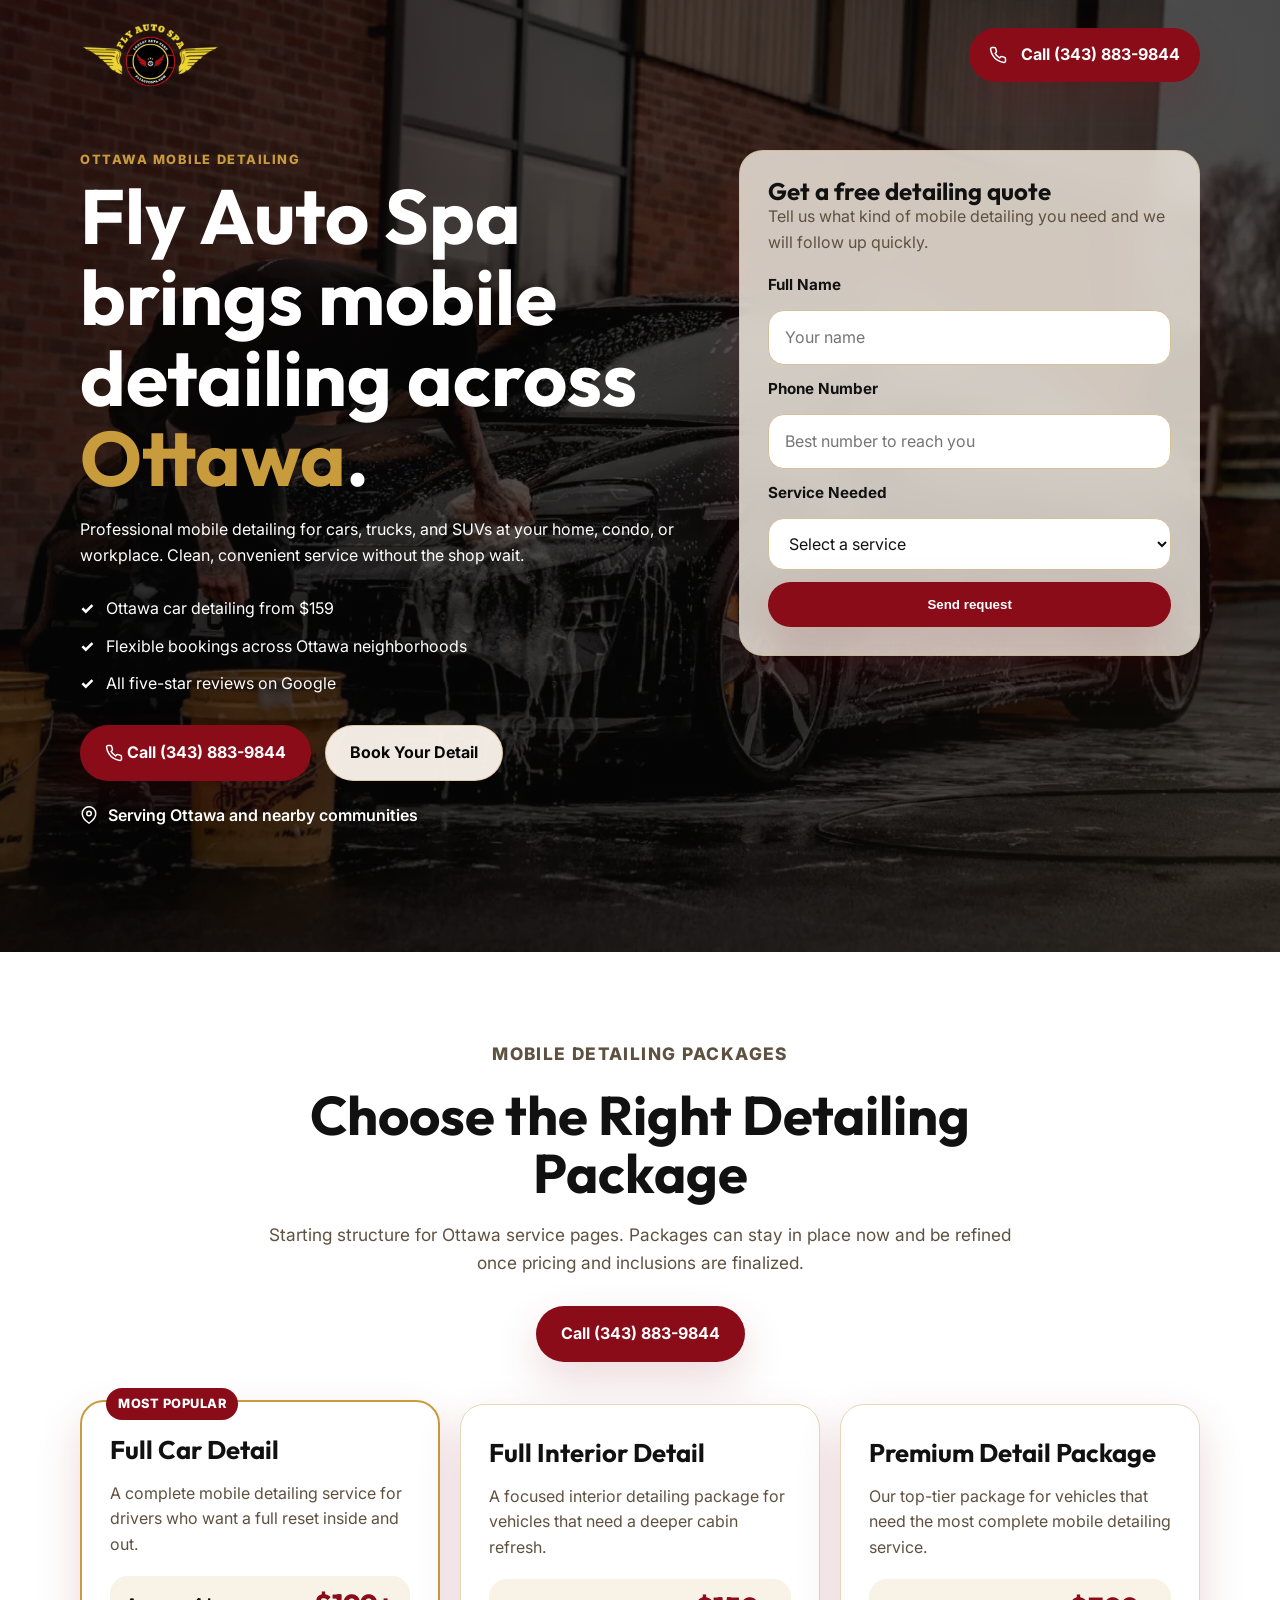
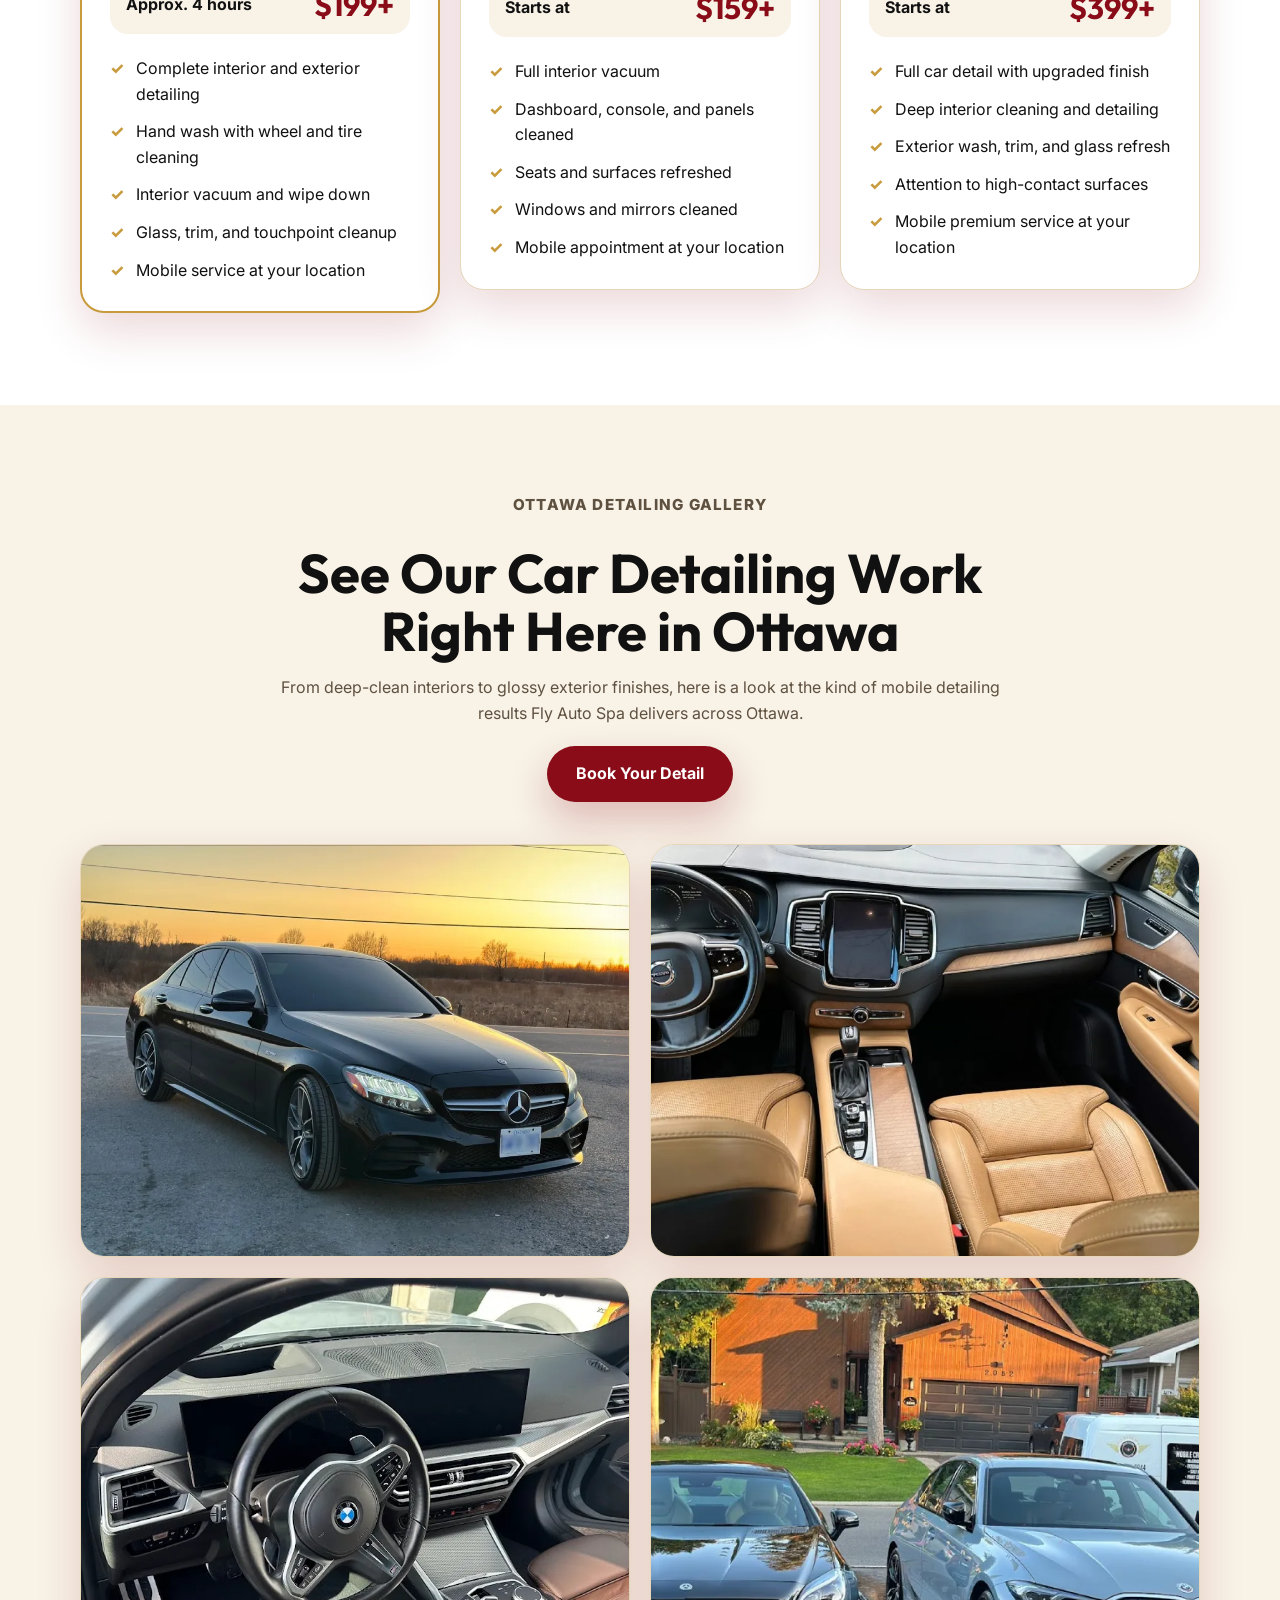
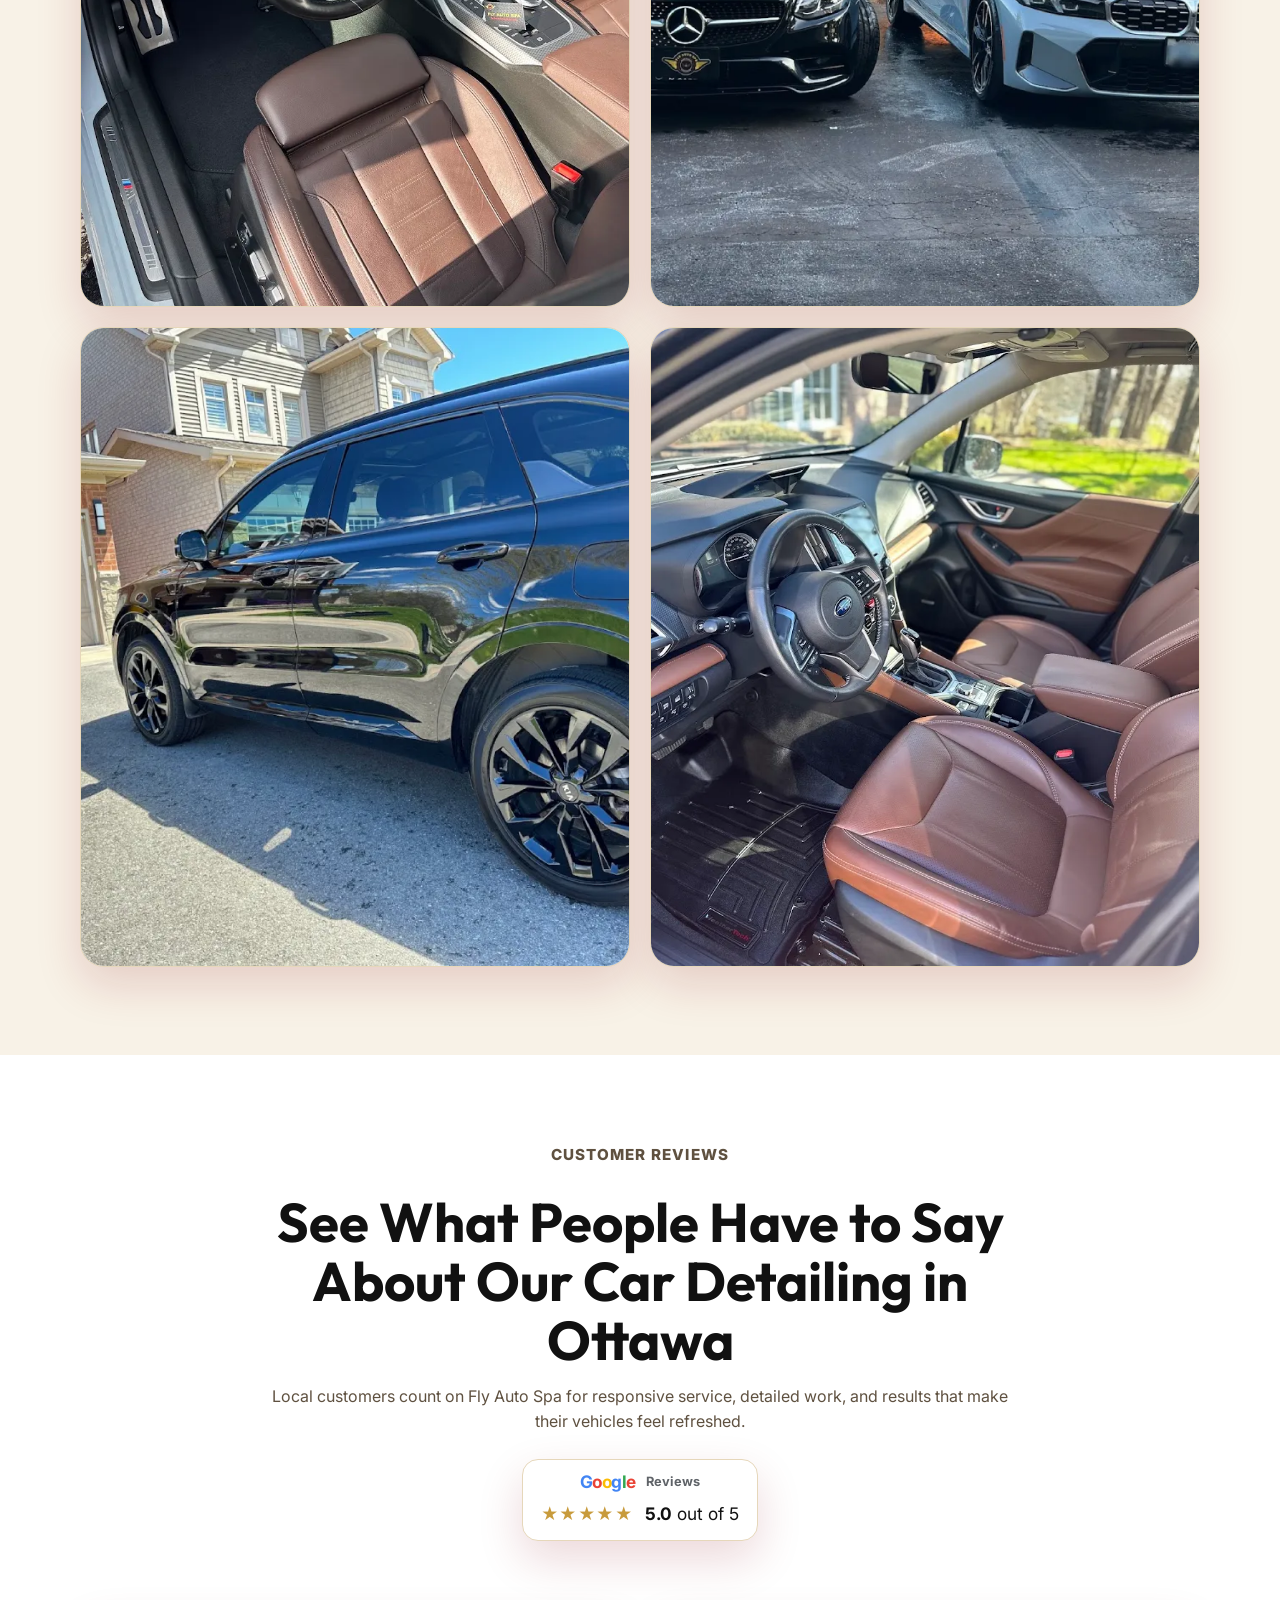
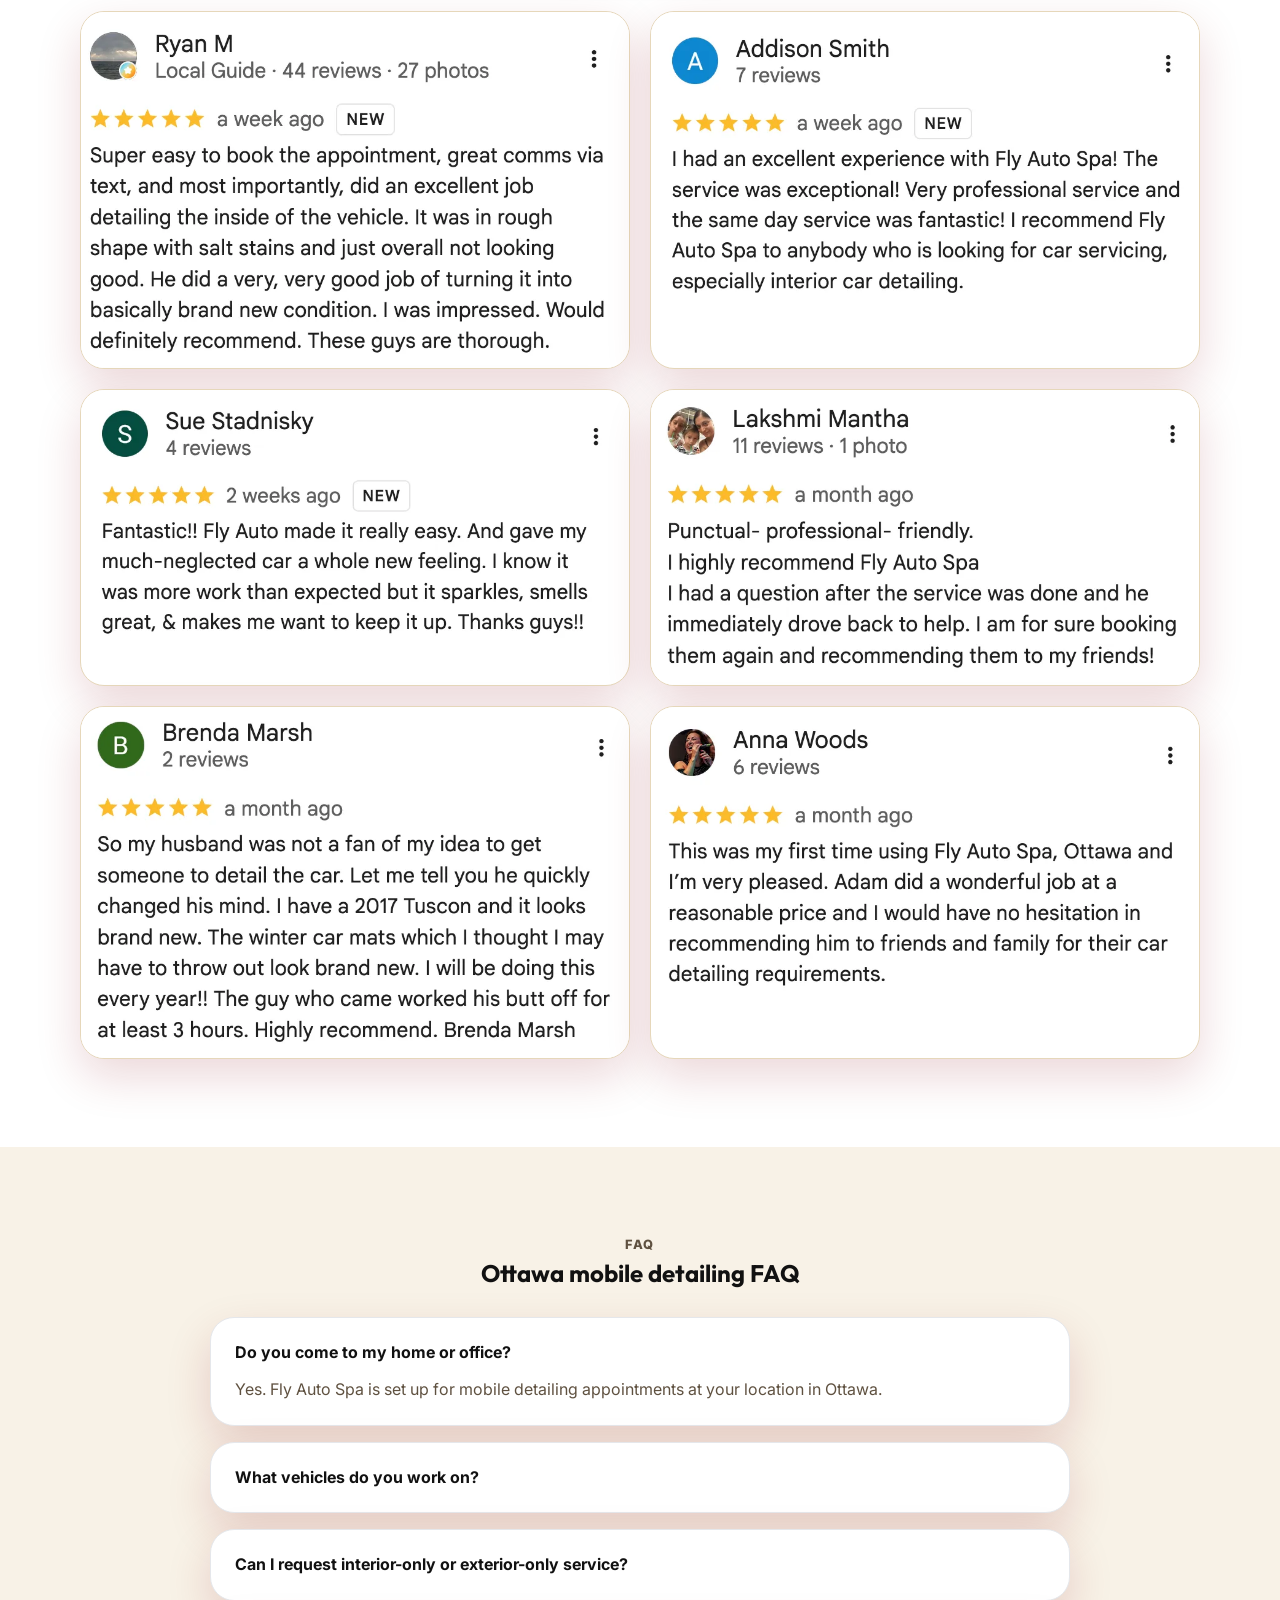
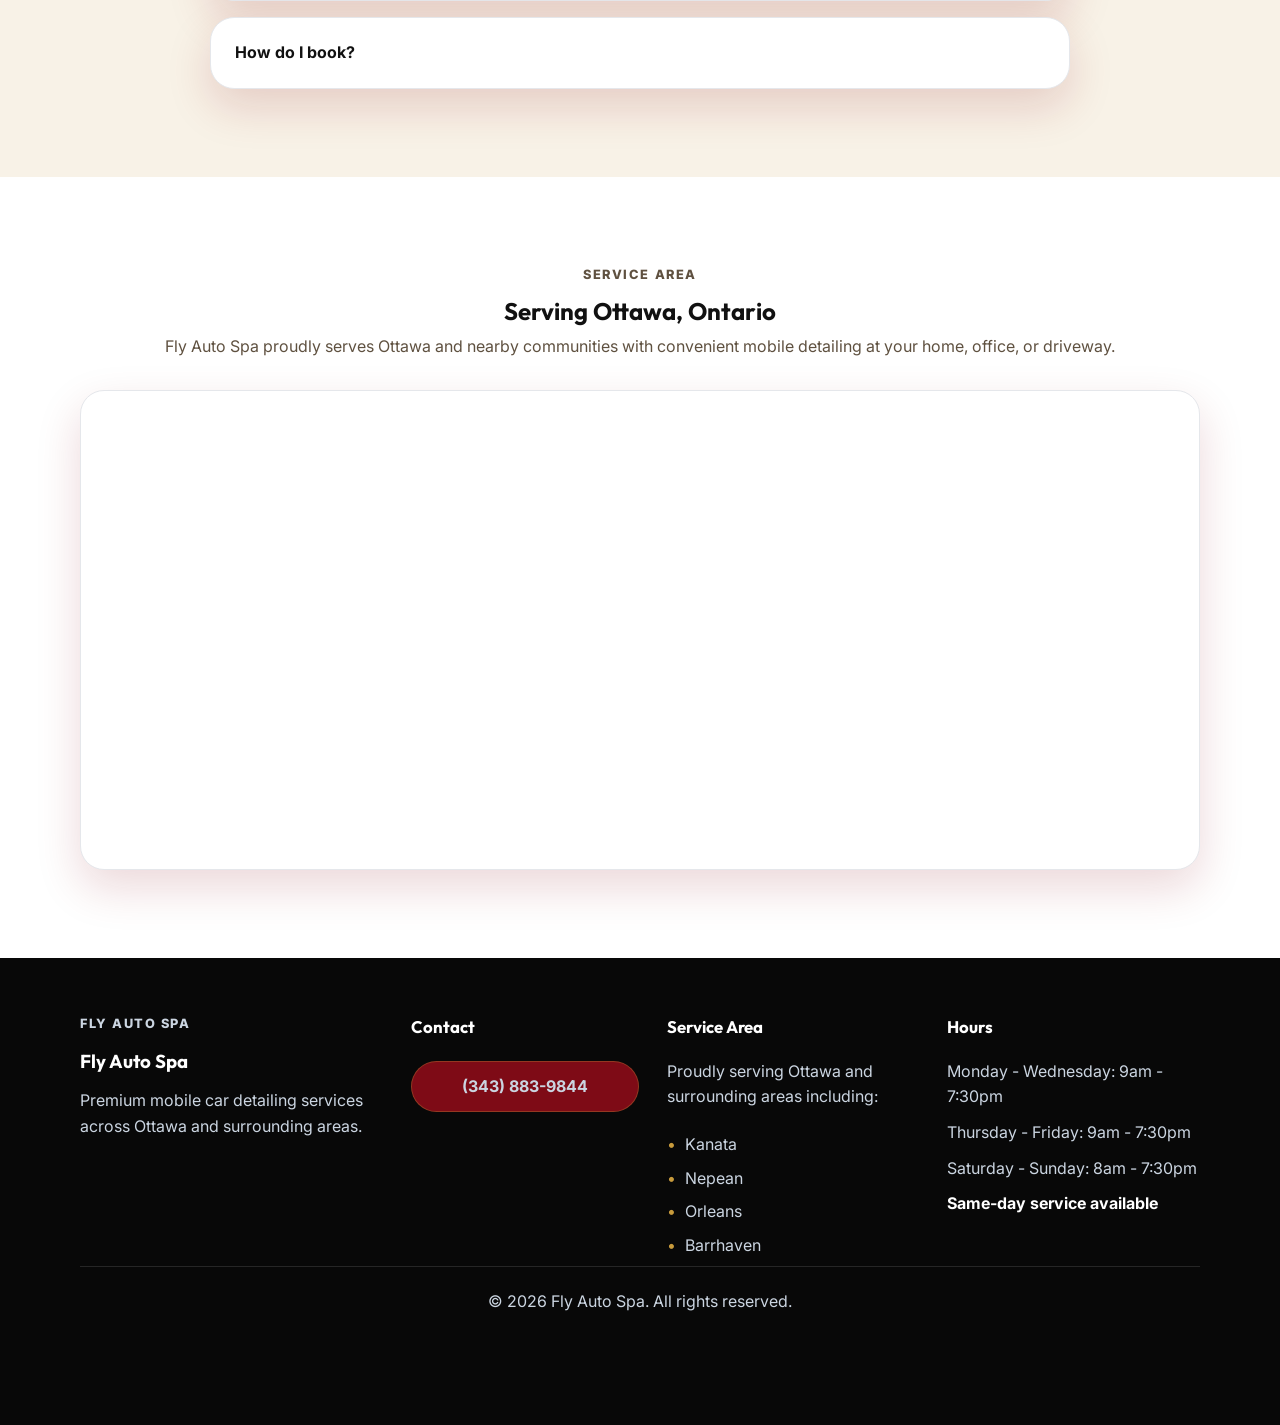
==== index.html @ 7cc1e5db "copy: update hero trust bullets" ====
<!DOCTYPE html>
<html lang="en">
<head>
    <!-- Google Tag Manager -->
    <script>(function(w,d,s,l,i){w[l]=w[l]||[];w[l].push({'gtm.start':
    new Date().getTime(),event:'gtm.js'});var f=d.getElementsByTagName(s)[0],
    j=d.createElement(s),dl=l!='dataLayer'?'&l='+l:'';j.async=true;j.src=
    'https://www.googletagmanager.com/gtm.js?id='+i+dl;f.parentNode.insertBefore(j,f);
    })(window,document,'script','dataLayer','GTM-N6GBV5KK');</script>
    <!-- End Google Tag Manager -->
    <script>
      gtag('config', 'AW-371984992/pCtkCOigv78cEOCUsLEB', {
        'phone_conversion_number': '(343) 883-9844'
      });
    </script>
    <meta charset="UTF-8">
    <meta name="viewport" content="width=device-width, initial-scale=1.0">
    <title>Mobile Detailing Ottawa | Fly Auto Spa</title>
    <meta name="description" content="Fly Auto Spa delivers mobile detailing in Ottawa. Book interior detailing, exterior cleaning, and convenient at-home service anywhere in the city.">
    <link rel="stylesheet" href="style.css">
    <link rel="preconnect" href="https://fonts.googleapis.com">
    <link rel="preconnect" href="https://fonts.gstatic.com" crossorigin>
    <link href="https://fonts.googleapis.com/css2?family=Inter:wght@400;500;600;700;800&family=Outfit:wght@600;700;800&display=swap" rel="stylesheet">
    <script type="application/ld+json">
    {
      "@context": "https://schema.org",
      "@type": "AutoDetailing",
      "name": "Fly Auto Spa",
      "areaServed": "Ottawa, Ontario",
      "telephone": "+1-343-883-9844",
      "priceRange": "$$",
      "address": {
        "@type": "PostalAddress",
        "addressLocality": "Ottawa",
        "addressRegion": "ON",
        "addressCountry": "CA"
      }
    }
    </script>
</head>
<body>
    <header class="site-header">
        <div class="container header-row">
            <a href="#" class="brand brand-lockup" aria-label="Fly Auto Spa home">
                <img src="flyautologo.png" alt="Fly Auto Spa logo" class="brand-logo">
            </a>
            <a href="tel:3438839844" class="phone-pill gtm-phone-link" data-gtm-event="phone_click" data-gtm-location="header" data-phone-number="3438839844" onclick="gtag('event','conversion',{'send_to':'AW-371984992/pCtkCOigv78cEOCUsLEB'});">
                <svg viewBox="0 0 24 24" aria-hidden="true" class="phone-pill-icon">
                    <path d="M22 16.92v3a2 2 0 0 1-2.18 2 19.79 19.79 0 0 1-8.63-3.07 19.5 19.5 0 0 1-6-6 19.79 19.79 0 0 1-3.07-8.67A2 2 0 0 1 4.11 2h3a2 2 0 0 1 2 1.72 12.84 12.84 0 0 0 .7 2.81 2 2 0 0 1-.45 2.11L8.09 9.91a16 16 0 0 0 6 6l1.27-1.27a2 2 0 0 1 2.11-.45 12.84 12.84 0 0 0 2.81.7A2 2 0 0 1 22 16.92z"></path>
                </svg>
                <span><span class="call-prefix">Call </span>(343) 883-9844</span>
            </a>
        </div>
    </header>

    <main>
        <section class="hero">
            <div class="container hero-grid">
                <div class="hero-copy">
                    <p class="eyebrow">Ottawa mobile detailing</p>
                    <h1>Fly Auto Spa brings mobile detailing across <span>Ottawa</span>.</h1>
                    <p class="hero-text">Professional mobile detailing for cars, trucks, and SUVs at your home, condo, or workplace. Clean, convenient service without the shop wait.</p>
                    <ul class="check-list">
                        <li>Ottawa car detailing from $159</li>
                        <li>Flexible bookings across Ottawa neighborhoods</li>
                        <li>All five-star reviews on Google</li>
                    </ul>
                    <div class="cta-row">
                        <a href="tel:3438839844" class="btn btn-primary gtm-phone-link" data-gtm-event="phone_click" data-gtm-location="hero" data-phone-number="3438839844" onclick="gtag('event','conversion',{'send_to':'AW-371984992/pCtkCOigv78cEOCUsLEB'});">
                            <svg viewBox="0 0 24 24" aria-hidden="true" class="phone-pill-icon">
                                <path d="M22 16.92v3a2 2 0 0 1-2.18 2 19.79 19.79 0 0 1-8.63-3.07 19.5 19.79 0 0 1-6-6 19.79 19.79 0 0 1-3.07-8.67A2 2 0 0 1 4.11 2h3a2 2 0 0 1 2 1.72 12.84 12.84 0 0 0 .7 2.81 2 2 0 0 1-.45 2.11L8.09 9.91a16 16 0 0 0 6 6l1.27-1.27a2 2 0 0 1 2.11-.45 12.84 12.84 0 0 0 2.81.7A2 2 0 0 1 22 16.92z"></path>
                            </svg>
                            <span>Call (343) 883-9844</span>
                        </a>
                        <a href="https://www.flyautospa.com/bookonline" class="btn btn-secondary">Book Your Detail</a>
                    </div>
                    <div class="hero-location">
                        <svg viewBox="0 0 24 24" aria-hidden="true" class="hero-location-icon">
                            <path d="M21 10c0 7-9 13-9 13S3 17 3 10a9 9 0 1 1 18 0z"></path>
                            <circle cx="12" cy="10" r="3"></circle>
                        </svg>
                        <span>Serving Ottawa and nearby communities</span>
                    </div>
                </div>
                <aside class="quote-card" id="hero-form-top">
                    <h2>Get a free detailing quote</h2>
                    <p>Tell us what kind of mobile detailing you need and we will follow up quickly.</p>
                    <form data-netlify="true" name="hero-detailing-quote" class="quote-form" onsubmit="return window.handleLeadFormSubmit(event, this);">
                        <input type="hidden" name="form-name" value="hero-detailing-quote">
                        <label for="hero-name">Full Name</label>
                        <input type="text" id="hero-name" name="name" placeholder="Your name" required>

                        <label for="hero-phone">Phone Number</label>
                        <input type="tel" id="hero-phone" name="phone" placeholder="Best number to reach you" required>

                        <label for="hero-needs">Service Needed</label>
                        <select id="hero-needs" name="needs" required>
                            <option value="" selected disabled>Select a service</option>
                            <option value="Premium detail">Premium detail</option>
                            <option value="Exterior detail">Exterior detail</option>
                            <option value="Interior detail">Interior detail</option>
                            <option value="Get a detailing quote">Get a detailing quote</option>
                        </select>

                        <button type="submit" class="btn btn-primary btn-full">Send request</button>
                    </form>
                </aside>
            </div>
        </section>

        <section class="section" id="pricing">
            <div class="container">
                <div class="section-heading center packages-heading">
                    <p class="section-kicker">Mobile Detailing Packages</p>
                    <h2>Choose the Right Detailing Package</h2>
                    <p>Starting structure for Ottawa service pages. Packages can stay in place now and be refined once pricing and inclusions are finalized.</p>
                    <a href="tel:3438839844" class="btn btn-primary section-quote-btn" onclick="gtag('event','conversion',{'send_to':'AW-371984992/pCtkCOigv78cEOCUsLEB'});">Call (343) 883-9844</a>
                </div>
                <div class="packages-grid">
                    <article class="package-card featured-package">
                        <div class="package-badge">Most Popular</div>
                        <h3>Full Car Detail</h3>
                        <p class="package-subtitle">A complete mobile detailing service for drivers who want a full reset inside and out.</p>
                        <div class="package-meta">
                            <span>Approx. 4 hours</span>
                            <span class="package-price">$199+</span>
                        </div>
                        <ul class="package-list">
                            <li>Complete interior and exterior detailing</li>
                            <li>Hand wash with wheel and tire cleaning</li>
                            <li>Interior vacuum and wipe down</li>
                            <li>Glass, trim, and touchpoint cleanup</li>
                            <li>Mobile service at your location</li>
                        </ul>
                        <a href="#hero-form-top" class="btn btn-primary package-mobile-cta">Get a Quote</a>
                    </article>

                    <article class="package-card">
                        <h3>Full Interior Detail</h3>
                        <p class="package-subtitle">A focused interior detailing package for vehicles that need a deeper cabin refresh.</p>
                        <div class="package-meta">
                            <span>Starts at</span>
                            <span class="package-price">$159+</span>
                        </div>
                        <ul class="package-list">
                            <li>Full interior vacuum</li>
                            <li>Dashboard, console, and panels cleaned</li>
                            <li>Seats and surfaces refreshed</li>
                            <li>Windows and mirrors cleaned</li>
                            <li>Mobile appointment at your location</li>
                        </ul>
                        <a href="#hero-form-top" class="btn btn-primary package-mobile-cta">Get a Quote</a>
                    </article>

                    <article class="package-card">
                        <h3>Premium Detail Package</h3>
                        <p class="package-subtitle">Our top-tier package for vehicles that need the most complete mobile detailing service.</p>
                        <div class="package-meta">
                            <span>Starts at</span>
                            <span class="package-price">$399+</span>
                        </div>
                        <ul class="package-list">
                            <li>Full car detail with upgraded finish</li>
                            <li>Deep interior cleaning and detailing</li>
                            <li>Exterior wash, trim, and glass refresh</li>
                            <li>Attention to high-contact surfaces</li>
                            <li>Mobile premium service at your location</li>
                        </ul>
                        <a href="#hero-form-top" class="btn btn-primary package-mobile-cta">Get a Quote</a>
                    </article>
                </div>
            </div>
        </section>

        <section class="section light-section">
            <div class="container">
                <div class="section-heading center showcase-heading">
                    <p class="section-kicker">Ottawa detailing gallery</p>
                    <h2>See Our Car Detailing Work Right Here in Ottawa</h2>
                    <p>From deep-clean interiors to glossy exterior finishes, here is a look at the kind of mobile detailing results Fly Auto Spa delivers across Ottawa.</p>
                    <a href="https://www.flyautospa.com/bookonline" class="btn btn-primary section-quote-btn showcase-book-btn">Book Your Detail</a>
                </div>
                <div class="gallery-grid">
                    <div class="gallery-card"><img src="ottawa2.webp" alt="Black Mercedes detailed by Fly Auto Spa in Ottawa" class="gallery-image"></div>
                    <div class="gallery-card"><img src="ottawa3.webp" alt="Fresh tan interior detail by Fly Auto Spa" class="gallery-image"></div>
                    <div class="gallery-card"><img src="ottawa.webp" alt="BMW interior detailed by Fly Auto Spa in Ottawa" class="gallery-image"></div>
                    <div class="gallery-card"><img src="ottawa4.webp" alt="Two detailed vehicles parked after mobile detailing service in Ottawa" class="gallery-image"></div>
                    <div class="gallery-card"><img src="ottawa5.webp" alt="Black SUV exterior finish after detailing service" class="gallery-image"></div>
                    <div class="gallery-card"><img src="ottawa6.webp" alt="Clean brown interior detailed by Fly Auto Spa" class="gallery-image"></div>
                </div>
            </div>
        </section>

        <section class="section">
            <div class="container">
                <div class="section-heading center showcase-heading">
                    <p class="section-kicker">Customer reviews</p>
                    <h2>See What People Have to Say About Our Car Detailing in Ottawa</h2>
                    <p>Local customers count on Fly Auto Spa for responsive service, detailed work, and results that make their vehicles feel refreshed.</p>
                    <div class="reviews-rating-widget" aria-label="Google reviews rating 5.0 out of 5">
                        <div class="reviews-rating-top">
                            <span class="google-wordmark" aria-hidden="true">
                                <span class="google-blue">G</span><span class="google-red">o</span><span class="google-yellow">o</span><span class="google-blue">g</span><span class="google-green">l</span><span class="google-red">e</span>
                            </span>
                            <span class="reviews-rating-label">Reviews</span>
                        </div>
                        <div class="reviews-rating-bottom">
                            <div class="reviews-rating-stars" aria-hidden="true">★★★★★</div>
                            <p><strong>5.0</strong> out of 5</p>
                        </div>
                    </div>
                </div>
                <div class="reviews-grid">
                    <div class="review-card"><img src="review-ottawa-1.webp" alt="Google review from Ryan M" class="review-image"></div>
                    <div class="review-card"><img src="review-ottawa-2.webp" alt="Google review from Addison Smith" class="review-image"></div>
                    <div class="review-card"><img src="review-ottawa-3.webp" alt="Google review from Sue Stadnisky" class="review-image"></div>
                    <div class="review-card"><img src="review-ottawa-4.webp" alt="Google review from Lakshmi Mantha" class="review-image"></div>
                    <div class="review-card"><img src="review-ottawa-5.webp" alt="Google review from Brenda Marsh" class="review-image"></div>
                    <div class="review-card"><img src="review-ottawa-6.webp" alt="Google review from Anna Woods" class="review-image"></div>
                </div>
            </div>
        </section>


        <section class="section light-section">
            <div class="container narrow">
                <div class="section-heading center">
                    <p class="eyebrow">FAQ</p>
                    <h2>Ottawa mobile detailing FAQ</h2>
                </div>
                <div class="faq-list">
                    <details open>
                        <summary>Do you come to my home or office?</summary>
                        <p>Yes. Fly Auto Spa is set up for mobile detailing appointments at your location in Ottawa.</p>
                    </details>
                    <details>
                        <summary>What vehicles do you work on?</summary>
                        <p>Cars, trucks, SUVs, and daily drivers that need interior, exterior, or full-service detailing.</p>
                    </details>
                    <details>
                        <summary>Can I request interior-only or exterior-only service?</summary>
                        <p>Yes. You can request a focused service or ask for a full premium detail.</p>
                    </details>
                    <details>
                        <summary>How do I book?</summary>
                        <p>Call <a href="tel:3438839844" class="gtm-phone-link" data-gtm-event="phone_click" data-gtm-location="faq" data-phone-number="3438839844" onclick="gtag('event','conversion',{'send_to':'AW-371984992/pCtkCOigv78cEOCUsLEB'});">(343) 883-9844</a> or use the quote form and we will follow up with next steps.</p>
                    </details>
                </div>
            </div>
        </section>

        <section class="section">
            <div class="container">
                <div class="section-heading center service-area-heading">
                    <p class="eyebrow">Service area</p>
                    <h2>Serving Ottawa, Ontario</h2>
                    <p>Fly Auto Spa proudly serves Ottawa and nearby communities with convenient mobile detailing at your home, office, or driveway.</p>
                </div>
                <div class="map-frame">
                    <iframe src="https://www.google.com/maps/embed?pb=!1m18!1m12!1m3!1d359536.97786098334!2d-76.12988882544258!3d45.25016592914936!2m3!1f0!2f0!3f0!3m2!1i1024!2i768!4f13.1!3m3!1m2!1s0x6593d24ed202c497%3A0xb67b5d5110fa5a6f!2sFly%20Auto%20Spa!5e0!3m2!1sen!2sua!4v1781467595063!5m2!1sen!2sua" width="600" height="450" style="border:0;" allowfullscreen="" loading="lazy" referrerpolicy="no-referrer-when-downgrade"></iframe>
                </div>
            </div>
        </section>
    </main>

    <footer class="site-footer">
        <div class="container footer-grid">
            <div class="footer-brand-block">
                <p class="eyebrow">Fly Auto Spa</p>
                <h3>Fly Auto Spa</h3>
                <p>Premium mobile car detailing services across Ottawa and surrounding areas.</p>
            </div>
            <div class="footer-contact">
                <h4>Contact</h4>
                <a href="tel:3438839844" class="footer-phone-link gtm-phone-link" data-gtm-event="phone_click" data-gtm-location="footer" data-phone-number="3438839844" onclick="gtag('event','conversion',{'send_to':'AW-371984992/pCtkCOigv78cEOCUsLEB'});">(343) 883-9844</a>
            </div>
            <div class="footer-service-area">
                <h4>Service Area</h4>
                <p>Proudly serving Ottawa and surrounding areas including:</p>
                <ul class="footer-list">
                    <li>Kanata</li>
                    <li>Nepean</li>
                    <li>Orleans</li>
                    <li>Barrhaven</li>
                </ul>
            </div>
            <div class="footer-hours">
                <h4>Hours</h4>
                <p>Monday - Wednesday: 9am - 7:30pm</p>
                <p>Thursday - Friday: 9am - 7:30pm</p>
                <p>Saturday - Sunday: 8am - 7:30pm</p>
                <p class="footer-same-day">Same-day service available</p>
            </div>
        </div>
        <div class="container footer-bottom">
            <p>&copy; 2026 Fly Auto Spa. All rights reserved.</p>
        </div>
    </footer>

    <div id="success-modal" class="modal">
        <div class="modal-content">
            <button class="close-modal" aria-label="Close">&times;</button>
            <div class="modal-body">
                <div class="success-icon">✓</div>
                <h3>Thanks</h3>
                <p>Thanks for filling out the form. We are going to get back to you in the next few minutes.</p>
                <button class="btn btn-primary close-modal-btn btn-full">Close</button>
            </div>
        </div>
    </div>

    <div class="mobile-cta">
        <a href="tel:3438839844" class="btn btn-primary btn-full mobile-call-btn gtm-phone-link" data-gtm-event="phone_click" data-gtm-location="mobile_sticky" data-phone-number="3438839844" onclick="gtag('event','conversion',{'send_to':'AW-371984992/pCtkCOigv78cEOCUsLEB'});">
            <svg viewBox="0 0 24 24" aria-hidden="true" class="phone-pill-icon">
                <path d="M22 16.92v3a2 2 0 0 1-2.18 2 19.79 19.79 0 0 1-8.63-3.07 19.5 19.79 0 0 1-6-6 19.79 19.79 0 0 1-3.07-8.67A2 2 0 0 1 4.11 2h3a2 2 0 0 1 2 1.72 12.84 12.84 0 0 0 .7 2.81 2 2 0 0 1-.45 2.11L8.09 9.91a16 16 0 0 0 6 6l1.27-1.27a2 2 0 0 1 2.11-.45 12.84 12.84 0 0 0 2.81.7A2 2 0 0 1 22 16.92z"></path>
            </svg>
            <span class="mobile-call-label">(343) 883-9844</span>
        </a>
    </div>

    <script>
        window.handleLeadFormSubmit = function (event, form) {
            if (event) {
                event.preventDefault();
            }

            const modal = document.getElementById("success-modal");
            const formData = new FormData(form);

            fetch("/", {
                method: "POST",
                body: new URLSearchParams(formData).toString(),
                headers: { "Content-Type": "application/x-www-form-urlencoded" }
            })
            .then(() => {
                document.body.setAttribute("data-form-status", "form_submit");
                window.dataLayer = window.dataLayer || [];
                window.dataLayer.push({
                    event: "form_submit",
                    form_name: form.getAttribute("name") || "",
                    form_id: form.getAttribute("id") || ""
                });
                if (modal) {
                    modal.style.display = "flex";
                    document.body.style.overflow = "hidden";
                }
                form.reset();
            })
            .catch((error) => {
                console.error("Error submitting form:", error);
                if (modal) {
                    modal.style.display = "flex";
                    document.body.style.overflow = "hidden";
                }
            });

            return false;
        };

        document.addEventListener("DOMContentLoaded", function () {
            const modal = document.getElementById("success-modal");
            const closeButtons = document.querySelectorAll(".close-modal, .close-modal-btn");
            const siteHeader = document.querySelector(".site-header");
            const mobileCta = document.querySelector(".mobile-cta");
            const heroFormTop = document.getElementById("hero-form-top");

            const syncHeaderState = () => {
                if (!siteHeader) return;
                if (window.scrollY > 36) {
                    siteHeader.classList.add("is-scrolled");
                } else {
                    siteHeader.classList.remove("is-scrolled");
                }
            };

            const syncMobileCta = () => {
                if (!mobileCta || !heroFormTop) return;
                if (window.innerWidth > 768) {
                    mobileCta.classList.remove("is-visible");
                    return;
                }

                const formBottom = heroFormTop.getBoundingClientRect().bottom + window.scrollY;
                if (window.scrollY > formBottom) {
                    mobileCta.classList.add("is-visible");
                } else {
                    mobileCta.classList.remove("is-visible");
                }
            };

            syncHeaderState();
            window.addEventListener("scroll", syncHeaderState, { passive: true });
            syncMobileCta();
            window.addEventListener("scroll", syncMobileCta, { passive: true });
            window.addEventListener("resize", syncMobileCta);

            document.querySelectorAll("a[href='#quote-form']").forEach((link) => {
                link.addEventListener("click", (event) => {
                    event.preventDefault();
                    document.getElementById("quote-form")?.scrollIntoView({ behavior: "smooth", block: "start" });
                });
            });

            closeButtons.forEach((button) => {
                button.addEventListener("click", () => {
                    modal.style.display = "none";
                    document.body.style.overflow = "";
                });
            });

            window.addEventListener("click", (event) => {
                if (event.target === modal) {
                    modal.style.display = "none";
                    document.body.style.overflow = "";
                }
            });
        });
    </script>
</body>
</html>
---- style.css ----
:root {
    --blue: #c89b3c;
    --blue-dark: #9d741a;
    --white: #ffffff;
    --light-gray: #f8f2e7;
    --mid-gray: #d5c09a;
    --text: #111111;
    --text-soft: #5f5140;
    --shadow: 0 18px 45px rgba(137, 12, 24, 0.16);
    --radius: 24px;
    --transition: 0.25s ease;
    --red: #890c18;
    --black: #080808;
    --gold: #c89b3c;
}

* {
    box-sizing: border-box;
    margin: 0;
    padding: 0;
}

html {
    scroll-behavior: smooth;
}

body {
    font-family: "Inter", sans-serif;
    color: var(--text);
    background: var(--white);
    line-height: 1.6;
}

a {
    color: inherit;
    text-decoration: none;
}

iframe {
    width: 100%;
    border: 0;
    border-radius: 20px;
    display: block;
}

.container {
    width: min(1120px, calc(100% - 40px));
    margin: 0 auto;
}

.site-header {
    position: fixed;
    top: 0;
    left: 0;
    width: 100%;
    z-index: 20;
    background: transparent;
    backdrop-filter: blur(0px);
    border-bottom: 1px solid transparent;
    transition: background var(--transition), border-color var(--transition), backdrop-filter var(--transition);
}

.site-header.is-scrolled {
    background: rgba(8, 8, 8, 0.9);
    backdrop-filter: blur(14px);
    border-bottom: 1px solid rgba(200, 155, 60, 0.24);
}

.header-row,
.footer-row {
    display: flex;
    align-items: center;
    justify-content: space-between;
    gap: 24px;
    padding: 18px 0;
}

.brand {
    display: inline-block;
    font-family: "Outfit", sans-serif;
    font-size: 1.75rem;
    font-weight: 800;
}

.brand-lockup {
    display: inline-flex;
    align-items: center;
    gap: 12px;
}

.brand-logo {
    height: 74px;
    width: auto;
    display: block;
    filter: drop-shadow(0 10px 20px rgba(0, 0, 0, 0.28));
}

.eyebrow {
    color: var(--blue);
    font-size: 0.8rem;
    font-weight: 800;
    letter-spacing: 0.12em;
    text-transform: uppercase;
    margin-bottom: 6px;
}

.phone-pill,
.btn {
    display: inline-flex;
    align-items: center;
    justify-content: center;
    border-radius: 999px;
    font-weight: 700;
    transition: transform var(--transition), background var(--transition), color var(--transition), border-color var(--transition);
}

.phone-pill {
    padding: 14px 20px;
    background: var(--red);
    color: var(--white);
    box-shadow: var(--shadow);
    gap: 10px;
}

.phone-pill-icon {
    width: 18px;
    height: 18px;
    margin-right: 4px;
    fill: none;
    stroke: currentColor;
    stroke-width: 2;
    stroke-linecap: round;
    stroke-linejoin: round;
    animation: phone-wiggle 3.2s ease-in-out infinite;
    transform-origin: 50% 50%;
}

.btn {
    padding: 14px 24px;
    border: 1px solid transparent;
    cursor: pointer;
}

.btn:hover,
.phone-pill:hover {
    transform: translateY(-1px);
}

.btn-primary {
    background: var(--red);
    color: var(--white);
    box-shadow: var(--shadow);
}

.btn-primary:hover,
.phone-pill:hover {
    background: #690913;
}

.btn-secondary {
    background: rgba(255, 248, 241, 0.94);
    color: var(--black);
    border-color: rgba(200, 155, 60, 0.4);
}

.btn-secondary:hover {
    background: var(--light-gray);
}

.btn-full {
    width: 100%;
}

.hero,
.section {
    padding: 88px 0;
}

.hero {
    min-height: 900px;
    display: flex;
    align-items: center;
    position: relative;
    padding-top: 150px;
    padding-bottom: 120px;
    background:
        linear-gradient(rgba(8, 8, 8, 0.64), rgba(8, 8, 8, 0.64)),
        radial-gradient(circle at top left, rgba(137, 12, 24, 0.34), transparent 35%),
        radial-gradient(circle at bottom right, rgba(200, 155, 60, 0.24), transparent 32%),
        url("cardetailingpic.webp") center center / cover no-repeat;
}

.hero::before {
    content: "";
    position: absolute;
    inset: 0;
    background: linear-gradient(90deg, rgba(0, 0, 0, 0.3) 0%, rgba(0, 0, 0, 0.14) 50%, rgba(0, 0, 0, 0.24) 100%);
    pointer-events: none;
}

.hero-grid,
.two-column,
.form-shell {
    display: grid;
    grid-template-columns: 1.15fr 0.85fr;
    gap: 36px;
    align-items: start;
}

.hero-grid {
    position: relative;
    z-index: 1;
}

.hero-copy h1,
.section-heading h2,
.two-column h2,
.form-shell h2,
.site-footer h3,
.quote-card h2 {
    font-family: "Outfit", sans-serif;
    line-height: 1.05;
}

.hero-copy h1 {
    font-size: clamp(2.8rem, 6vw, 4.8rem);
    margin-bottom: 18px;
    max-width: 12ch;
    color: var(--white);
}

.hero-copy h1 span {
    color: var(--gold);
}

.hero-text,
.section-copy,
.section-heading p,
.stack-text p,
.quote-card p,
.site-footer p,
.footer-contact p,
.faq-list p {
    color: var(--text-soft);
}

.hero .hero-text,
.hero .check-list li,
.hero .status-card,
.hero .check-list li::before {
    color: var(--white);
}

.hero .status-card {
    background: rgba(255, 255, 255, 0.14);
    border: 1px solid rgba(255, 255, 255, 0.2);
    backdrop-filter: blur(10px);
}

.hero .dot {
    box-shadow: 0 0 0 6px rgba(200, 155, 60, 0.24);
}

.check-list {
    list-style: none;
    display: grid;
    gap: 12px;
    margin: 28px 0;
}

.check-list li {
    display: flex;
    gap: 12px;
    align-items: flex-start;
}

.check-list li::before {
    content: "✓";
    color: var(--gold);
    font-weight: 800;
}

.check-list.dark li::before {
    color: var(--red);
}

.cta-row {
    display: flex;
    flex-wrap: wrap;
    gap: 14px;
    margin-bottom: 22px;
}

.hero-location {
    display: inline-flex;
    align-items: center;
    gap: 10px;
    color: var(--white);
    font-weight: 600;
}

.hero-location-icon {
    width: 18px;
    height: 18px;
    fill: none;
    stroke: currentColor;
    stroke-width: 2;
    stroke-linecap: round;
    stroke-linejoin: round;
    flex-shrink: 0;
}

.status-card,
.quote-card,
.feature-card,
.placeholder-card,
.form-shell,
.map-frame,
.faq-list details {
    background: var(--white);
    border: 1px solid #e5e7eb;
    border-radius: var(--radius);
    box-shadow: var(--shadow);
}

.status-card {
    display: inline-flex;
    align-items: center;
    gap: 12px;
    padding: 14px 18px;
}

.dot {
    width: 10px;
    height: 10px;
    border-radius: 999px;
    background: var(--gold);
    box-shadow: 0 0 0 6px rgba(200, 155, 60, 0.18);
}

.quote-card,
.form-shell {
    padding: 28px;
}

.hero .quote-card {
    background: rgba(255, 248, 238, 0.78);
    border: 1px solid rgba(200, 155, 60, 0.24);
    backdrop-filter: blur(16px);
    scroll-margin-top: 100px;
}

.quote-form {
    display: grid;
    gap: 12px;
    margin-top: 18px;
}

.quote-form.large {
    background: var(--light-gray);
    border-radius: var(--radius);
    padding: 24px;
}

label {
    font-weight: 700;
    font-size: 0.95rem;
}

input,
select,
textarea {
    width: 100%;
    padding: 14px 16px;
    border-radius: 16px;
    border: 1px solid var(--mid-gray);
    background: var(--white);
    color: var(--text);
    font: inherit;
}

textarea {
    resize: vertical;
}

.light-section {
    background: var(--light-gray);
}

.accent-section {
    background: linear-gradient(180deg, #f6e4c0 0%, #fdf7ec 100%);
}

.section-heading {
    margin-bottom: 30px;
}

.section-kicker {
    color: var(--blue);
    font-size: 0.95rem;
    font-weight: 800;
    letter-spacing: 0.08em;
    text-transform: uppercase;
    margin-bottom: 12px;
}

.section-heading.center {
    text-align: center;
}

.packages-heading {
    max-width: 760px;
    margin-left: auto;
    margin-right: auto;
    margin-bottom: 42px;
}

.packages-heading .section-kicker {
    margin-bottom: 18px;
}

.showcase-heading {
    max-width: 760px;
    margin-left: auto;
    margin-right: auto;
    margin-bottom: 42px;
    display: grid;
    gap: 14px;
}

.showcase-heading h2 {
    font-size: clamp(2.2rem, 4.5vw, 3.4rem);
    line-height: 1.08;
    margin-bottom: 0;
}

.showcase-heading p:last-child {
    font-size: 1.08rem;
    margin-bottom: 0;
}

.reviews-rating-widget {
    width: fit-content;
    margin: 10px auto 28px;
    padding: 12px 18px;
    border-radius: 16px;
    background: var(--white);
    border: 1px solid #e6d7ba;
    box-shadow: var(--shadow);
    display: grid;
    gap: 8px;
    justify-items: center;
}

.reviews-rating-top,
.reviews-rating-bottom {
    display: flex;
    align-items: center;
    justify-content: center;
    gap: 10px;
    flex-wrap: wrap;
}

.reviews-rating-bottom {
    gap: 12px;
}

.google-wordmark {
    font-size: 1.08rem;
    font-weight: 700;
    letter-spacing: -0.03em;
    line-height: 1;
}

.google-blue {
    color: #4285f4;
}

.google-red {
    color: #ea4335;
}

.google-yellow {
    color: #fbbc05;
}

.google-green {
    color: #34a853;
}

.reviews-rating-label {
    font-size: 0.8rem;
    font-weight: 700;
    color: #5f6368;
    letter-spacing: 0.02em;
}

.reviews-rating-stars {
    color: var(--gold);
    font-size: 1.05rem;
    letter-spacing: 0.08em;
    line-height: 1;
}

.reviews-rating-widget p {
    margin-bottom: 0 !important;
    font-size: 0.95rem;
    color: var(--text);
}

.packages-heading h2 {
    font-size: clamp(2.2rem, 4.5vw, 3.4rem);
    line-height: 1.08;
    margin-bottom: 18px;
}

.packages-heading p {
    font-size: 1.08rem;
    margin-bottom: 24px;
}

.section-quote-btn {
    margin-top: 6px;
}

.showcase-book-btn {
    justify-self: center;
    width: auto;
    min-width: 0;
    padding: 14px 28px;
    box-shadow: 0 18px 38px rgba(137, 12, 24, 0.24);
}

.showcase-book-btn:hover {
    transform: translateY(-2px);
}

.placeholder-grid,
.gallery-grid,
.reviews-grid,
.feature-grid,
.packages-grid {
    display: grid;
    grid-template-columns: repeat(3, minmax(0, 1fr));
    gap: 20px;
}

.gallery-grid {
    grid-template-columns: repeat(2, minmax(0, 1fr));
}

.reviews-grid {
    grid-template-columns: repeat(2, minmax(0, 1fr));
}

.packages-grid {
    align-items: start;
}

.package-card {
    position: relative;
    background: var(--white);
    border: 1px solid #e6d7ba;
    border-radius: var(--radius);
    box-shadow: var(--shadow);
    padding: 28px;
    height: fit-content;
}

.featured-package {
    border: 2px solid var(--blue);
    transform: translateY(-4px);
}

.package-badge {
    position: absolute;
    top: -14px;
    left: 24px;
    background: var(--red);
    color: var(--white);
    border-radius: 999px;
    padding: 6px 12px;
    font-size: 0.8rem;
    font-weight: 800;
    letter-spacing: 0.04em;
    text-transform: uppercase;
}

.package-card h3 {
    font-family: "Outfit", sans-serif;
    font-size: 1.6rem;
    margin-bottom: 10px;
}

.package-subtitle {
    color: var(--text-soft);
    margin-bottom: 18px;
}

.package-meta {
    display: flex;
    align-items: center;
    justify-content: space-between;
    gap: 16px;
    margin-bottom: 22px;
    padding: 14px 16px;
    border-radius: 18px;
    background: var(--light-gray);
    font-weight: 700;
}

.package-price {
    color: var(--red);
    font-size: 1.9rem;
    font-family: "Outfit", sans-serif;
    line-height: 1;
}

.package-list {
    list-style: none;
    display: grid;
    gap: 12px;
}

.package-list li {
    display: flex;
    align-items: flex-start;
    gap: 12px;
    color: var(--text);
}

.package-list li::before {
    content: "✓";
    color: var(--gold);
    font-weight: 800;
    flex-shrink: 0;
}

.package-mobile-cta {
    display: none;
    margin-top: 22px;
}

.gallery-card {
    overflow: hidden;
    border-radius: var(--radius);
    box-shadow: var(--shadow);
    background: var(--white);
    border: 1px solid #e6d7ba;
}

.gallery-image {
    width: 100%;
    height: 100%;
    min-height: 320px;
    display: block;
    object-fit: cover;
}

.review-card {
    overflow: hidden;
    border-radius: var(--radius);
    box-shadow: var(--shadow);
    background: var(--white);
    border: 1px solid #e6d7ba;
}

.review-image {
    width: 100%;
    display: block;
    height: auto;
}

.placeholder-card {
    min-height: 180px;
    display: grid;
    place-items: center;
    padding: 24px;
    text-align: center;
    color: var(--text-soft);
    background:
        linear-gradient(135deg, rgba(200, 155, 60, 0.12), rgba(137, 12, 24, 0.05)),
        repeating-linear-gradient(45deg, #fffdfa, #fffdfa 12px, #f7efe1 12px, #f7efe1 24px);
}

.placeholder-card h3 {
    font-family: "Outfit", sans-serif;
    margin-bottom: 10px;
}

.map-placeholder {
    min-height: 260px;
}

.feature-card {
    padding: 28px;
}

.feature-card h3 {
    font-family: "Outfit", sans-serif;
    font-size: 1.45rem;
    margin-bottom: 10px;
}

.two-column {
    align-items: center;
}

.stack-text {
    display: grid;
    gap: 16px;
}

.narrow {
    max-width: 860px;
}

.faq-list {
    display: grid;
    gap: 16px;
}

.faq-list details {
    padding: 22px 24px;
}

.faq-list summary {
    cursor: pointer;
    font-weight: 700;
    list-style: none;
}

.faq-list summary::-webkit-details-marker {
    display: none;
}

.faq-list p {
    padding-top: 12px;
}

.service-area-heading .eyebrow {
    margin-bottom: 14px;
}

.service-area-heading h2 {
    margin-bottom: 10px;
}

.map-frame {
    padding: 14px;
}

.site-footer {
    background: var(--black);
    color: var(--white);
    padding: 56px 0 110px;
}

.site-footer .eyebrow,
.site-footer p,
.site-footer li,
.site-footer a,
.site-footer h4 {
    color: #cbd5e1;
}

.footer-grid {
    display: grid;
    grid-template-columns: 1.2fr 0.9fr 1fr 1fr;
    gap: 28px;
    align-items: start;
}

.footer-brand-block,
.footer-contact {
    display: grid;
    gap: 12px;
}

.footer-brand-block h3 {
    margin-bottom: 4px;
}

.footer-contact h4,
.footer-service-area h4,
.footer-hours h4 {
    color: var(--white);
    font-family: "Outfit", sans-serif;
    font-size: 1.05rem;
    margin-bottom: 8px;
}

.footer-email-link {
    color: var(--white);
    text-decoration: underline;
    text-decoration-color: rgba(255, 255, 255, 0.24);
    text-underline-offset: 4px;
}

.footer-list {
    list-style: none;
    display: grid;
    gap: 8px;
    margin-top: 12px;
}

.footer-list li {
    position: relative;
    padding-left: 18px;
}

.footer-list li::before {
    content: "•";
    position: absolute;
    left: 0;
    color: var(--gold);
}

.footer-hours,
.footer-service-area {
    display: grid;
    gap: 10px;
}

.footer-same-day {
    color: var(--white) !important;
    font-weight: 700;
}

.footer-phone-link {
    display: inline-flex;
    align-items: center;
    justify-content: center;
    padding: 12px 18px;
    border-radius: 999px;
    background: rgba(137, 12, 24, 0.92);
    color: var(--white);
    font-weight: 700;
    border: 1px solid rgba(200, 155, 60, 0.3);
}

.footer-bottom {
    border-top: 1px solid rgba(255, 255, 255, 0.12);
    padding-top: 22px;
    margin-top: 8px;
    text-align: center;
    color: #cbd5e1;
}

.modal {
    display: none;
    position: fixed;
    inset: 0;
    background: rgba(15, 23, 42, 0.6);
    z-index: 40;
    align-items: center;
    justify-content: center;
    padding: 20px;
}

.modal-content {
    position: relative;
    width: min(480px, 100%);
    background: var(--white);
    border-radius: var(--radius);
    padding: 24px;
    box-shadow: var(--shadow);
}

.close-modal {
    position: absolute;
    top: 12px;
    right: 16px;
    border: 0;
    background: transparent;
    font-size: 2rem;
    cursor: pointer;
    color: var(--text-soft);
}

.modal-body {
    text-align: center;
    display: grid;
    gap: 16px;
    padding-top: 10px;
}

.success-icon {
    width: 72px;
    height: 72px;
    margin: 0 auto;
    border-radius: 999px;
    display: grid;
    place-items: center;
    background: #f3dfb3;
    color: var(--red);
    font-size: 2rem;
    font-weight: 800;
}

.mobile-cta {
    display: none;
    opacity: 0;
    pointer-events: none;
    transition: opacity var(--transition), transform var(--transition);
}

.mobile-cta.is-visible {
    opacity: 1;
    pointer-events: auto;
}

.mobile-call-btn {
    gap: 0;
    animation: mobile-call-float 4s ease-in-out infinite;
}

.mobile-call-btn .phone-pill-icon {
    margin-right: 12px;
    flex-shrink: 0;
}

.mobile-call-label {
    display: inline-block;
}

@keyframes phone-wiggle {
    0%, 82%, 100% {
        transform: rotate(0deg);
    }
    86% {
        transform: rotate(14deg);
    }
    90% {
        transform: rotate(-12deg);
    }
    94% {
        transform: rotate(10deg);
    }
    98% {
        transform: rotate(-8deg);
    }
}

@keyframes mobile-call-float {
    0%, 100% {
        transform: translateY(0);
    }
    50% {
        transform: translateY(-2px);
    }
}

@media (max-width: 900px) {
    .hero-grid,
    .two-column,
    .form-shell,
    .packages-grid,
    .gallery-grid,
    .reviews-grid,
    .placeholder-grid,
    .feature-grid {
        grid-template-columns: 1fr;
    }

    .footer-grid {
        grid-template-columns: 1fr 1fr;
    }
}

@media (max-width: 768px) {
    .hero,
    .section {
        padding: 72px 0;
    }

    .hero {
        min-height: auto;
        padding-top: 122px;
        padding-bottom: 88px;
    }

    .container {
        width: min(100% - 28px, 1120px);
    }

    .brand {
        font-size: 1.5rem;
    }

    .brand-logo {
        height: 56px;
    }

    .hero-copy h1 {
        font-size: 2.6rem;
    }

    .header-row {
        gap: 12px;
        align-items: center;
        flex-wrap: nowrap;
    }

    .phone-pill {
        padding: 9px 10px;
        font-size: 0.76rem;
        white-space: nowrap;
        flex-shrink: 1;
        min-width: 0;
        gap: 6px;
    }

    .call-prefix {
        display: none;
    }

    .phone-pill span {
        overflow: hidden;
        text-overflow: ellipsis;
    }

    .cta-row {
        justify-content: center;
    }

    .hero-location {
        justify-content: center;
        text-align: center;
        width: 100%;
    }

    .package-mobile-cta {
        display: inline-flex;
        width: 100%;
        margin-top: 20px;
    }

    .mobile-cta {
        display: block;
        position: fixed;
        left: 50%;
        bottom: 14px;
        transform: translateX(-50%);
        padding: 0;
        background: transparent;
        border-top: 0;
        text-align: center;
        z-index: 30;
    }

    .mobile-cta .btn {
        width: auto;
        min-width: 0;
        box-shadow: 0 16px 35px rgba(37, 99, 235, 0.34);
        white-space: nowrap;
    }

    .footer-grid {
        grid-template-columns: 1fr;
    }

    .site-footer {
        padding-bottom: 140px;
    }
}
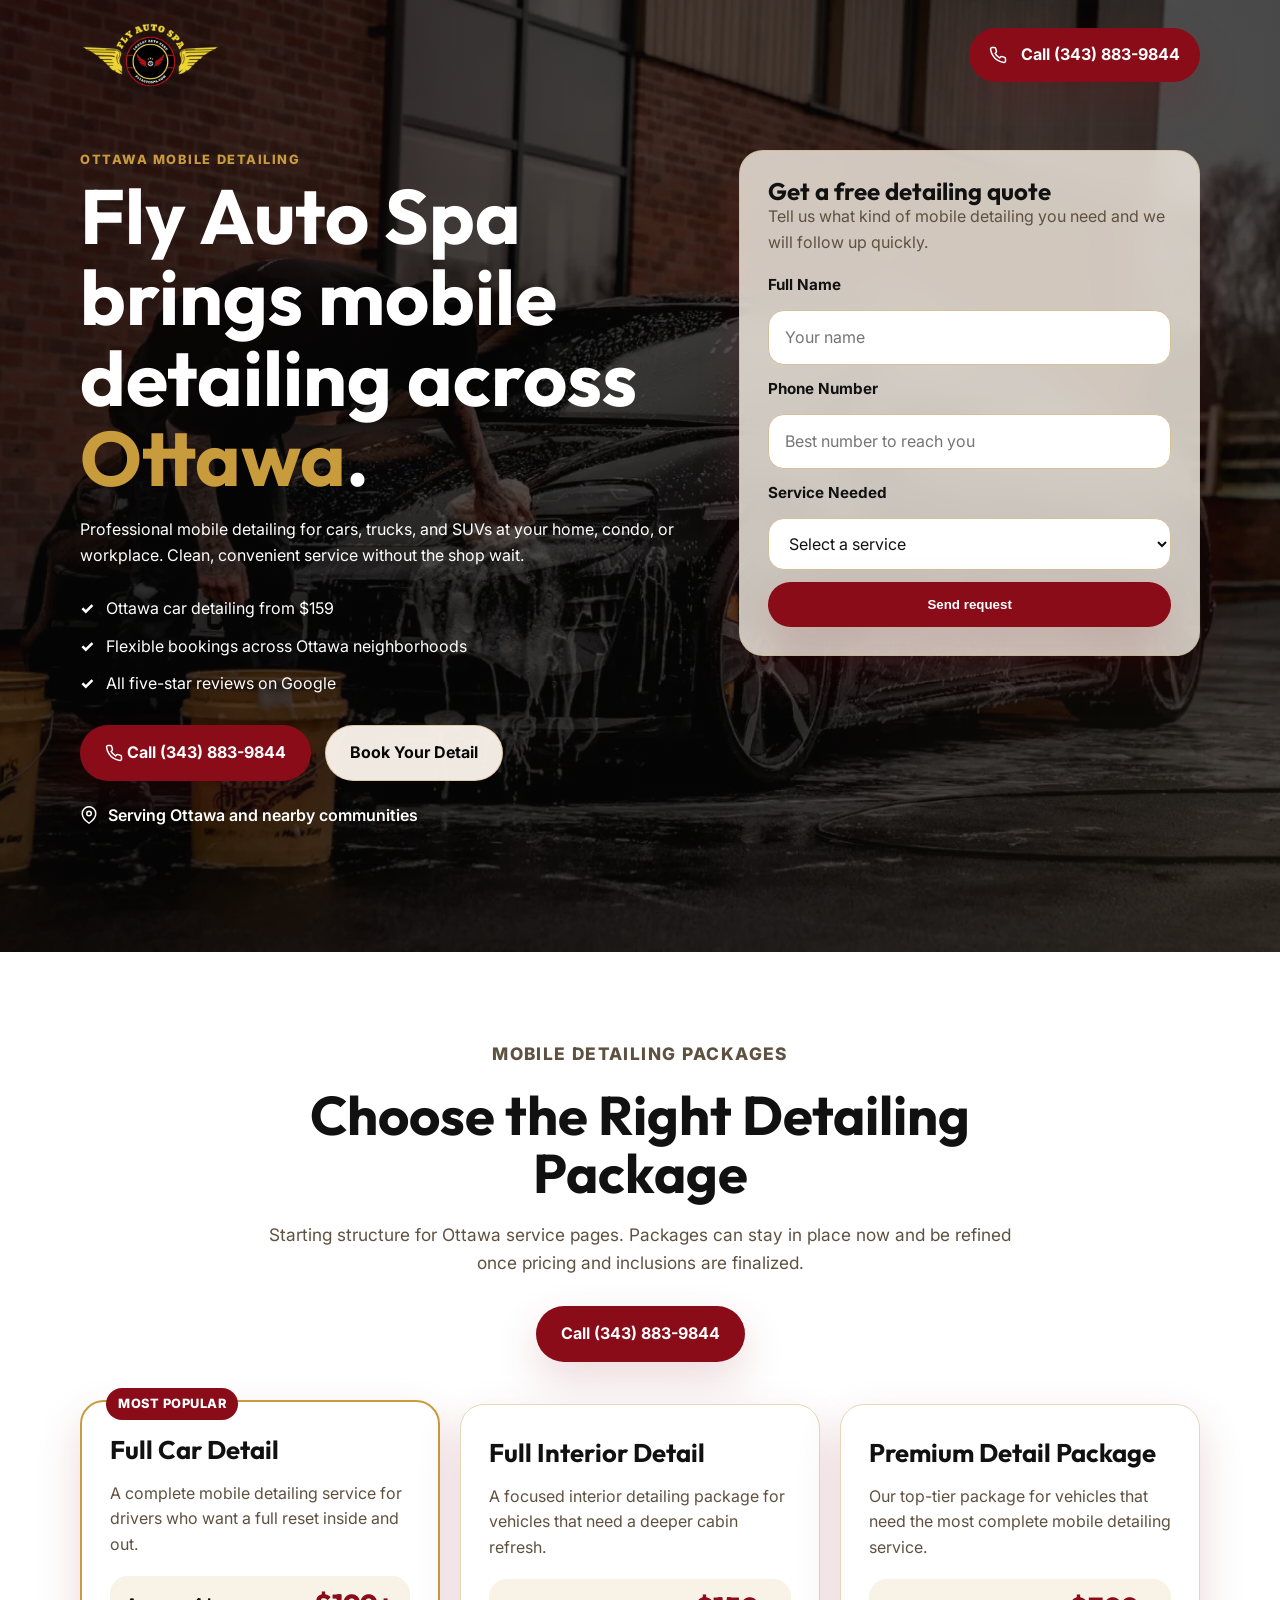
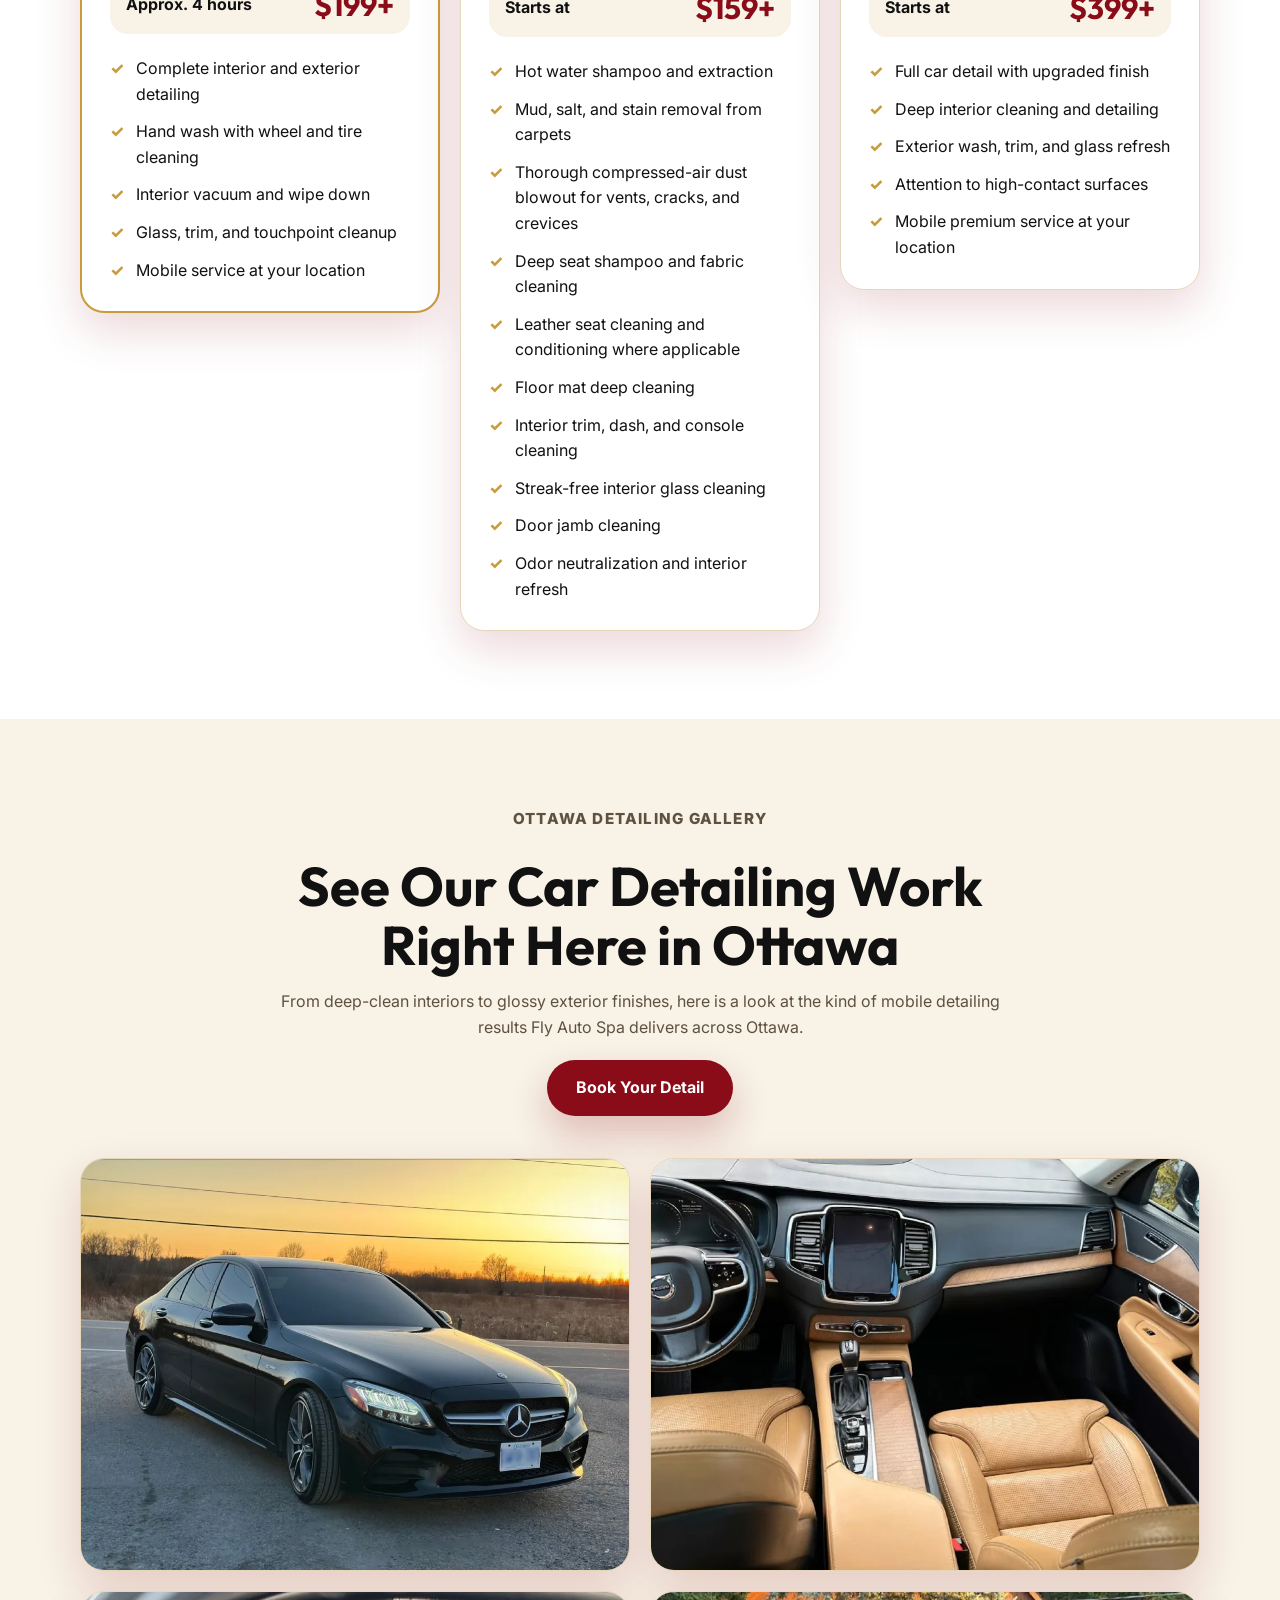
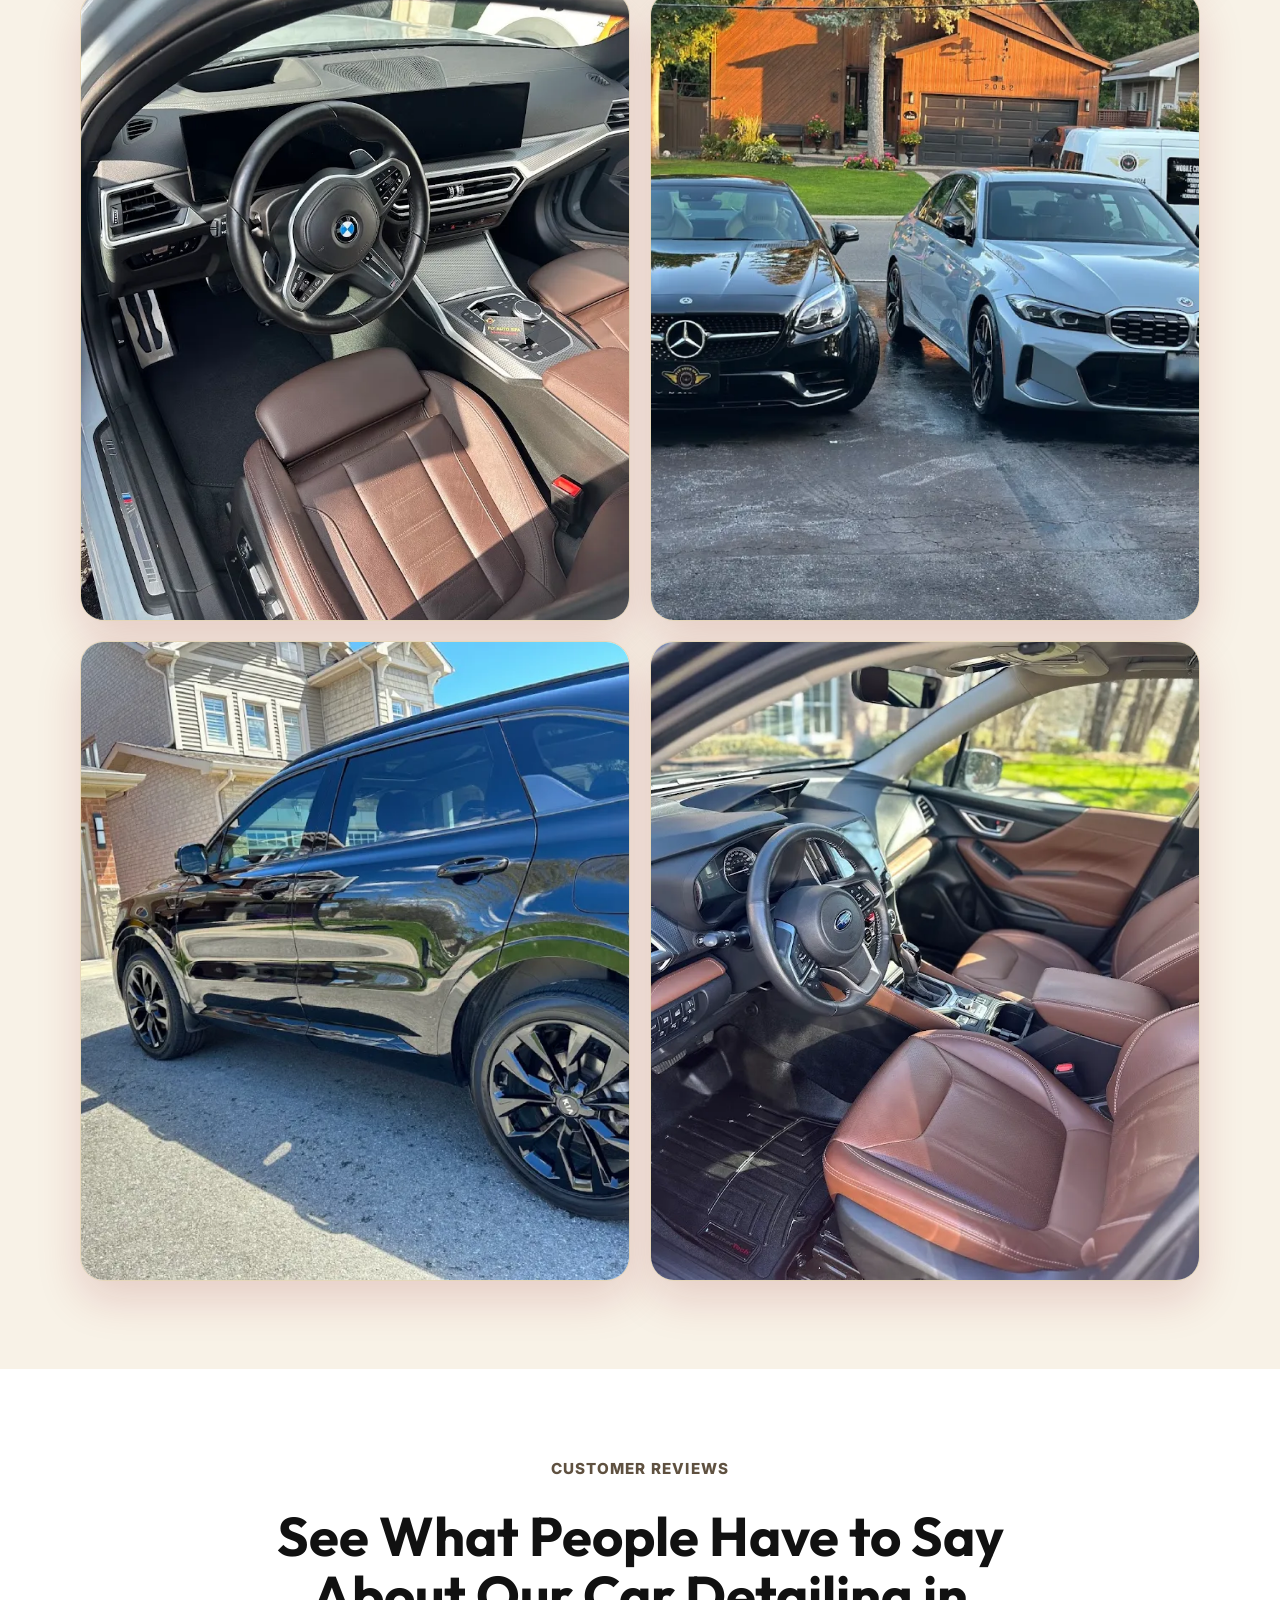
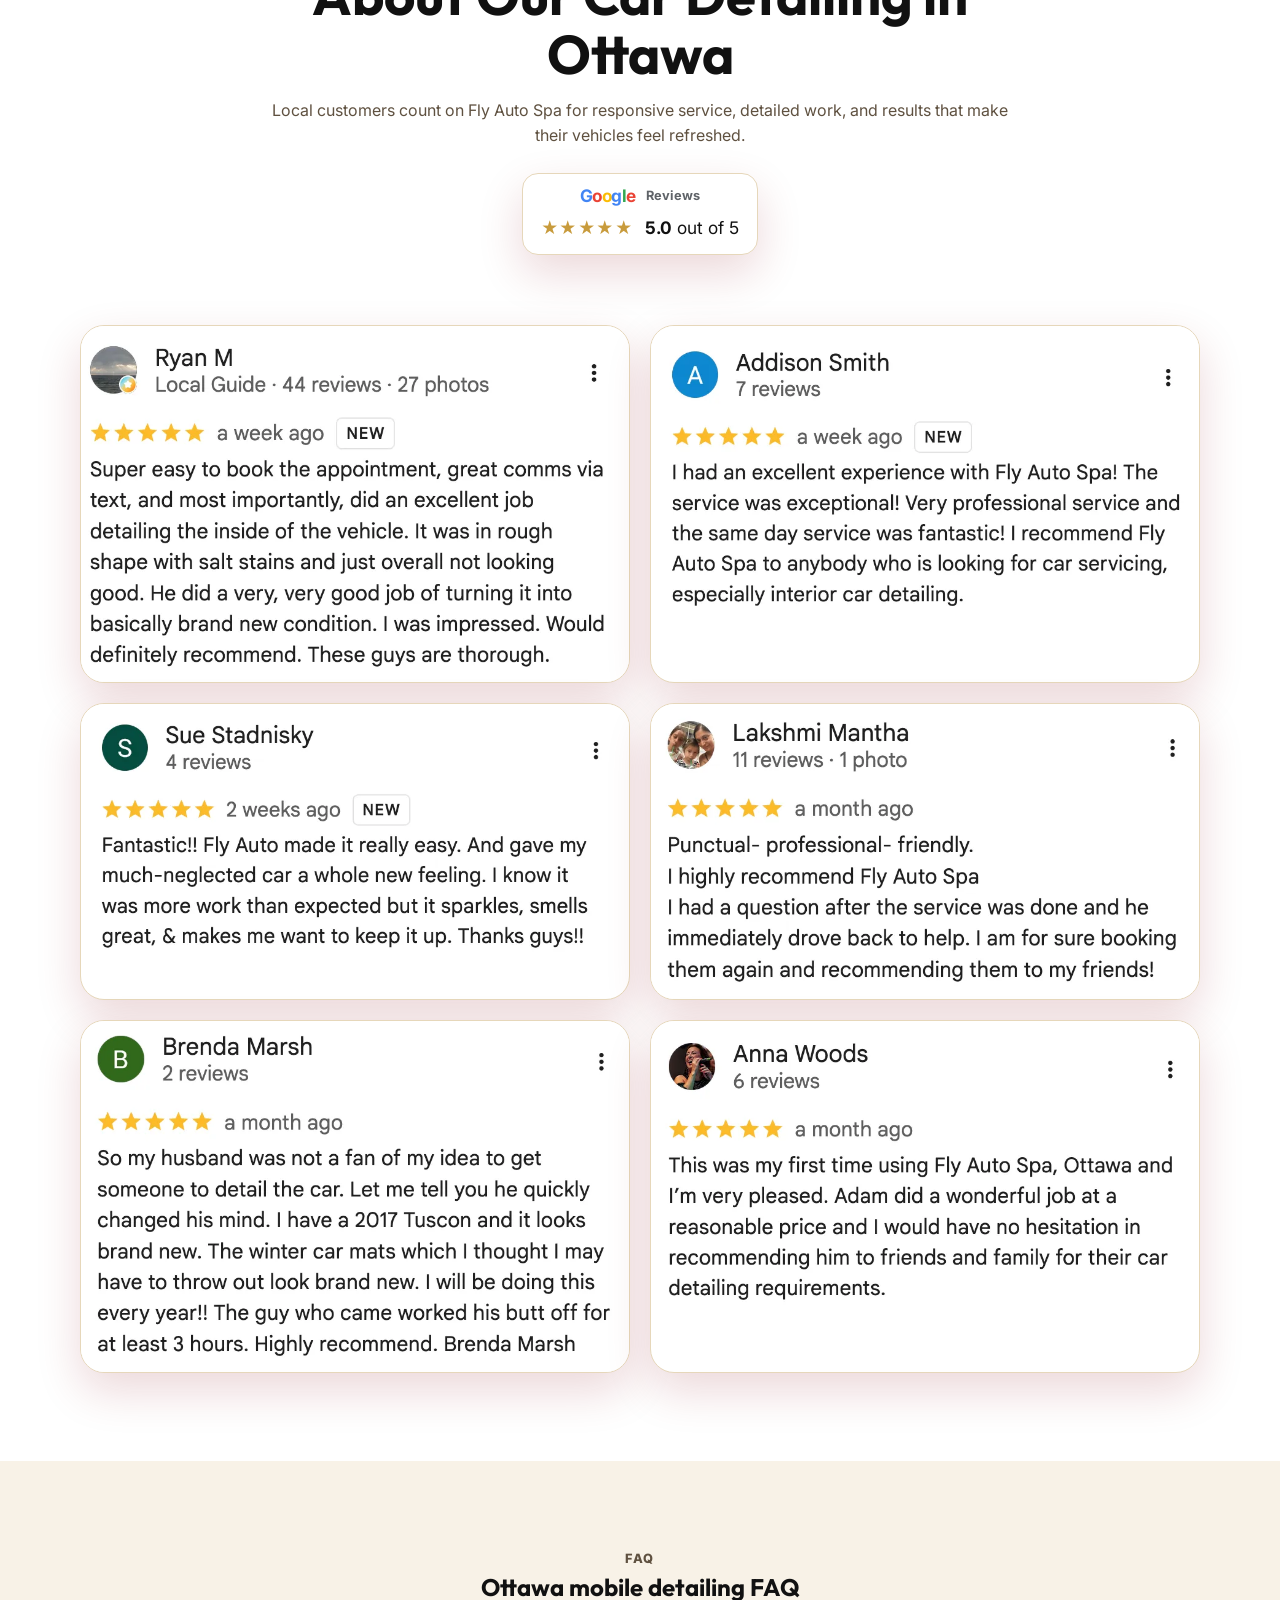
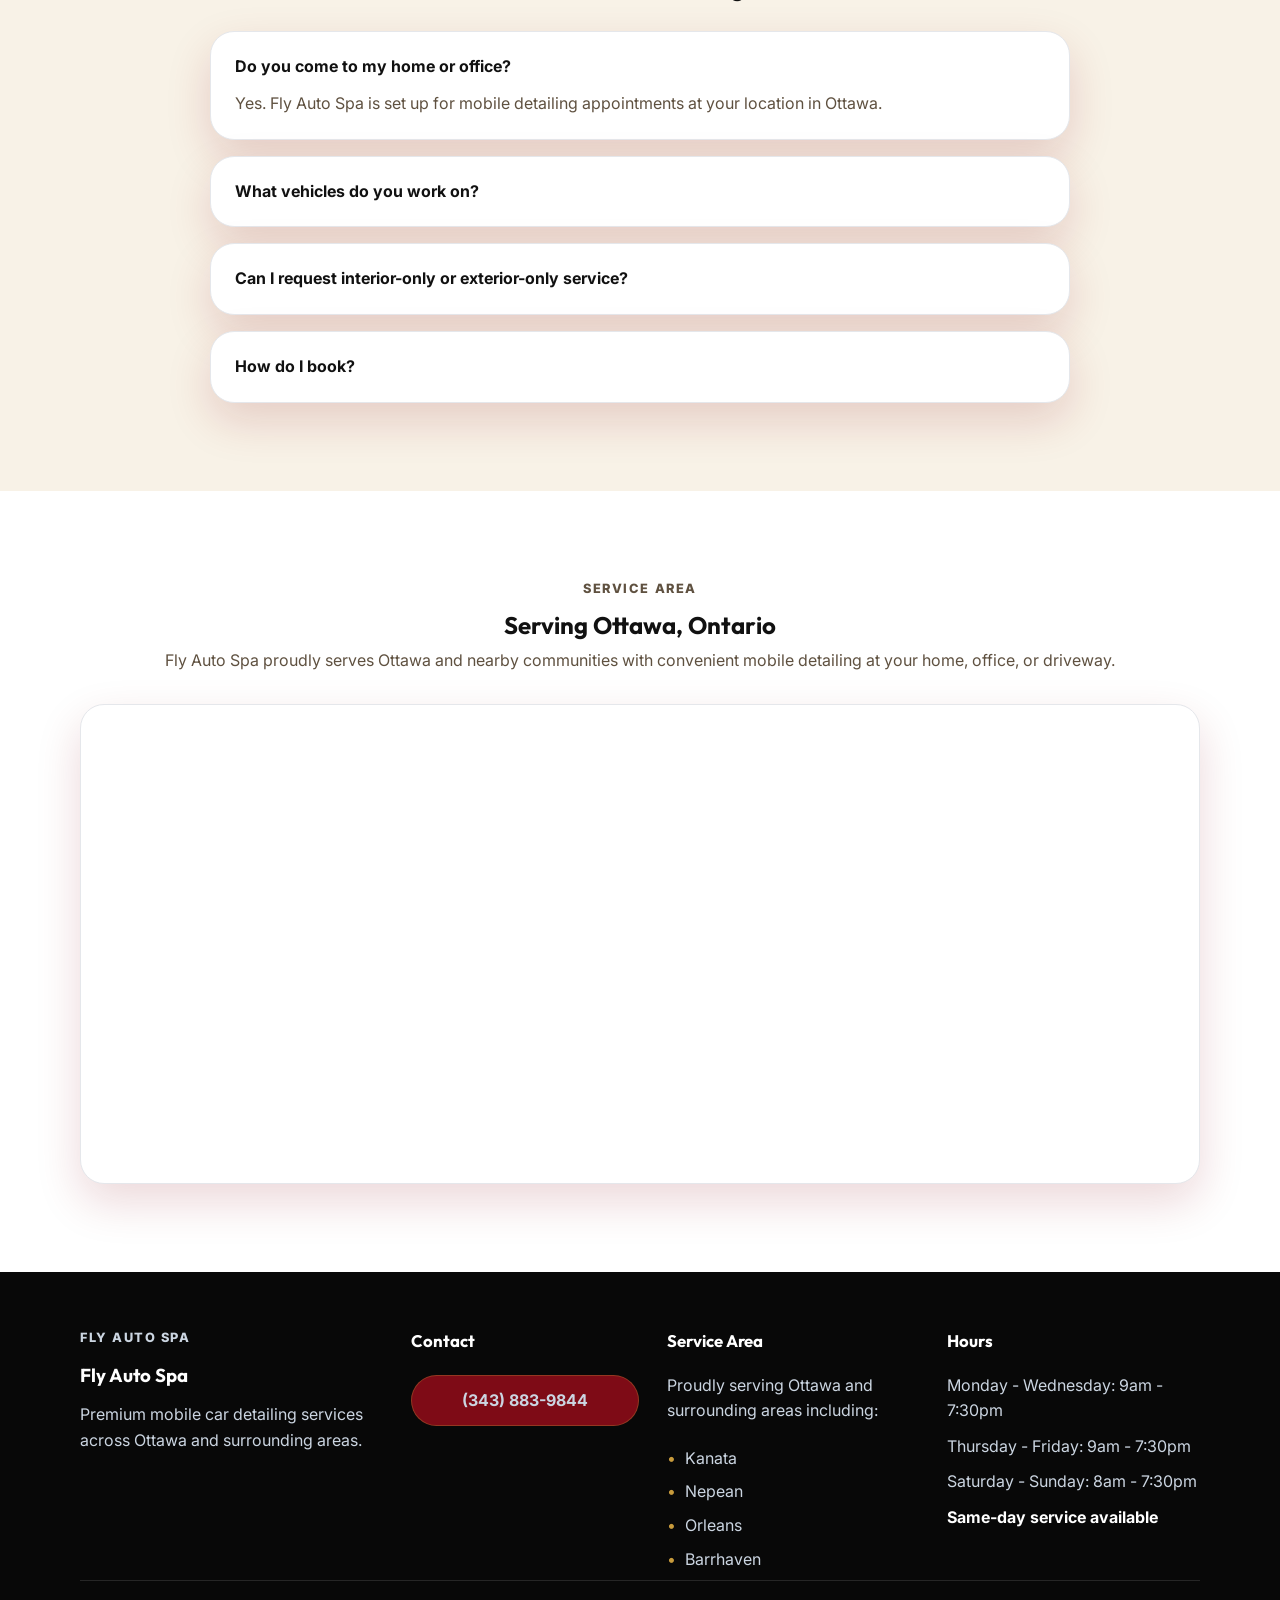
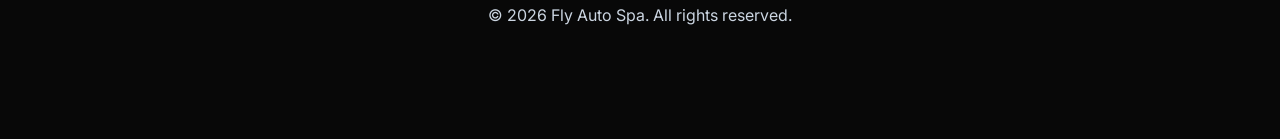
==== commit 5d186dfe: "Improve landing page service messaging" ====
--- a/index.html
+++ b/index.html
@@ -96,6 +96,7 @@
                         <label for="hero-needs">Service Needed</label>
                         <select id="hero-needs" name="needs" required>
                             <option value="" selected disabled>Select a service</option>
+                            <option value="Full detail">Full detail</option>
                             <option value="Premium detail">Premium detail</option>
                             <option value="Exterior detail">Exterior detail</option>
                             <option value="Interior detail">Interior detail</option>
@@ -143,11 +144,16 @@
                             <span class="package-price">$159+</span>
                         </div>
                         <ul class="package-list">
-                            <li>Full interior vacuum</li>
-                            <li>Dashboard, console, and panels cleaned</li>
-                            <li>Seats and surfaces refreshed</li>
-                            <li>Windows and mirrors cleaned</li>
-                            <li>Mobile appointment at your location</li>
+                            <li>Hot water shampoo and extraction</li>
+                            <li>Mud, salt, and stain removal from carpets</li>
+                            <li>Thorough compressed-air dust blowout for vents, cracks, and crevices</li>
+                            <li>Deep seat shampoo and fabric cleaning</li>
+                            <li>Leather seat cleaning and conditioning where applicable</li>
+                            <li>Floor mat deep cleaning</li>
+                            <li>Interior trim, dash, and console cleaning</li>
+                            <li>Streak-free interior glass cleaning</li>
+                            <li>Door jamb cleaning</li>
+                            <li>Odor neutralization and interior refresh</li>
                         </ul>
                         <a href="#hero-form-top" class="btn btn-primary package-mobile-cta">Get a Quote</a>
                     </article>
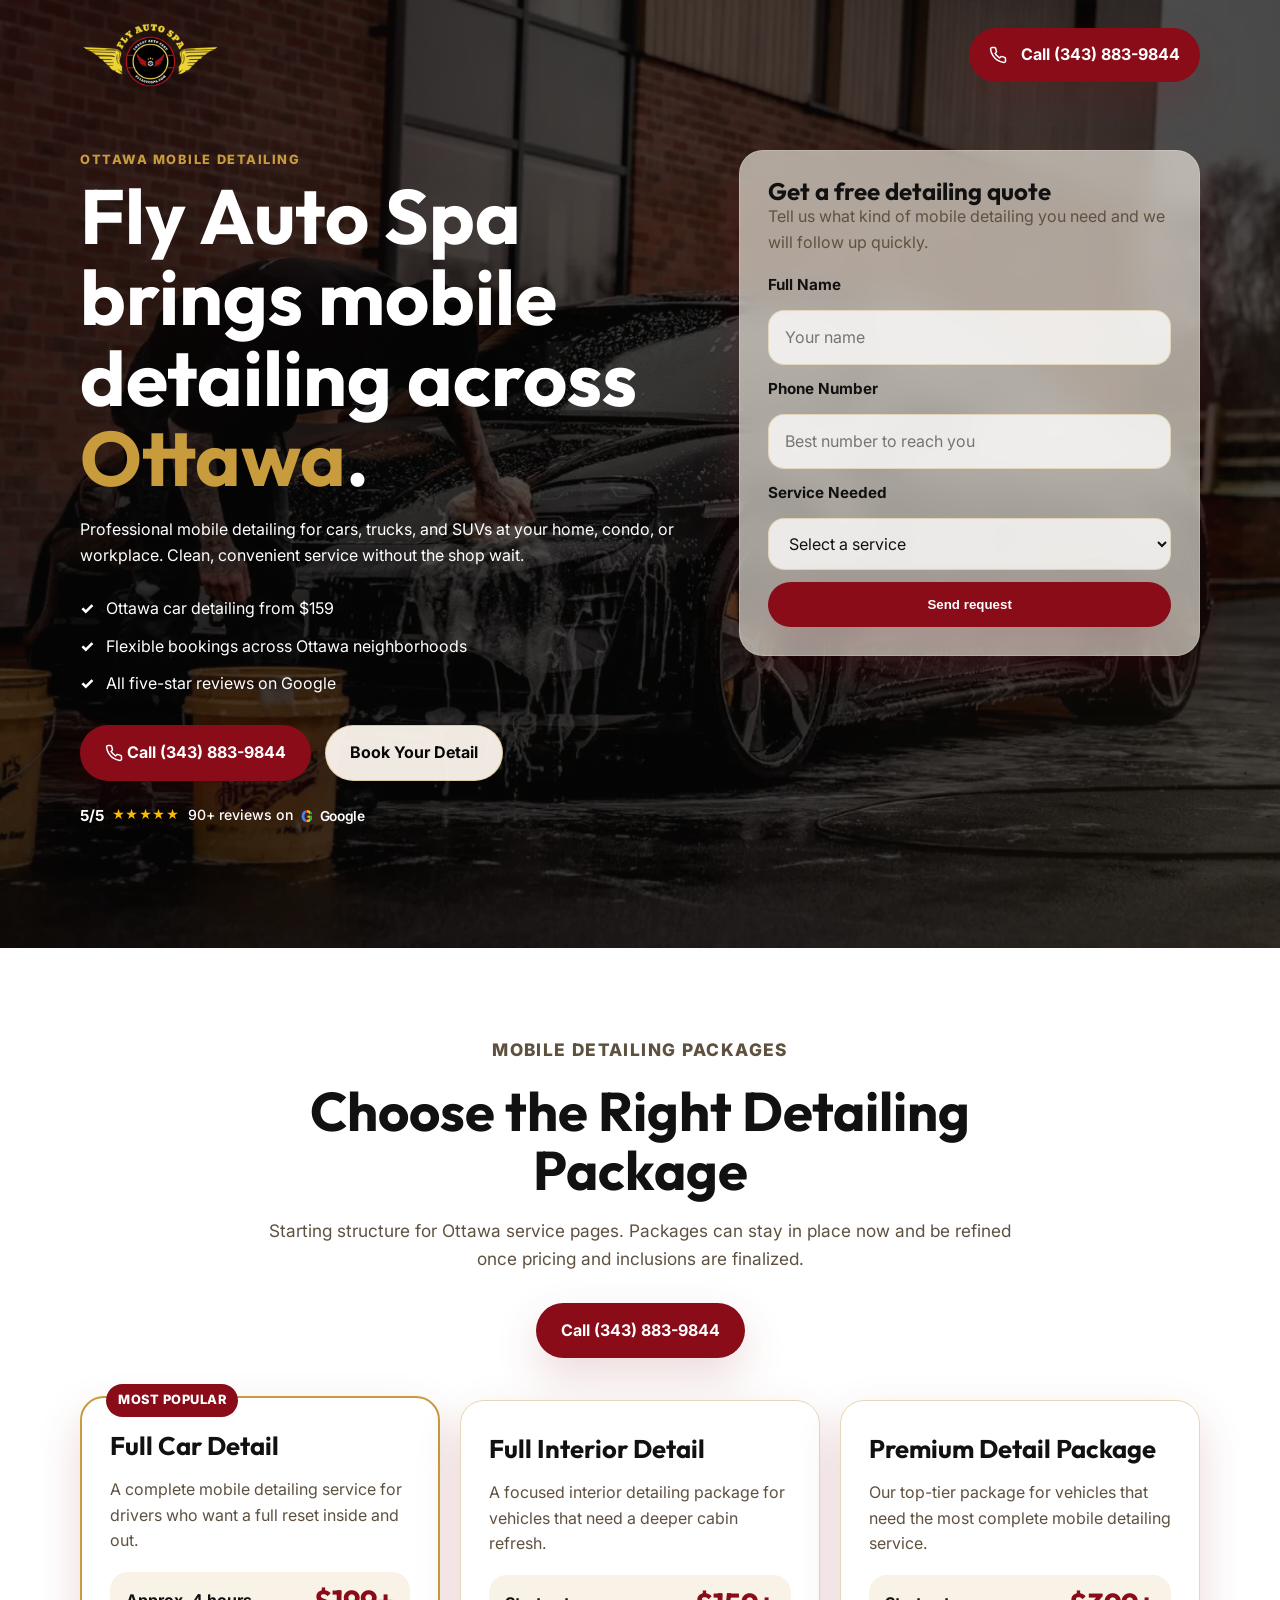
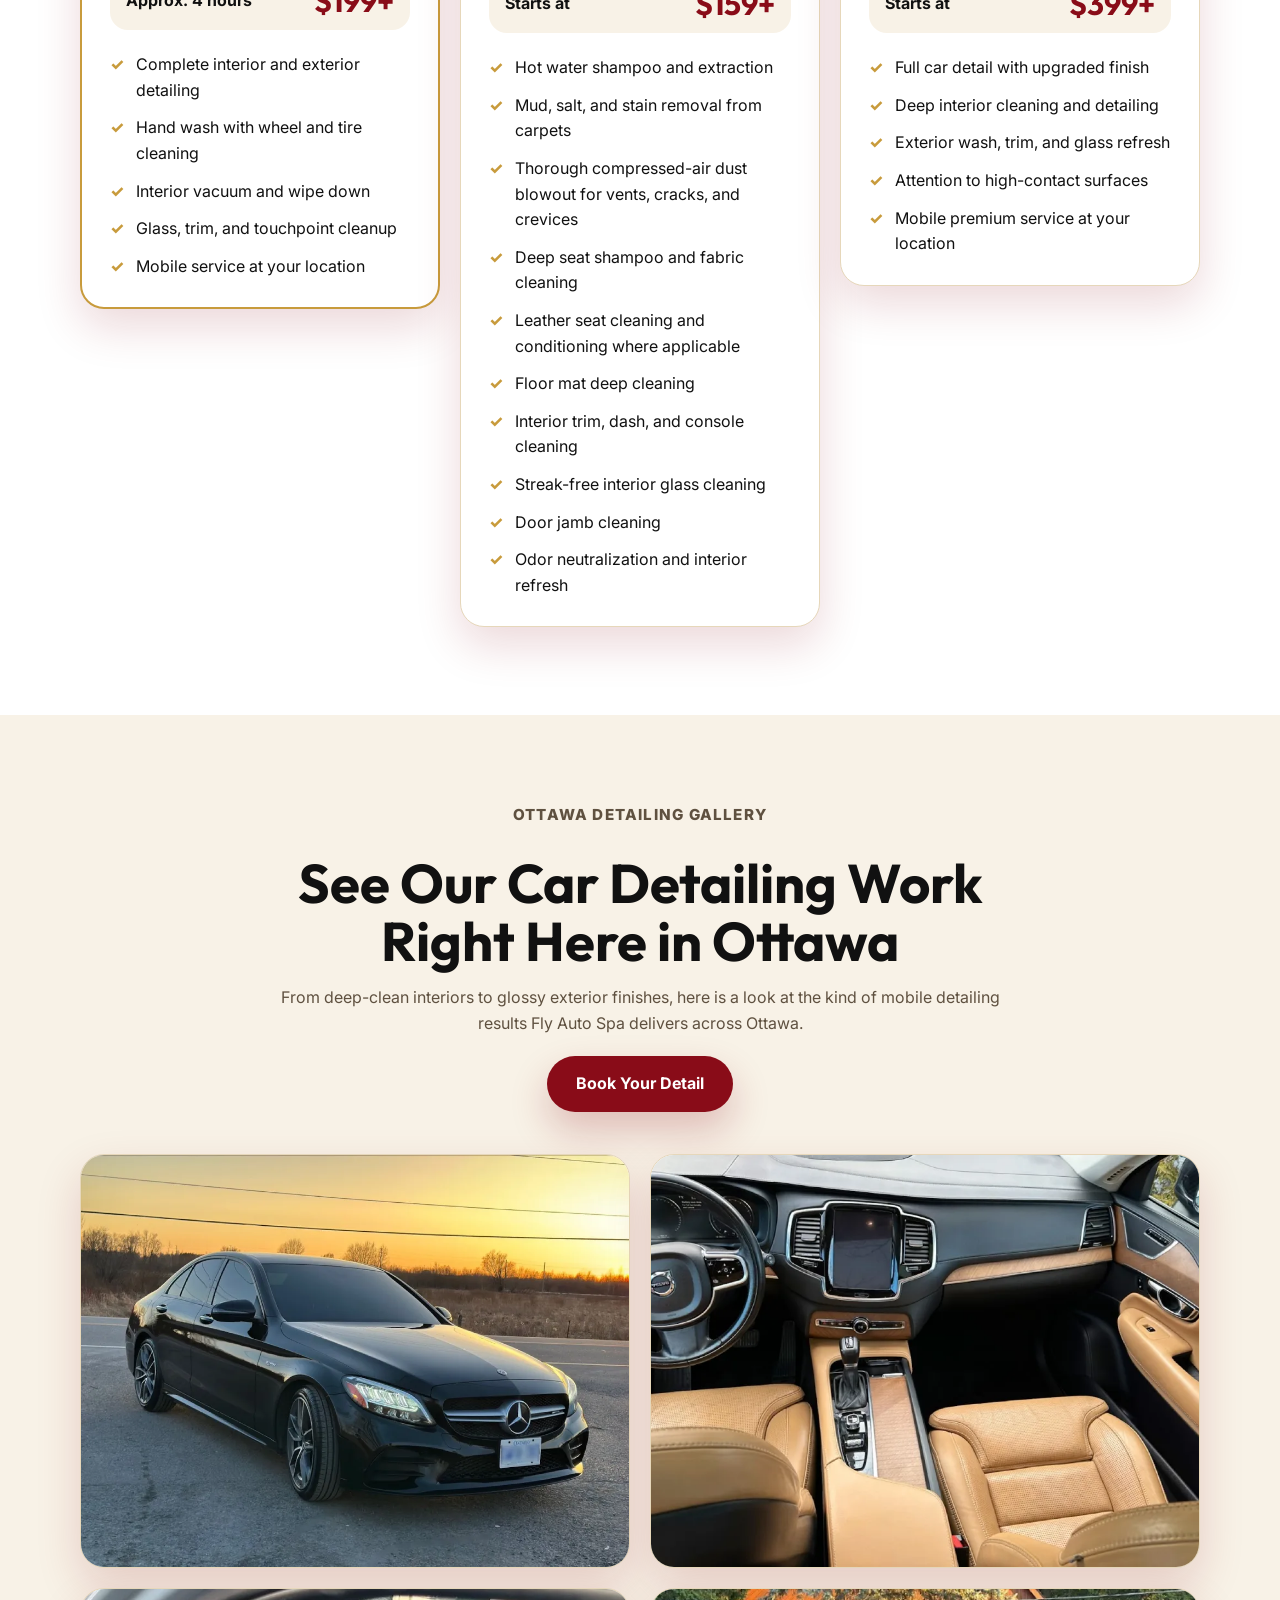
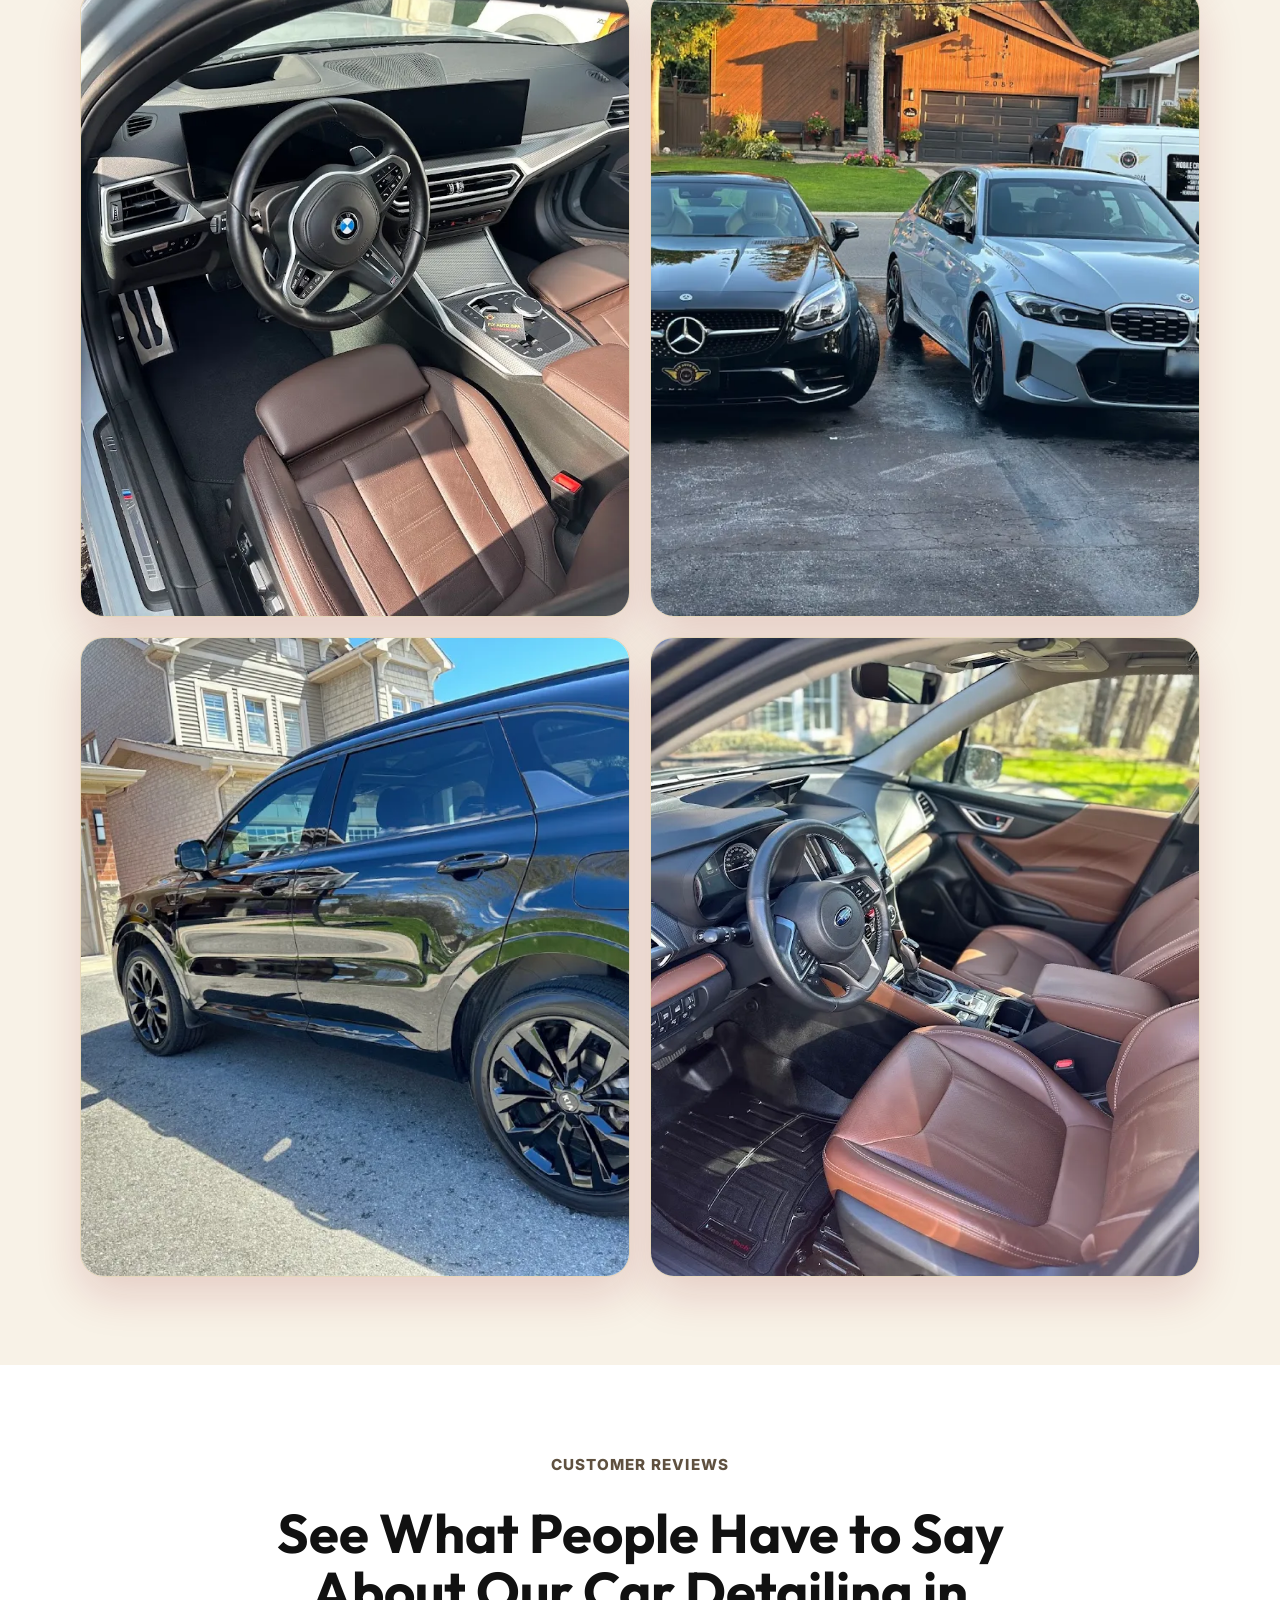
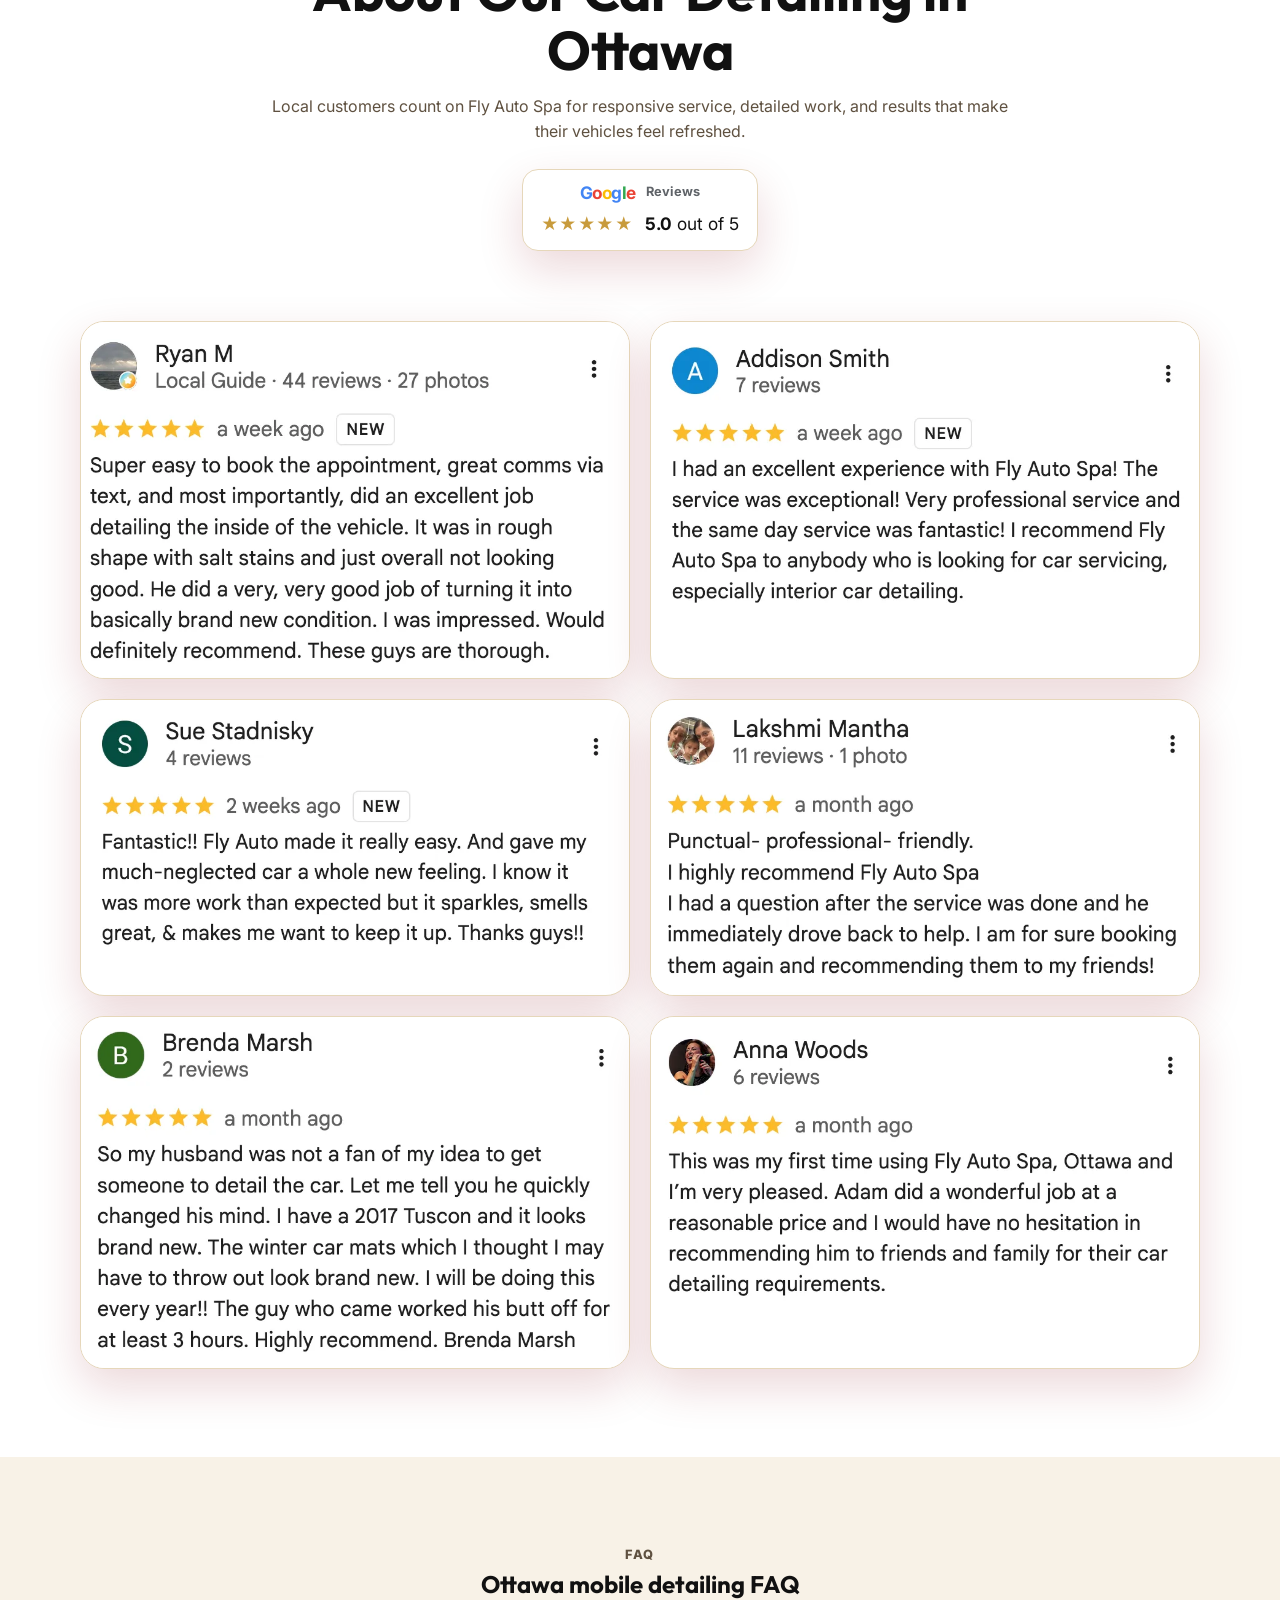
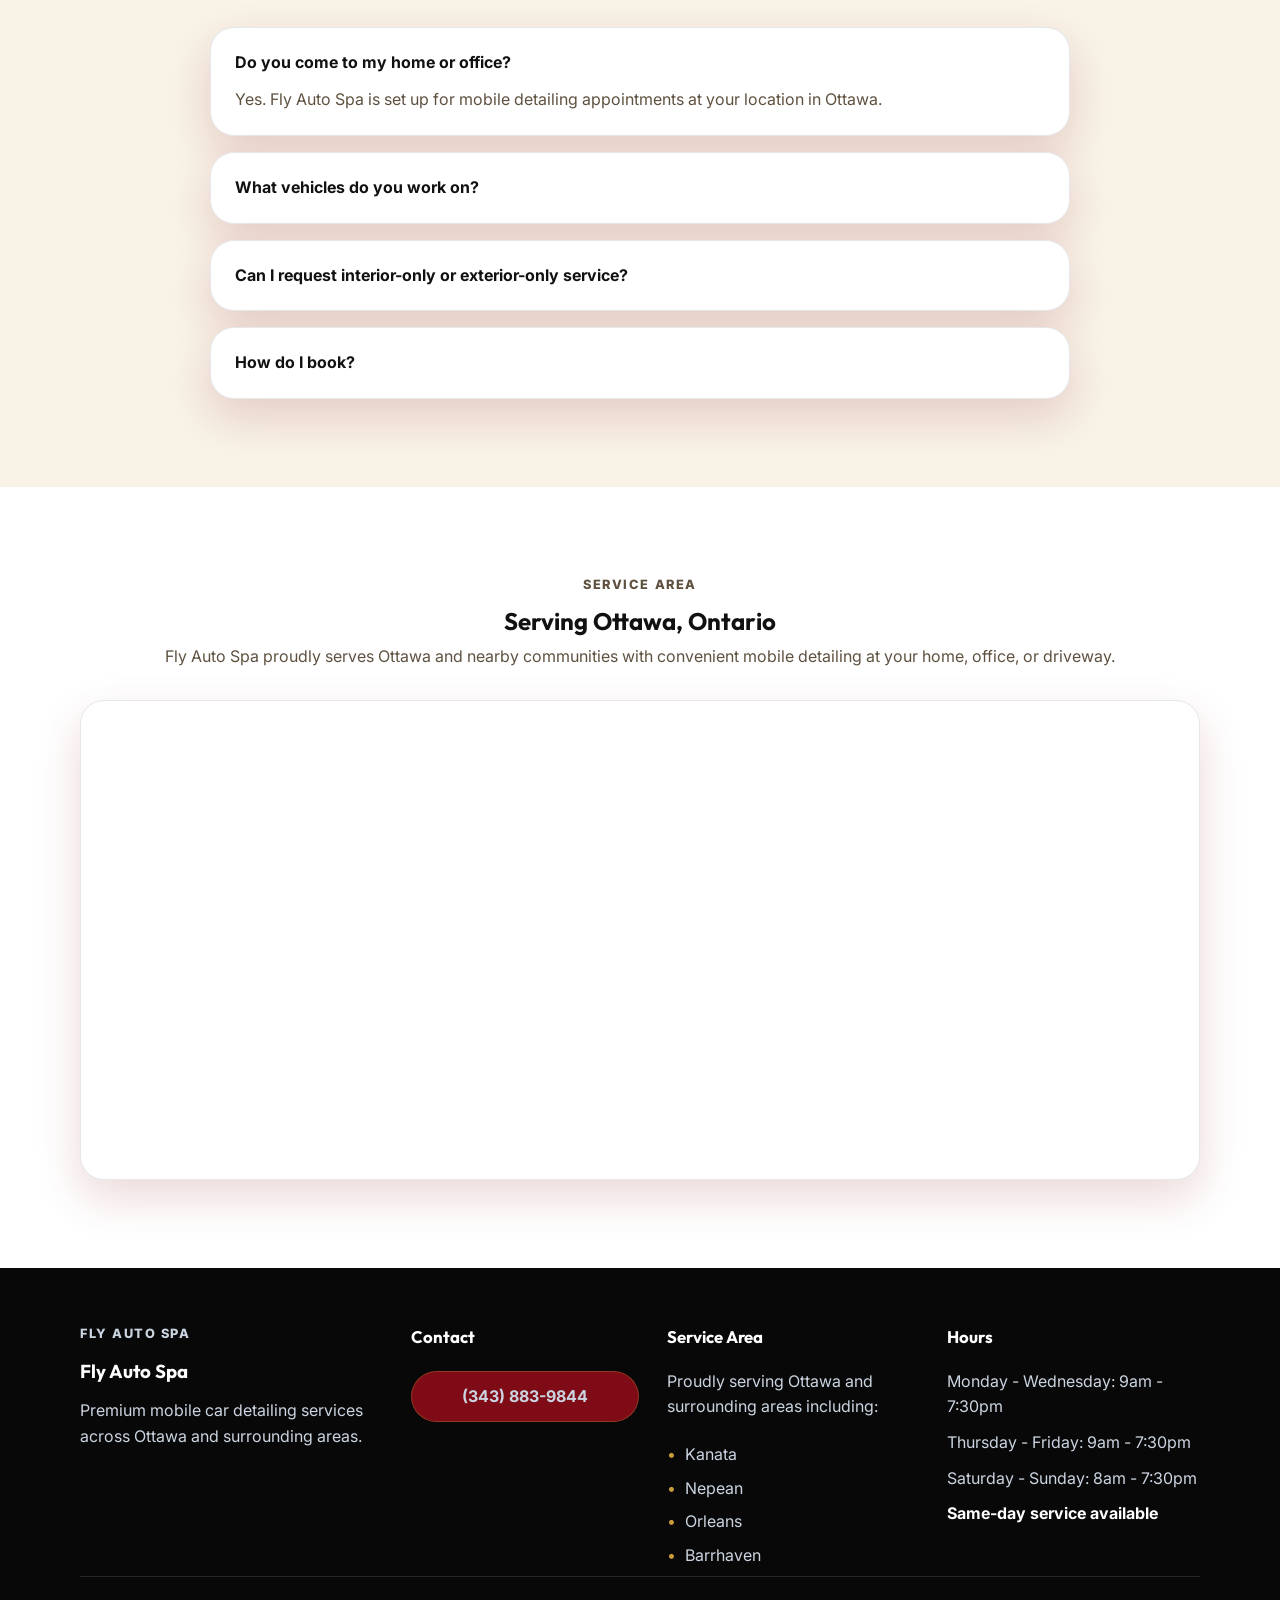
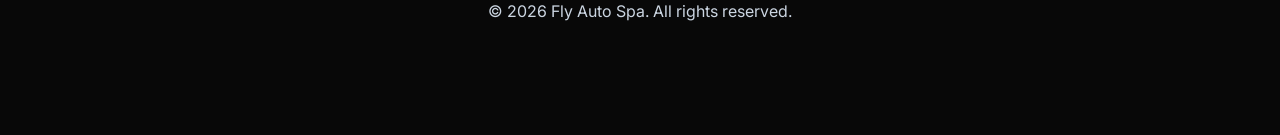
==== commit 4756c094: "feat: refresh landing page hero trust widgets" ====
--- a/index.html
+++ b/index.html
@@ -74,12 +74,16 @@
                         </a>
                         <a href="https://www.flyautospa.com/bookonline" class="btn btn-secondary">Book Your Detail</a>
                     </div>
-                    <div class="hero-location">
-                        <svg viewBox="0 0 24 24" aria-hidden="true" class="hero-location-icon">
-                            <path d="M21 10c0 7-9 13-9 13S3 17 3 10a9 9 0 1 1 18 0z"></path>
-                            <circle cx="12" cy="10" r="3"></circle>
-                        </svg>
-                        <span>Serving Ottawa and nearby communities</span>
+                    <div class="hero-review-strip" aria-label="Google reviews rating 5 out of 5 from more than 90 reviews">
+                        <div class="hero-review-score">
+                            <strong>5/5</strong>
+                            <span class="hero-review-stars" aria-hidden="true">★★★★★</span>
+                            <span>90+ reviews on</span>
+                            <span class="hero-review-brand">
+                                <span class="hero-review-google-mark" aria-hidden="true">G</span>
+                                <span class="hero-review-google-text">Google</span>
+                            </span>
+                        </div>
                     </div>
                 </div>
                 <aside class="quote-card" id="hero-form-top">
--- a/style.css
+++ b/style.css
@@ -291,23 +291,64 @@
     margin-bottom: 22px;
 }
 
-.hero-location {
+.hero-review-strip {
     display: inline-flex;
     align-items: center;
     gap: 10px;
+    padding: 0;
+    border-radius: 0;
+    background: transparent;
+    border: 0;
+    box-shadow: none;
+    backdrop-filter: none;
     color: var(--white);
+    flex-wrap: wrap;
+}
+
+.hero-review-brand,
+.hero-review-score {
+    display: inline-flex;
+    align-items: center;
+    gap: 8px;
+    flex-wrap: wrap;
+}
+
+.hero-review-google-mark {
+    display: inline-flex;
+    align-items: center;
+    justify-content: center;
+    color: transparent;
+    font-weight: 800;
+    font-size: 1rem;
+    line-height: 1;
+    letter-spacing: -0.06em;
+    background: linear-gradient(90deg, #4285f4 0 38%, #ea4335 38% 58%, #fbbc05 58% 78%, #34a853 78% 100%);
+    -webkit-background-clip: text;
+    background-clip: text;
+}
+
+.hero-review-score {
+    font-size: 0.88rem;
+    font-weight: 500;
+}
+
+.hero-review-score strong {
+    font-size: 0.95rem;
+    font-weight: 700;
+}
+
+.hero-review-stars {
+    color: #fbbc05;
+    font-size: 0.78rem;
+    letter-spacing: 0.04em;
+    line-height: 1;
+}
+
+.hero-review-google-text {
+    font-size: 0.86rem;
     font-weight: 600;
-}
-
-.hero-location-icon {
-    width: 18px;
-    height: 18px;
-    fill: none;
-    stroke: currentColor;
-    stroke-width: 2;
-    stroke-linecap: round;
-    stroke-linejoin: round;
-    flex-shrink: 0;
+    color: var(--white);
+    letter-spacing: -0.02em;
 }
 
 .status-card,
@@ -344,9 +385,9 @@
 }
 
 .hero .quote-card {
-    background: rgba(255, 248, 238, 0.78);
-    border: 1px solid rgba(200, 155, 60, 0.24);
-    backdrop-filter: blur(16px);
+    background: rgba(255, 248, 238, 0.62);
+    border: 1px solid rgba(255, 255, 255, 0.18);
+    backdrop-filter: blur(14px);
     scroll-margin-top: 100px;
 }
 
@@ -373,11 +414,12 @@
     width: 100%;
     padding: 14px 16px;
     border-radius: 16px;
-    border: 1px solid var(--mid-gray);
-    background: var(--white);
+    border: 1px solid rgba(200, 155, 60, 0.28);
+    background: rgba(255, 255, 255, 0.78);
     color: var(--text);
     font: inherit;
 }
+
 
 textarea {
     resize: vertical;
@@ -1024,10 +1066,11 @@
         justify-content: center;
     }
 
-    .hero-location {
+    .hero-review-strip {
         justify-content: center;
         text-align: center;
         width: 100%;
+        gap: 12px;
     }
 
     .package-mobile-cta {
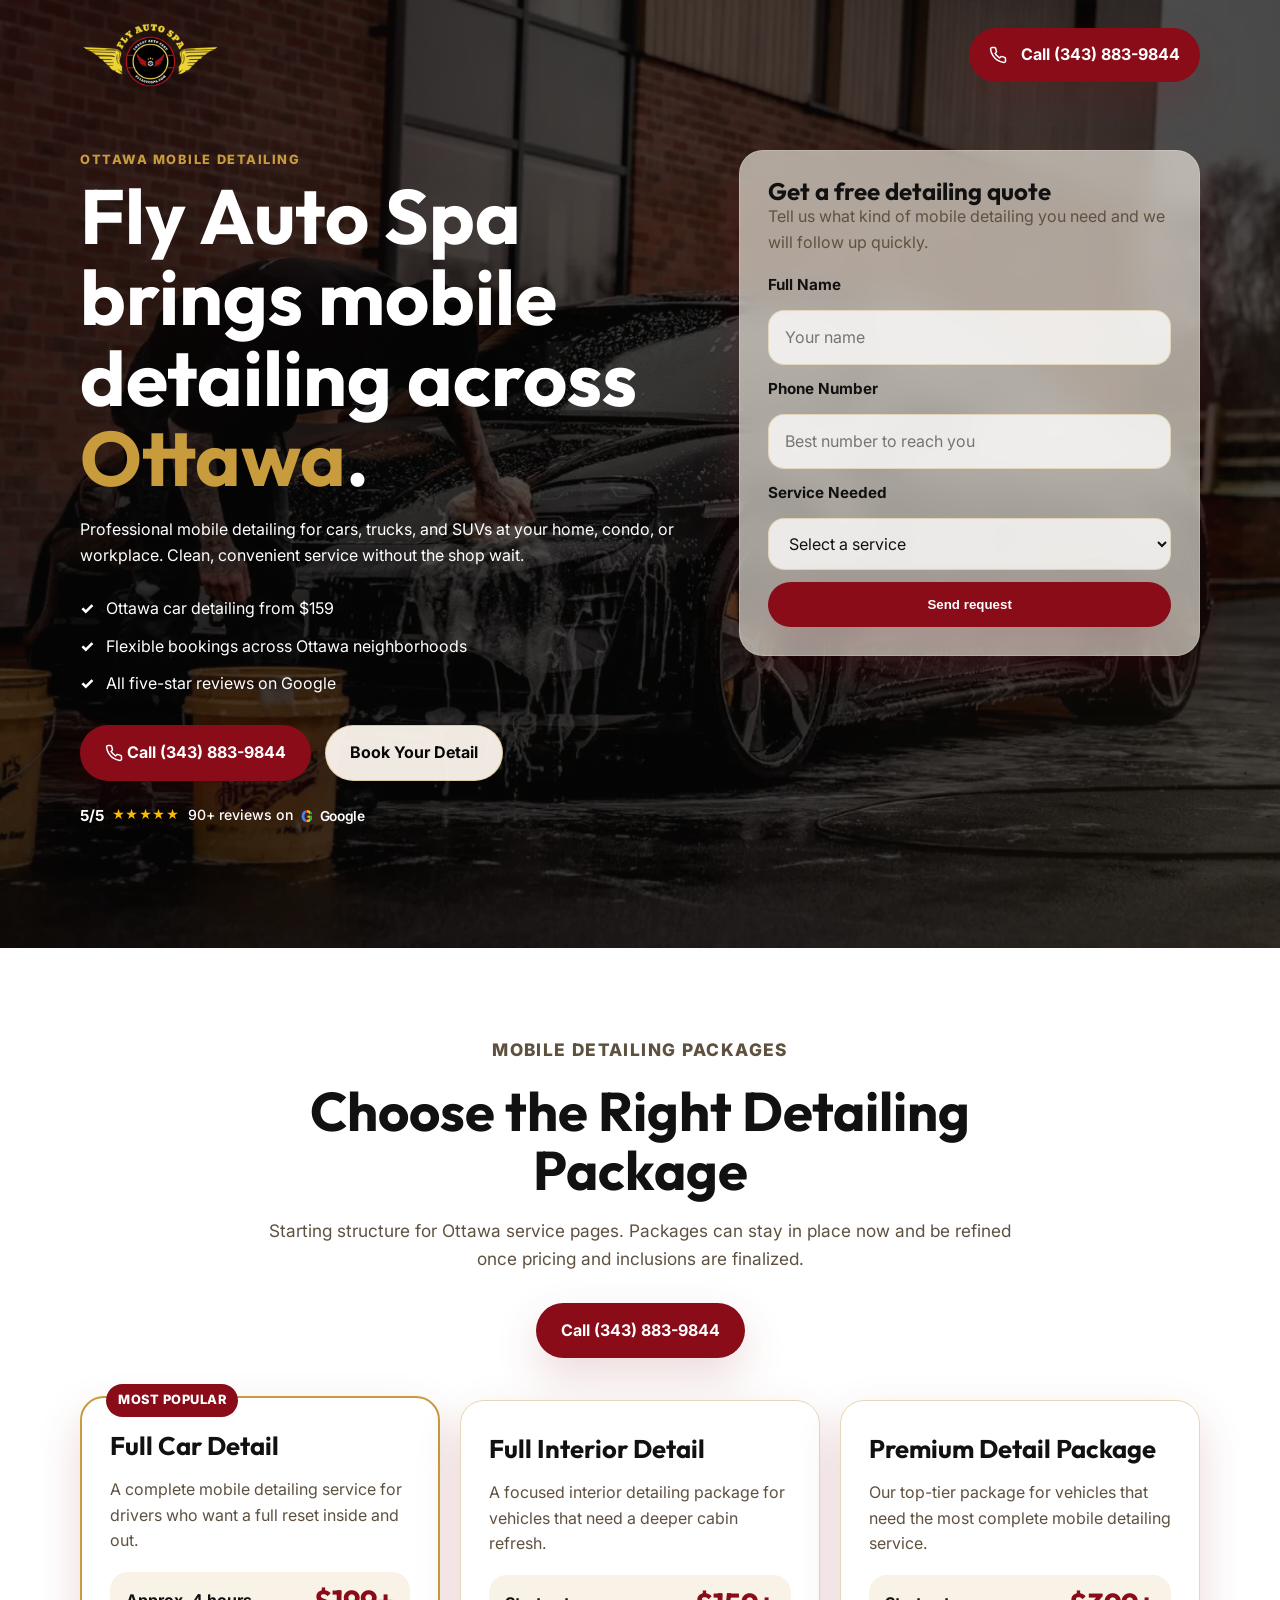
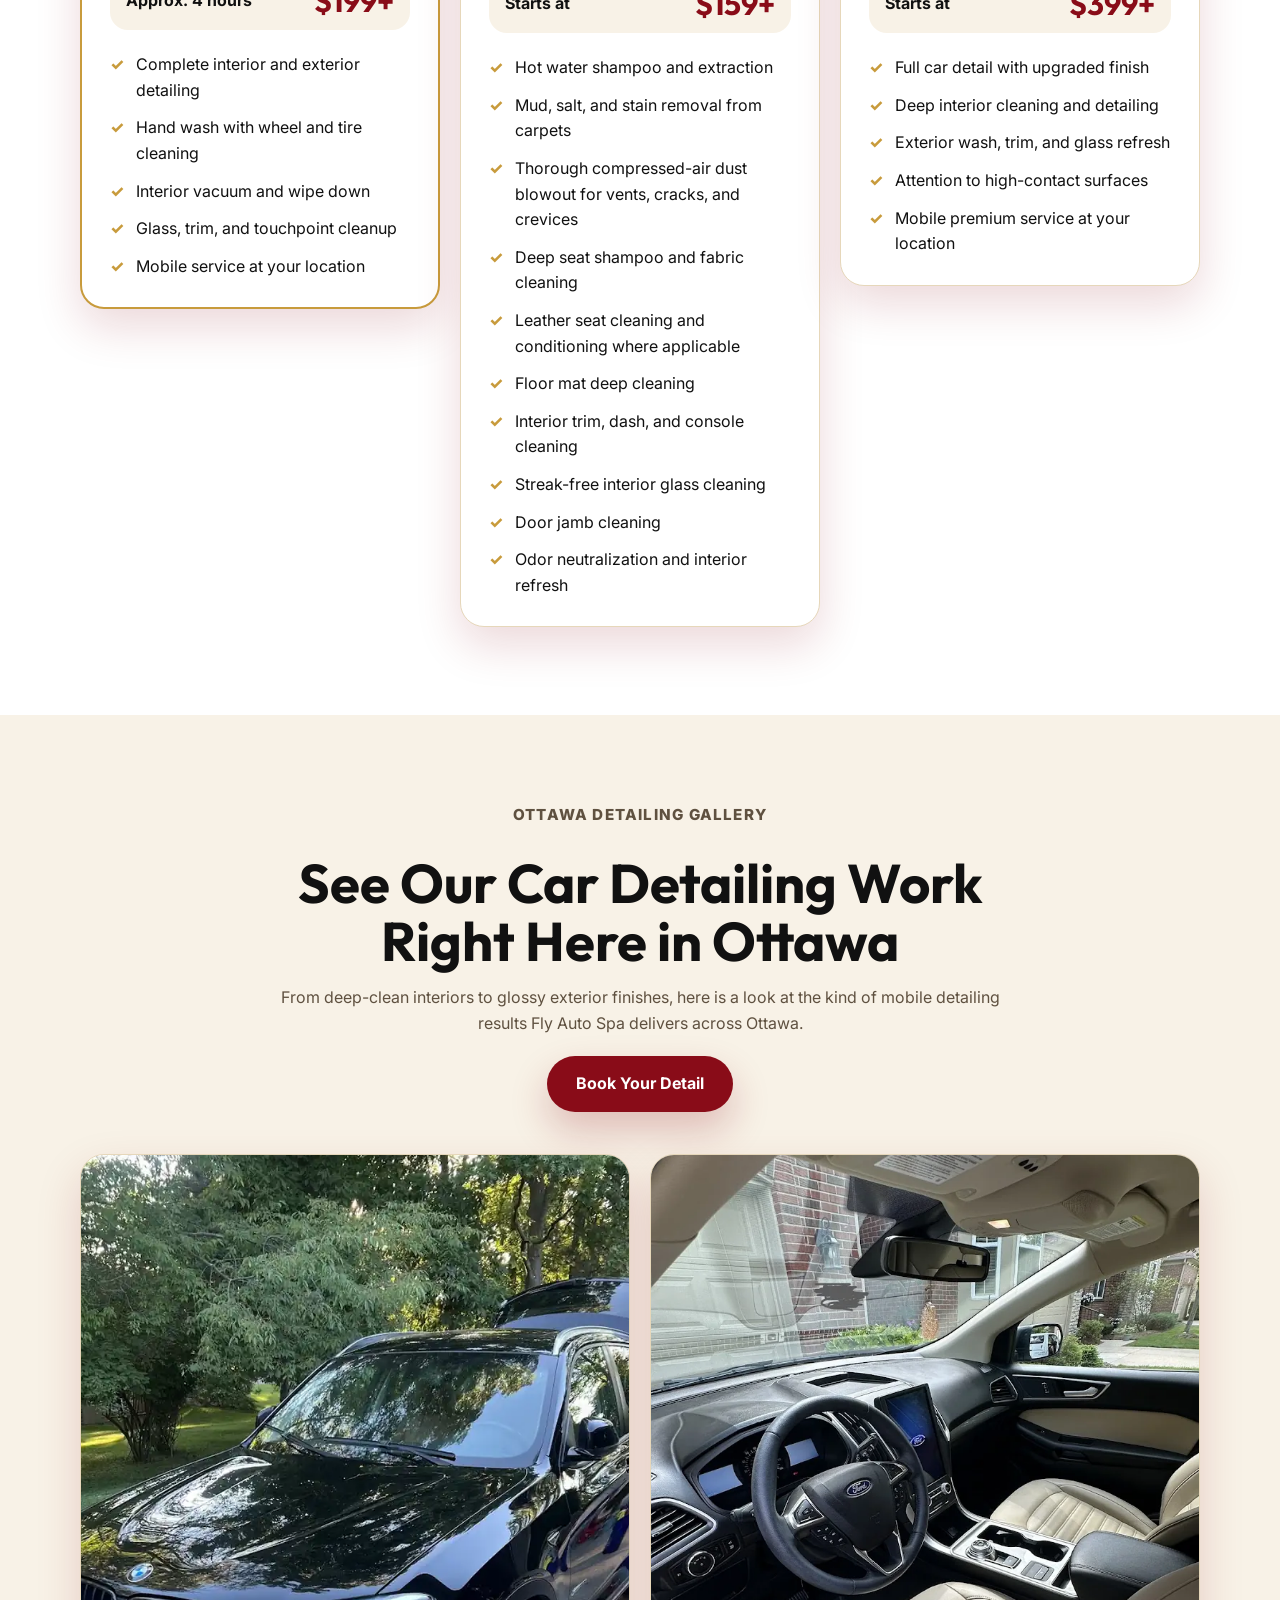
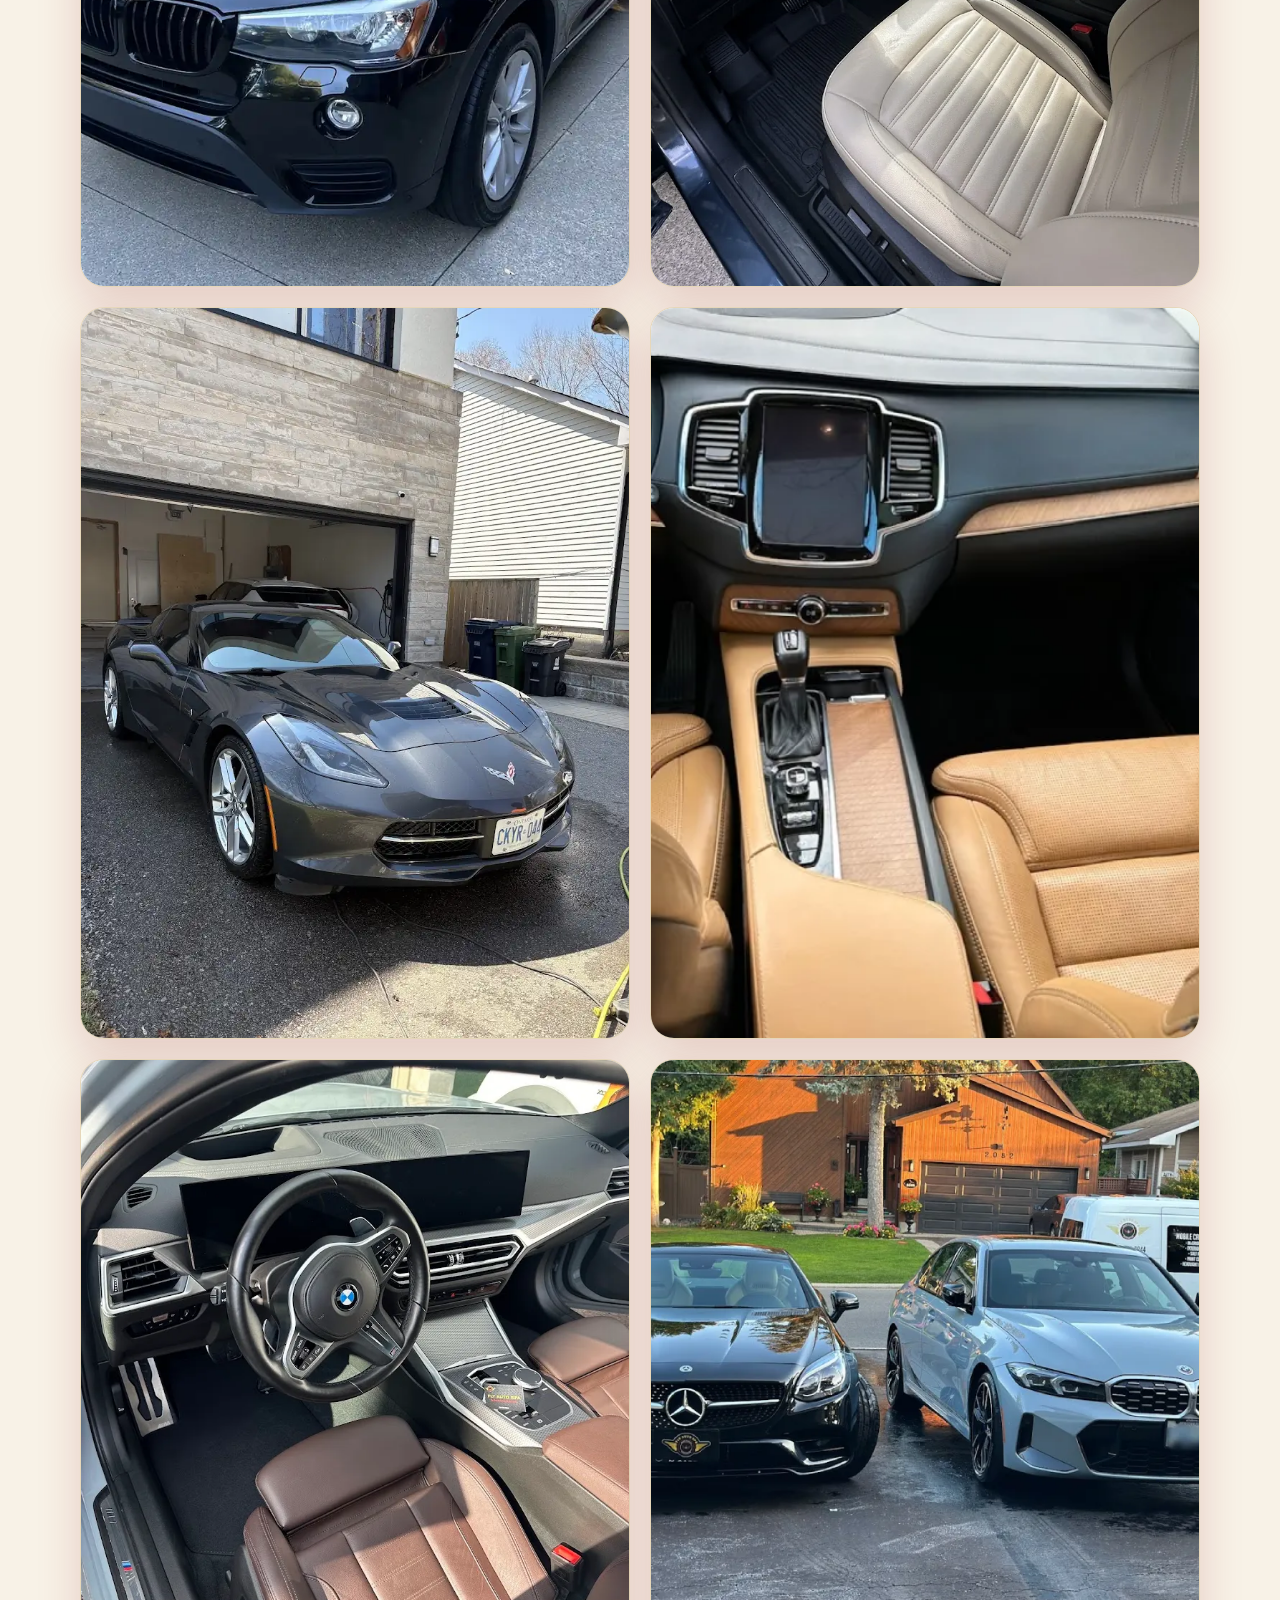
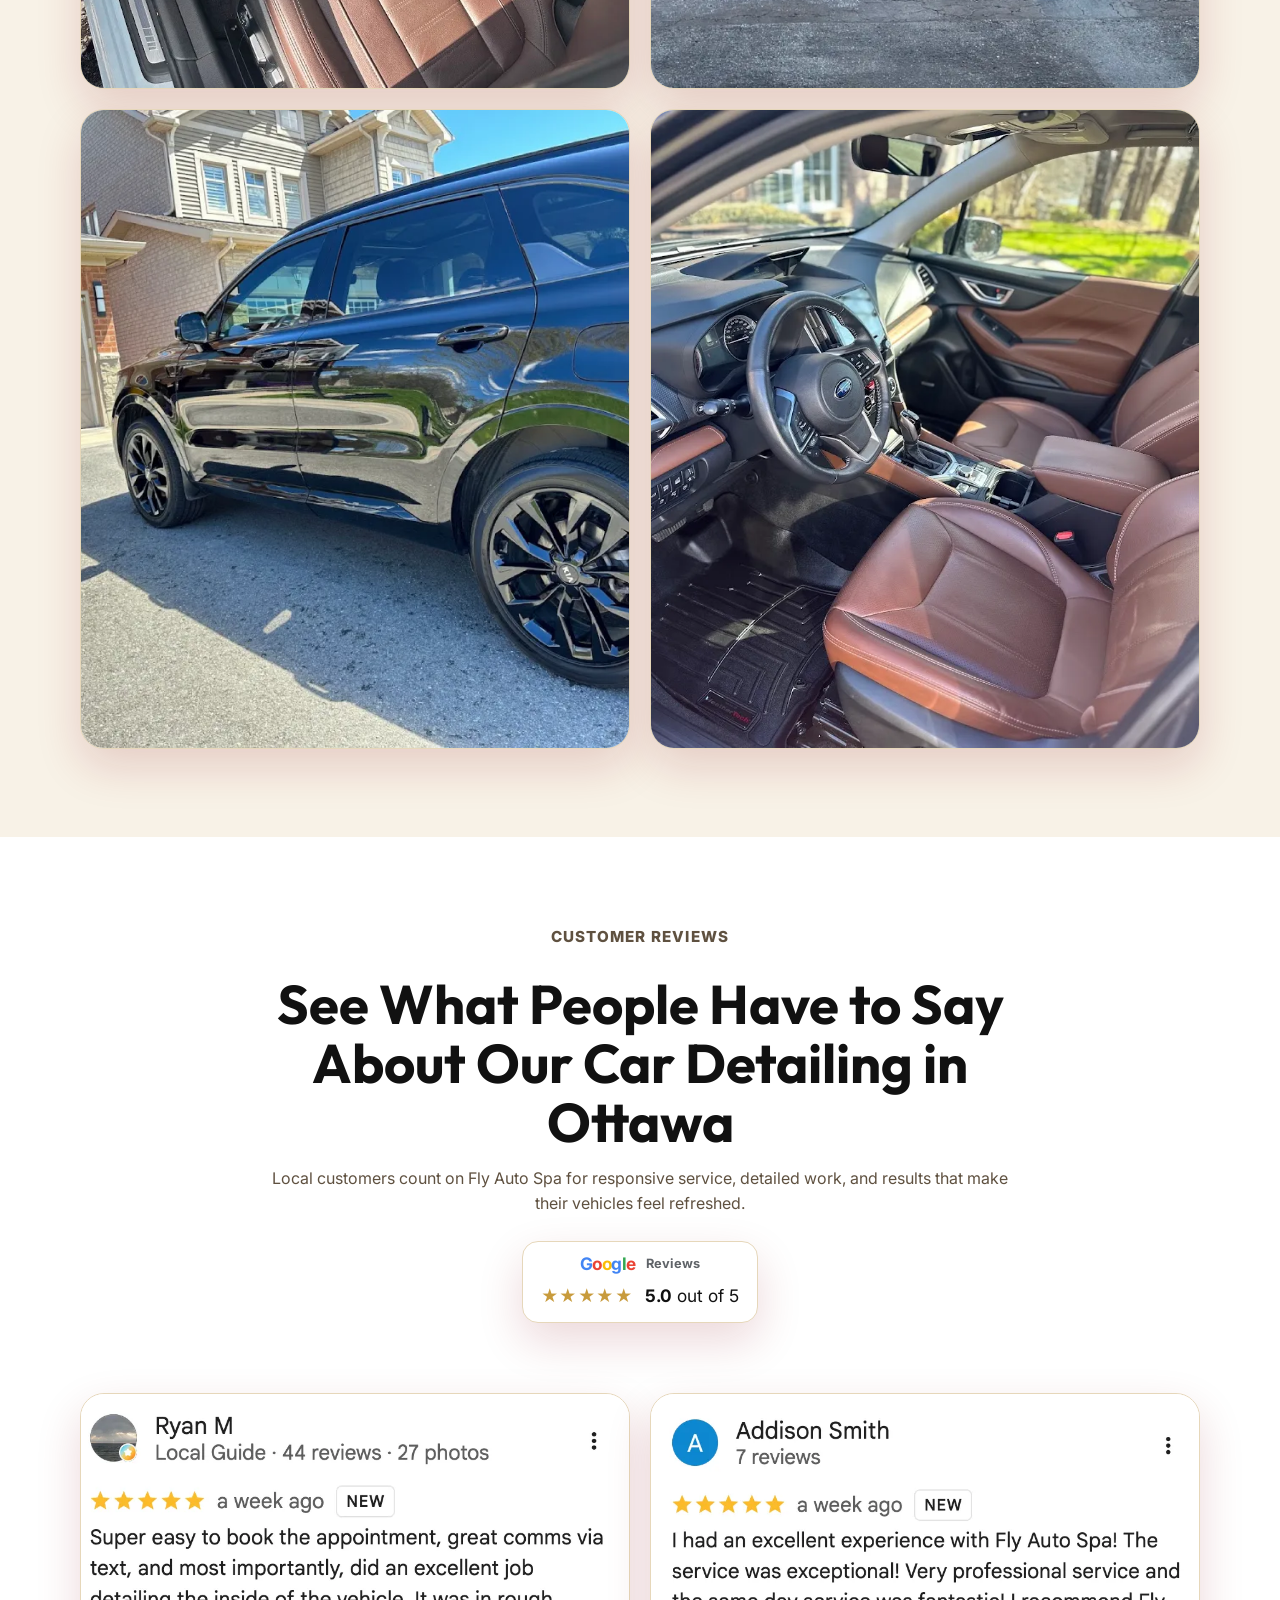
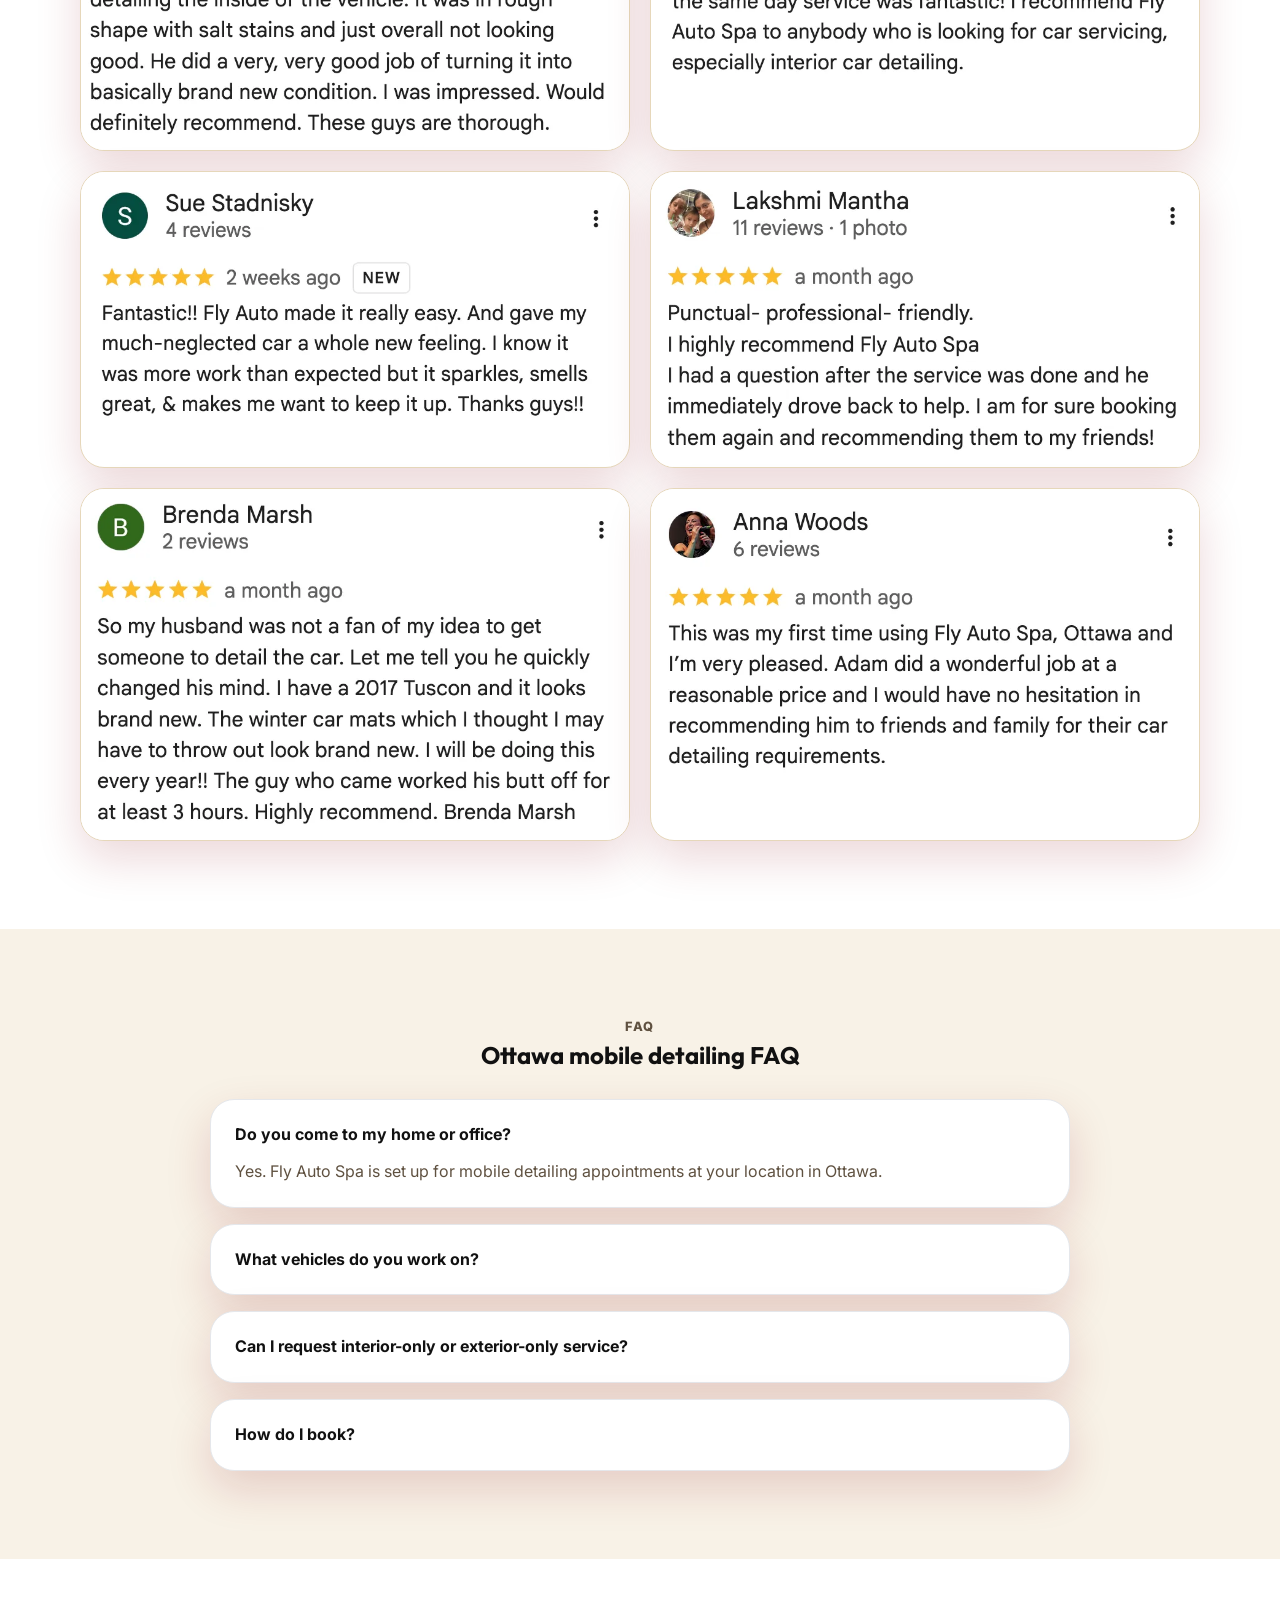
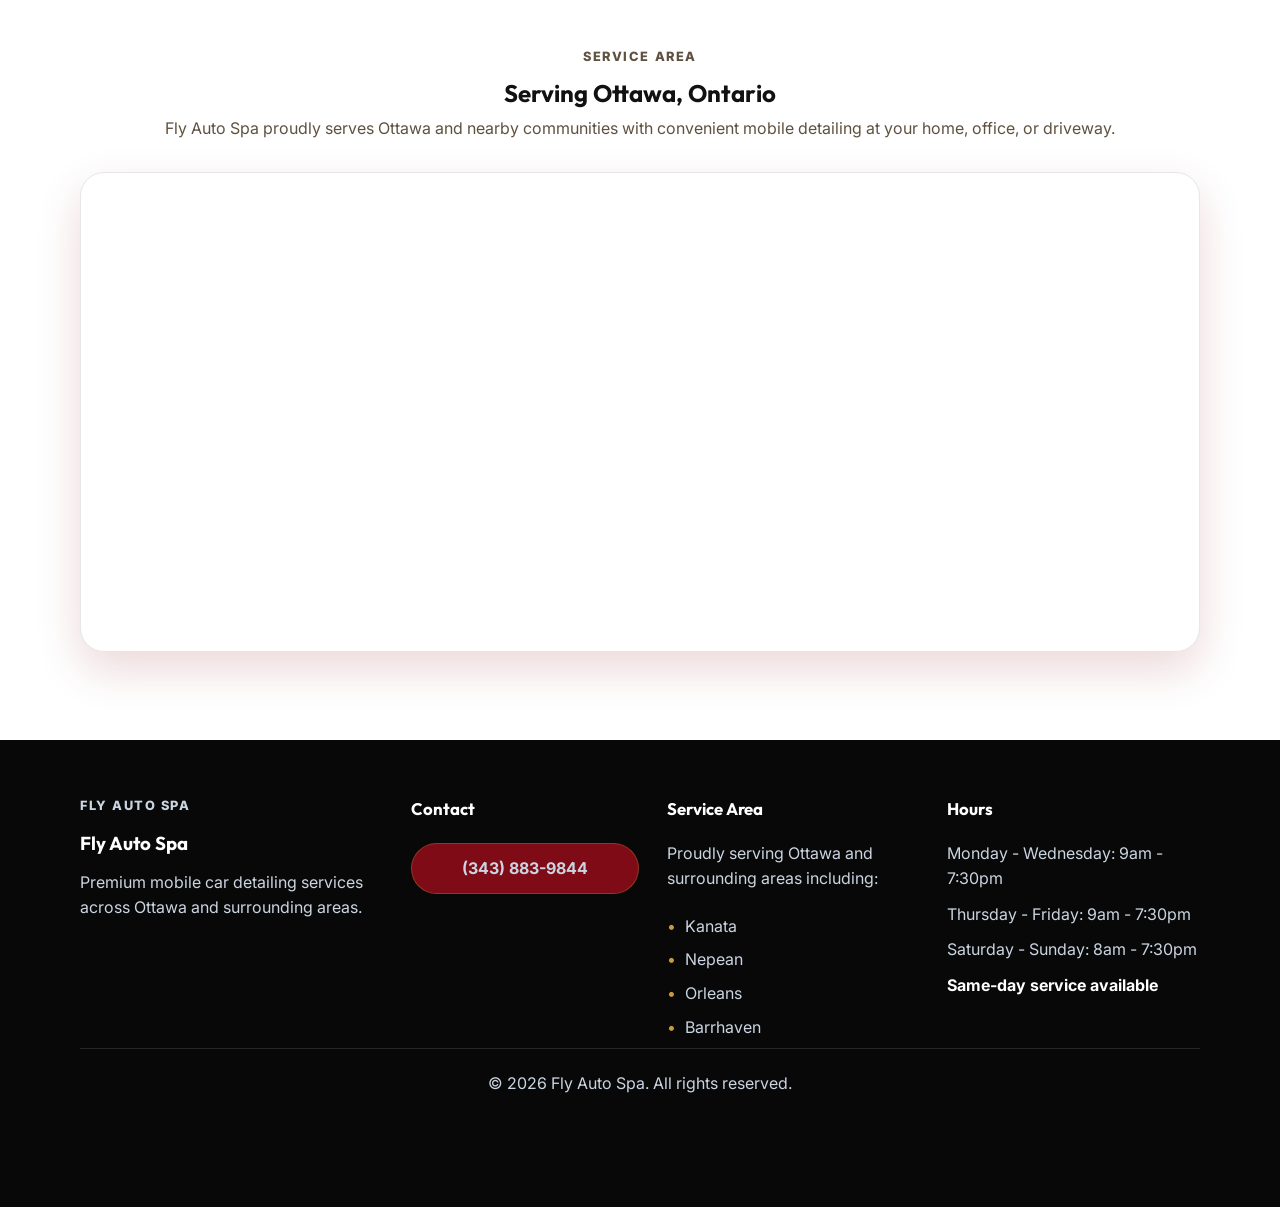
==== commit 794f55f3: "feat: refresh gallery images" ====
--- a/index.html
+++ b/index.html
@@ -182,7 +182,7 @@
             </div>
         </section>
 
-        <section class="section light-section">
+        <section class="section light-section" id="ourwork">
             <div class="container">
                 <div class="section-heading center showcase-heading">
                     <p class="section-kicker">Ottawa detailing gallery</p>
@@ -191,7 +191,9 @@
                     <a href="https://www.flyautospa.com/bookonline" class="btn btn-primary section-quote-btn showcase-book-btn">Book Your Detail</a>
                 </div>
                 <div class="gallery-grid">
-                    <div class="gallery-card"><img src="ottawa2.webp" alt="Black Mercedes detailed by Fly Auto Spa in Ottawa" class="gallery-image"></div>
+                    <div class="gallery-card"><img src="ottawadetailing1.webp" alt="Black BMW detailed by Fly Auto Spa in Ottawa driveway" class="gallery-image"></div>
+                    <div class="gallery-card"><img src="interdetail.webp" alt="Clean light-colored Ford interior detailed by Fly Auto Spa" class="gallery-image"></div>
+                    <div class="gallery-card"><img src="corvette-detail.webp" alt="Gray Corvette detailed by Fly Auto Spa in an Ottawa driveway" class="gallery-image"></div>
                     <div class="gallery-card"><img src="ottawa3.webp" alt="Fresh tan interior detail by Fly Auto Spa" class="gallery-image"></div>
                     <div class="gallery-card"><img src="ottawa.webp" alt="BMW interior detailed by Fly Auto Spa in Ottawa" class="gallery-image"></div>
                     <div class="gallery-card"><img src="ottawa4.webp" alt="Two detailed vehicles parked after mobile detailing service in Ottawa" class="gallery-image"></div>
--- a/style.css
+++ b/style.css
@@ -24,6 +24,10 @@
     scroll-behavior: smooth;
 }
 
+#pricing {
+    scroll-margin-top: 120px;
+}
+
 body {
     font-family: "Inter", sans-serif;
     color: var(--text);
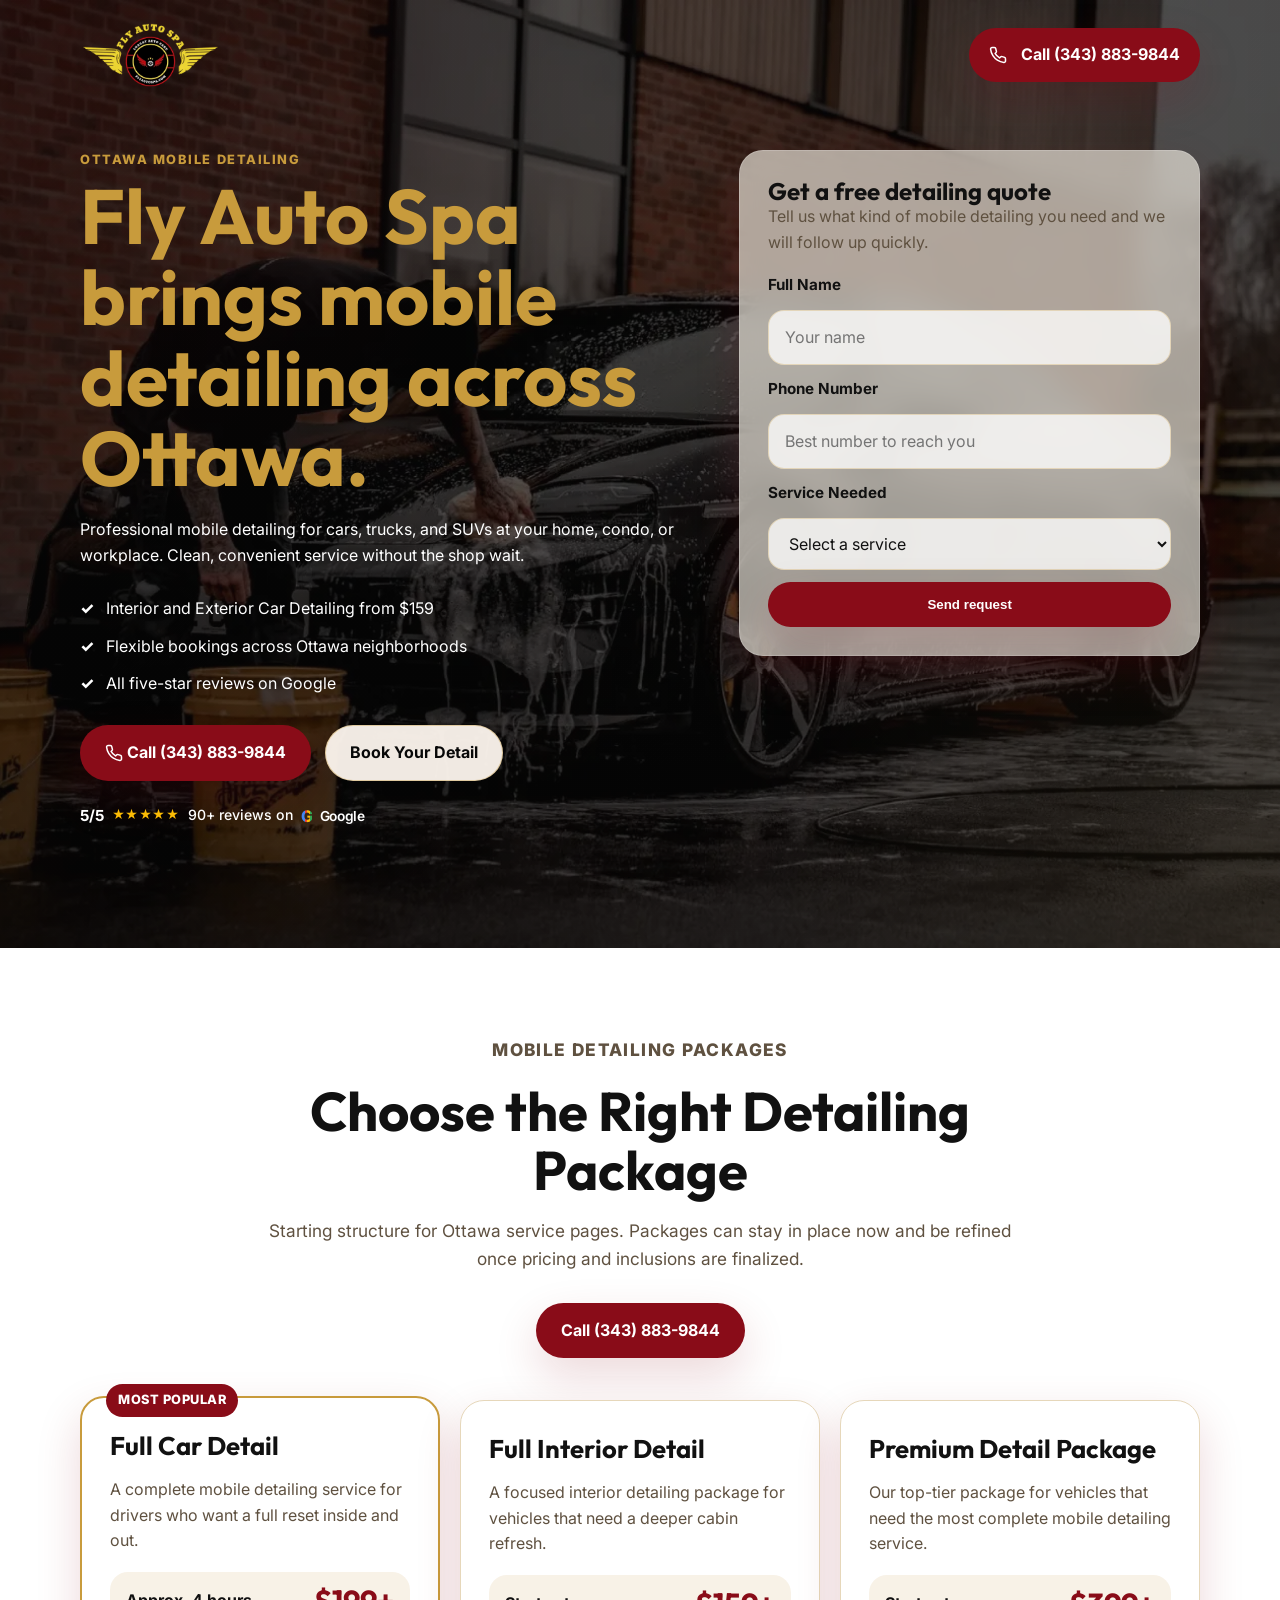
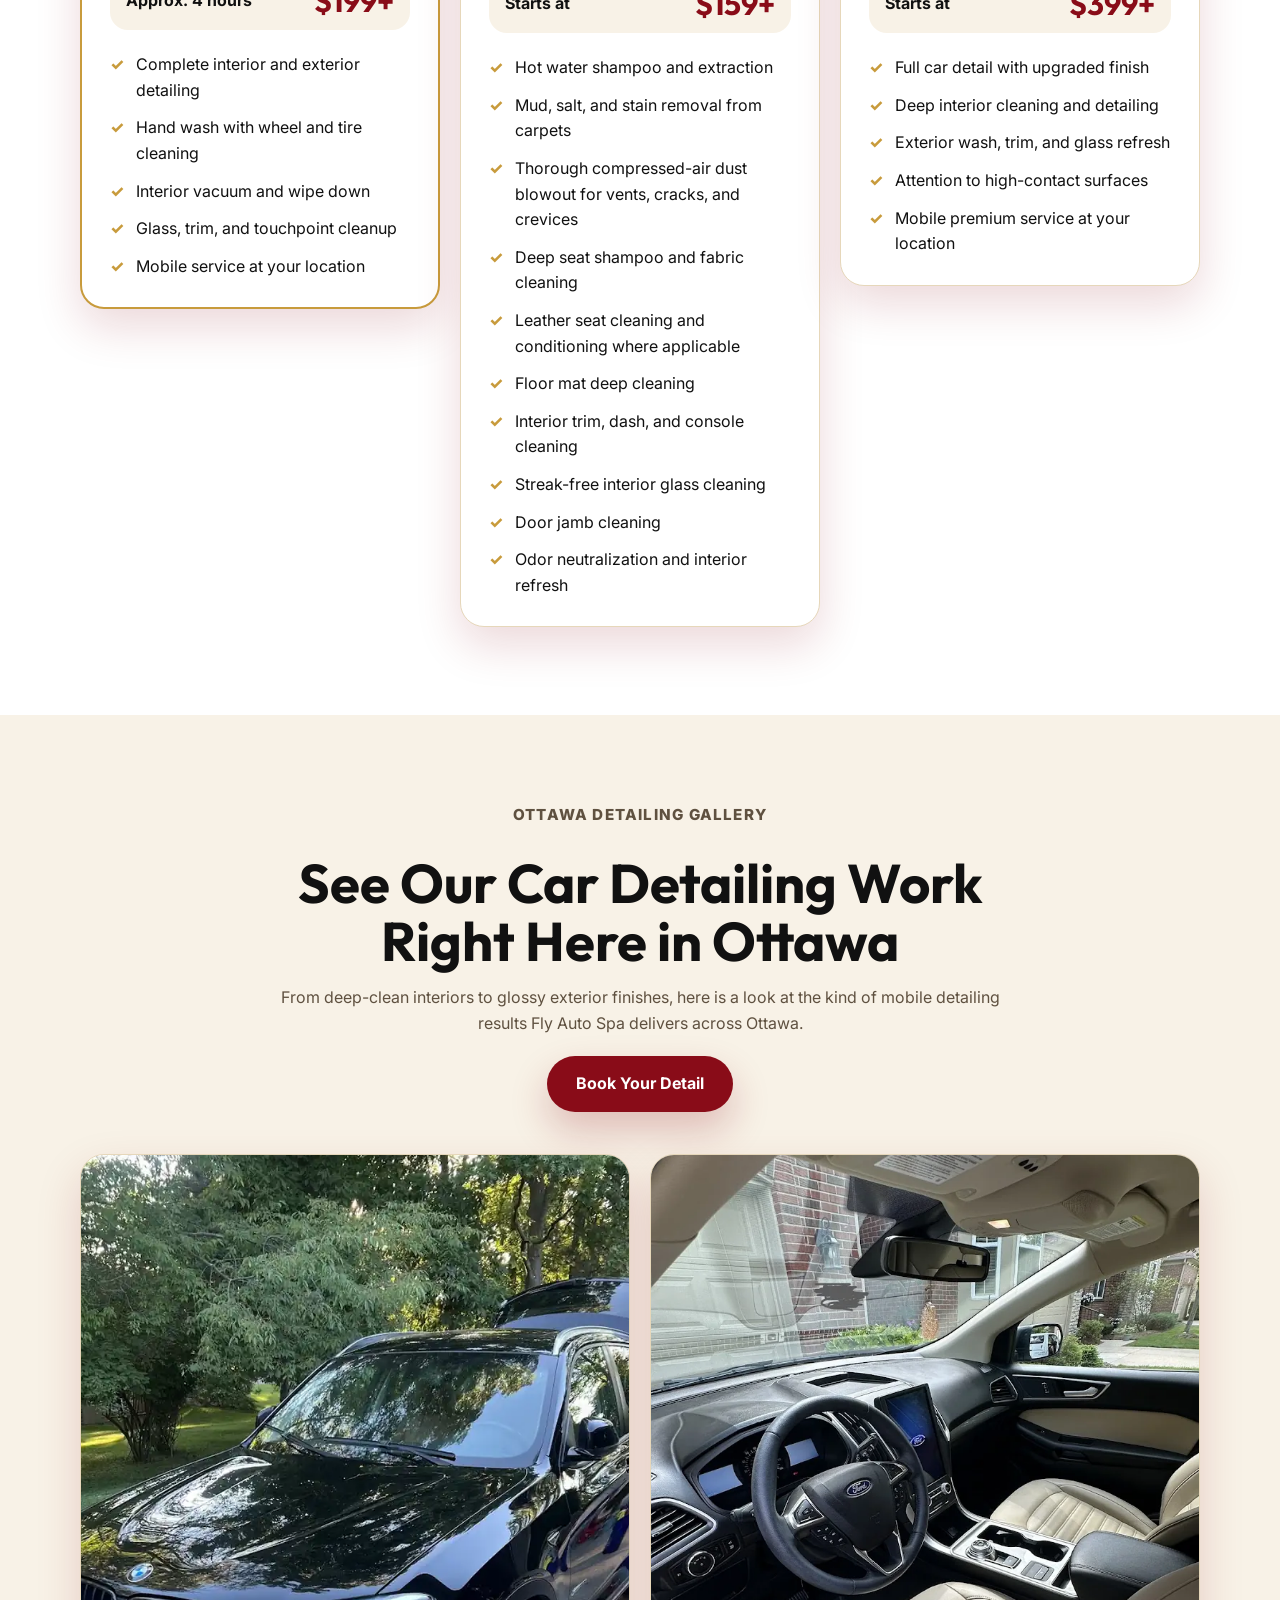
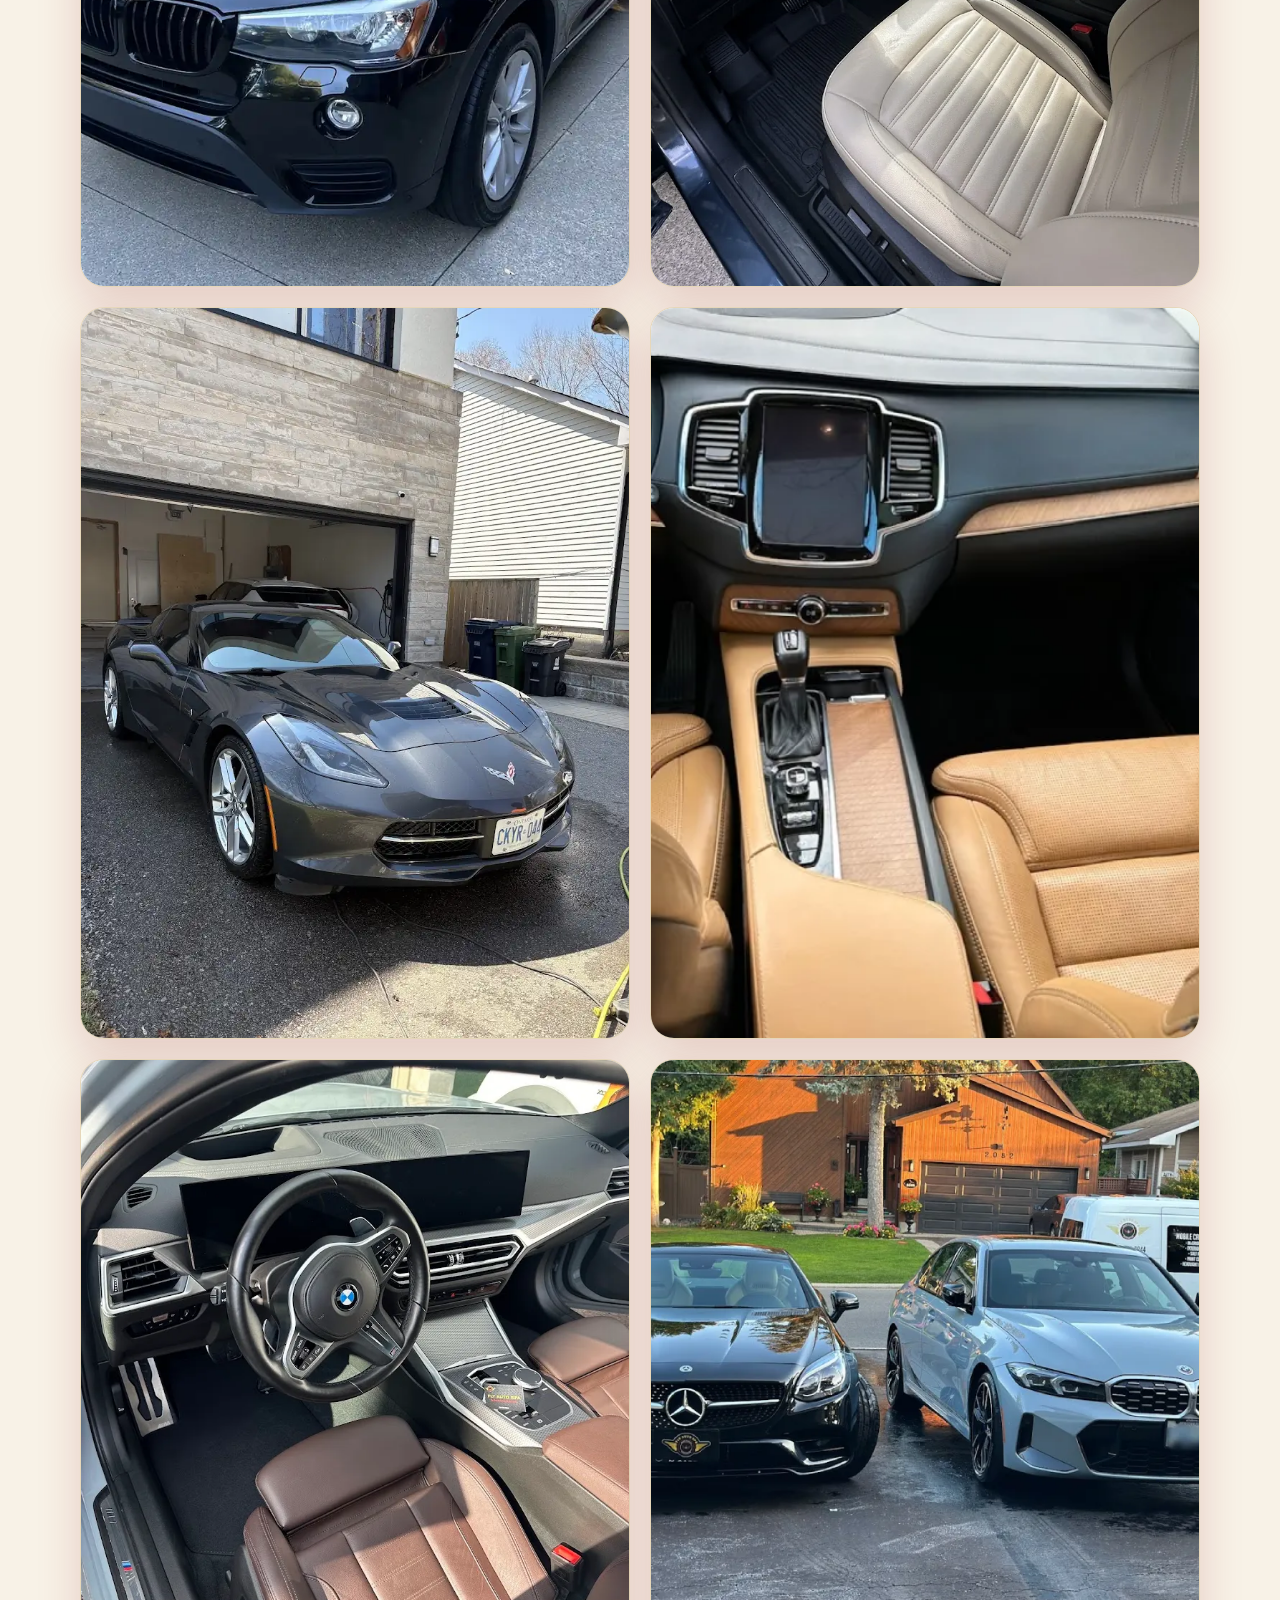
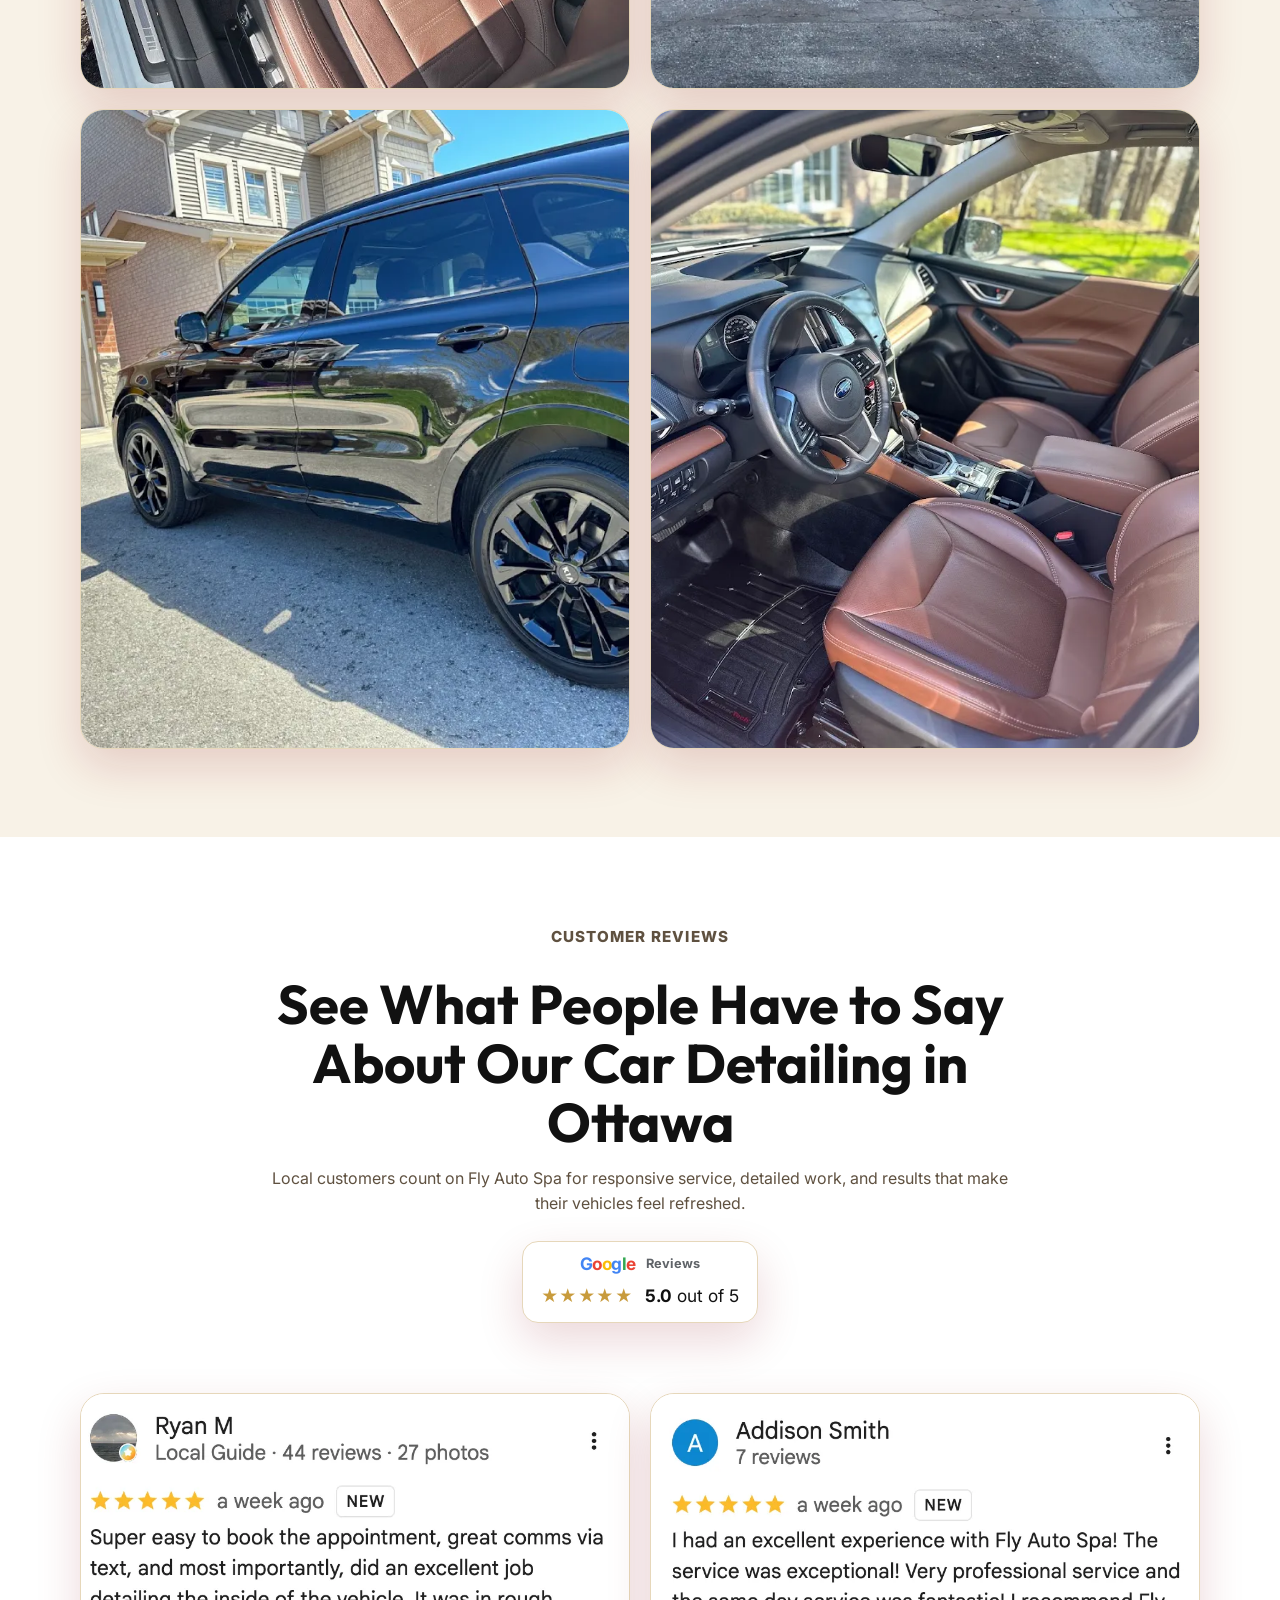
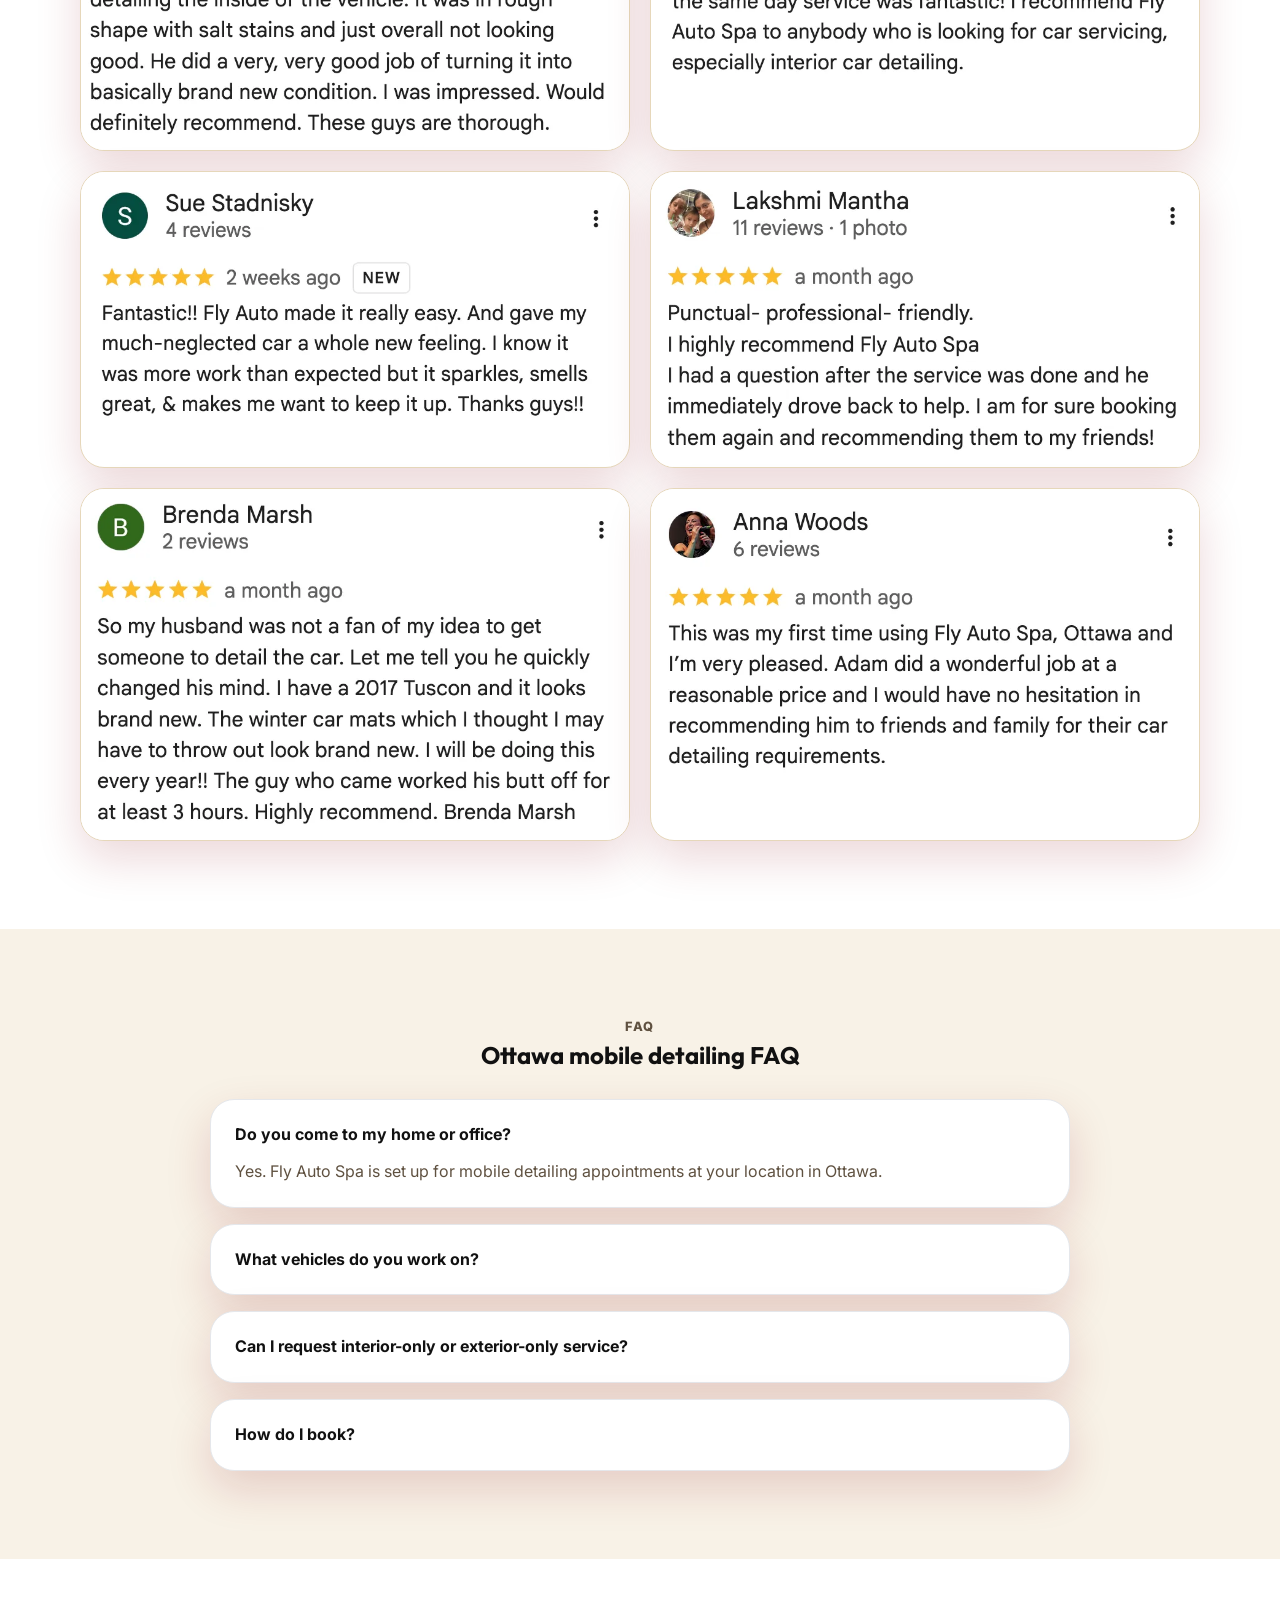
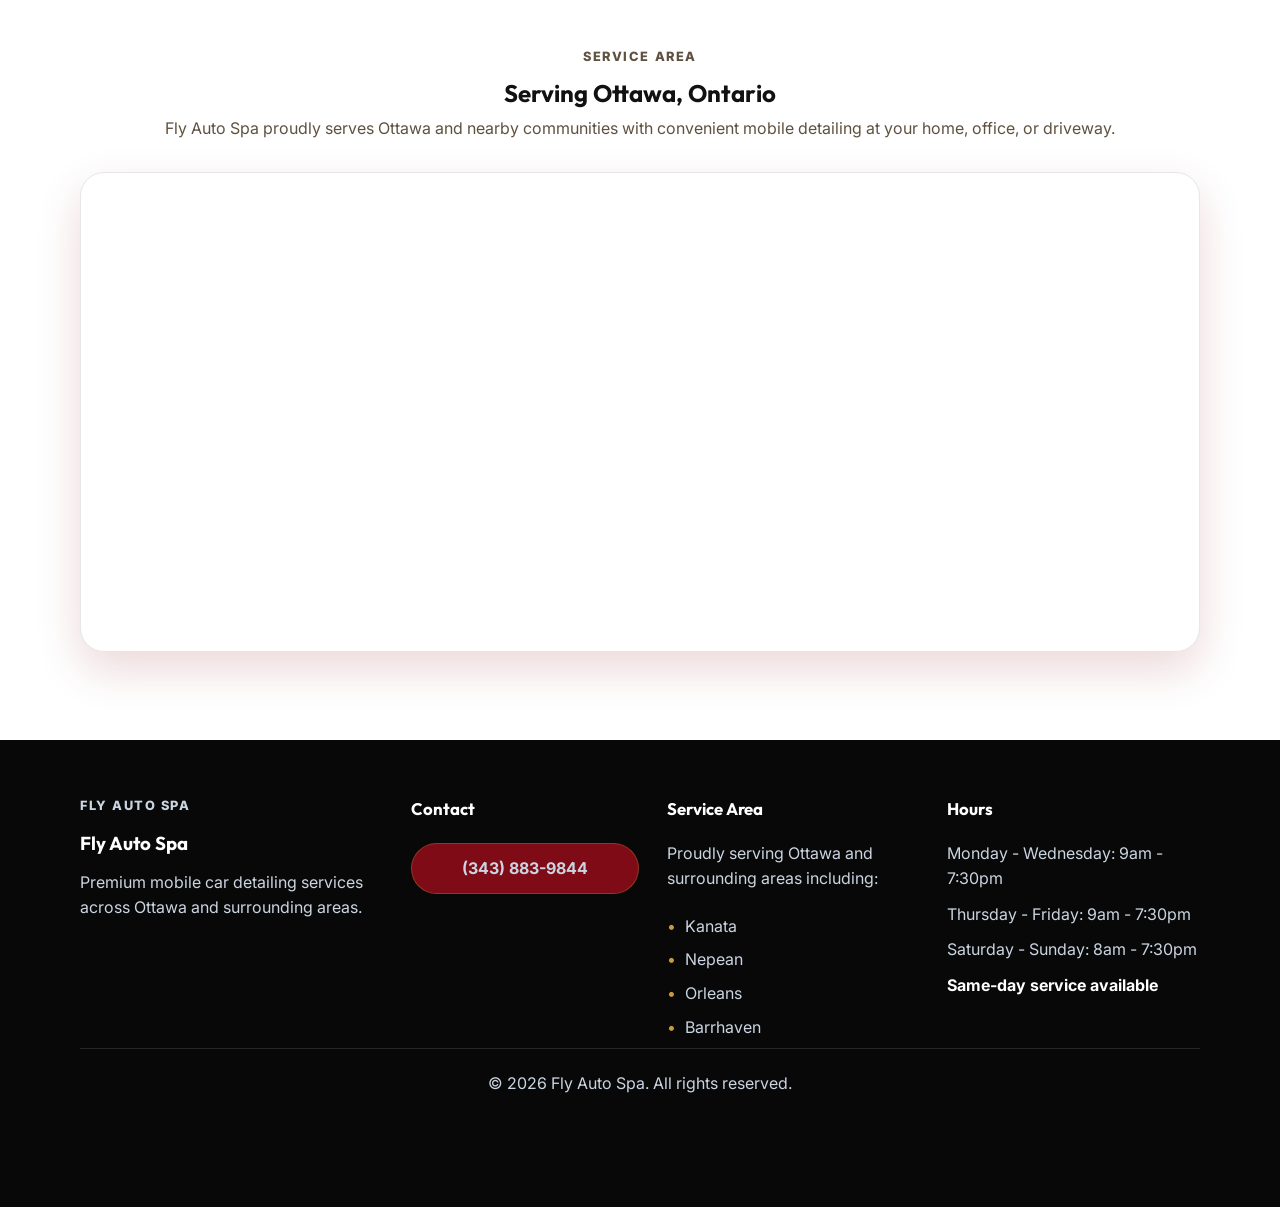
==== commit e0fa500c: "Apply mobile hero refinements across landing pages" ====
--- a/index.html
+++ b/index.html
@@ -9,7 +9,10 @@
     })(window,document,'script','dataLayer','GTM-N6GBV5KK');</script>
     <!-- End Google Tag Manager -->
     <script>
-      gtag('config', 'AW-371984992/pCtkCOigv78cEOCUsLEB', {
+      window.dataLayer = window.dataLayer || [];
+      function gtag(){dataLayer.push(arguments);}
+      gtag('js', new Date());
+      gtag('config', 'AW-371984992/67aACImY2OYcEOCUsLEB', {
         'phone_conversion_number': '(343) 883-9844'
       });
     </script>
@@ -44,7 +47,7 @@
             <a href="#" class="brand brand-lockup" aria-label="Fly Auto Spa home">
                 <img src="flyautologo.png" alt="Fly Auto Spa logo" class="brand-logo">
             </a>
-            <a href="tel:3438839844" class="phone-pill gtm-phone-link" data-gtm-event="phone_click" data-gtm-location="header" data-phone-number="3438839844" onclick="gtag('event','conversion',{'send_to':'AW-371984992/pCtkCOigv78cEOCUsLEB'});">
+            <a href="tel:3438839844" class="phone-pill gtm-phone-link" data-gtm-event="phone_click" data-gtm-location="header" data-phone-number="3438839844" onclick="gtag('event','conversion',{'send_to':'AW-371984992/67aACImY2OYcEOCUsLEB'});">
                 <svg viewBox="0 0 24 24" aria-hidden="true" class="phone-pill-icon">
                     <path d="M22 16.92v3a2 2 0 0 1-2.18 2 19.79 19.79 0 0 1-8.63-3.07 19.5 19.5 0 0 1-6-6 19.79 19.79 0 0 1-3.07-8.67A2 2 0 0 1 4.11 2h3a2 2 0 0 1 2 1.72 12.84 12.84 0 0 0 .7 2.81 2 2 0 0 1-.45 2.11L8.09 9.91a16 16 0 0 0 6 6l1.27-1.27a2 2 0 0 1 2.11-.45 12.84 12.84 0 0 0 2.81.7A2 2 0 0 1 22 16.92z"></path>
                 </svg>
@@ -58,21 +61,24 @@
             <div class="container hero-grid">
                 <div class="hero-copy">
                     <p class="eyebrow">Ottawa mobile detailing</p>
-                    <h1>Fly Auto Spa brings mobile detailing across <span>Ottawa</span>.</h1>
+                    <h1>
+                        <span class="hero-heading-desktop">Fly Auto Spa brings mobile detailing across <span>Ottawa</span>.</span>
+                        <span class="hero-heading-mobile">Car detailing in Ottawa <span class="hero-heading-brand">by Fly Auto Spa</span>.</span>
+                    </h1>
                     <p class="hero-text">Professional mobile detailing for cars, trucks, and SUVs at your home, condo, or workplace. Clean, convenient service without the shop wait.</p>
                     <ul class="check-list">
-                        <li>Ottawa car detailing from $159</li>
+                        <li>Interior and Exterior Car Detailing from $159</li>
                         <li>Flexible bookings across Ottawa neighborhoods</li>
                         <li>All five-star reviews on Google</li>
                     </ul>
                     <div class="cta-row">
-                        <a href="tel:3438839844" class="btn btn-primary gtm-phone-link" data-gtm-event="phone_click" data-gtm-location="hero" data-phone-number="3438839844" onclick="gtag('event','conversion',{'send_to':'AW-371984992/pCtkCOigv78cEOCUsLEB'});">
+                        <a href="tel:3438839844" class="btn btn-primary gtm-phone-link" data-gtm-event="phone_click" data-gtm-location="hero" data-phone-number="3438839844" onclick="gtag('event','conversion',{'send_to':'AW-371984992/67aACImY2OYcEOCUsLEB'});">
                             <svg viewBox="0 0 24 24" aria-hidden="true" class="phone-pill-icon">
                                 <path d="M22 16.92v3a2 2 0 0 1-2.18 2 19.79 19.79 0 0 1-8.63-3.07 19.5 19.79 0 0 1-6-6 19.79 19.79 0 0 1-3.07-8.67A2 2 0 0 1 4.11 2h3a2 2 0 0 1 2 1.72 12.84 12.84 0 0 0 .7 2.81 2 2 0 0 1-.45 2.11L8.09 9.91a16 16 0 0 0 6 6l1.27-1.27a2 2 0 0 1 2.11-.45 12.84 12.84 0 0 0 2.81.7A2 2 0 0 1 22 16.92z"></path>
                             </svg>
                             <span>Call (343) 883-9844</span>
                         </a>
-                        <a href="https://www.flyautospa.com/bookonline" class="btn btn-secondary">Book Your Detail</a>
+                        <a href="https://www.flyautospa.com/bookonline" class="btn btn-secondary hero-booking-btn">Book Your Detail</a>
                     </div>
                     <div class="hero-review-strip" aria-label="Google reviews rating 5 out of 5 from more than 90 reviews">
                         <div class="hero-review-score">
@@ -119,7 +125,7 @@
                     <p class="section-kicker">Mobile Detailing Packages</p>
                     <h2>Choose the Right Detailing Package</h2>
                     <p>Starting structure for Ottawa service pages. Packages can stay in place now and be refined once pricing and inclusions are finalized.</p>
-                    <a href="tel:3438839844" class="btn btn-primary section-quote-btn" onclick="gtag('event','conversion',{'send_to':'AW-371984992/pCtkCOigv78cEOCUsLEB'});">Call (343) 883-9844</a>
+                    <a href="tel:3438839844" class="btn btn-primary section-quote-btn" onclick="gtag('event','conversion',{'send_to':'AW-371984992/67aACImY2OYcEOCUsLEB'});">Call (343) 883-9844</a>
                 </div>
                 <div class="packages-grid">
                     <article class="package-card featured-package">
@@ -255,7 +261,7 @@
                     </details>
                     <details>
                         <summary>How do I book?</summary>
-                        <p>Call <a href="tel:3438839844" class="gtm-phone-link" data-gtm-event="phone_click" data-gtm-location="faq" data-phone-number="3438839844" onclick="gtag('event','conversion',{'send_to':'AW-371984992/pCtkCOigv78cEOCUsLEB'});">(343) 883-9844</a> or use the quote form and we will follow up with next steps.</p>
+                        <p>Call <a href="tel:3438839844" class="gtm-phone-link" data-gtm-event="phone_click" data-gtm-location="faq" data-phone-number="3438839844" onclick="gtag('event','conversion',{'send_to':'AW-371984992/67aACImY2OYcEOCUsLEB'});">(343) 883-9844</a> or use the quote form and we will follow up with next steps.</p>
                     </details>
                 </div>
             </div>
@@ -284,7 +290,7 @@
             </div>
             <div class="footer-contact">
                 <h4>Contact</h4>
-                <a href="tel:3438839844" class="footer-phone-link gtm-phone-link" data-gtm-event="phone_click" data-gtm-location="footer" data-phone-number="3438839844" onclick="gtag('event','conversion',{'send_to':'AW-371984992/pCtkCOigv78cEOCUsLEB'});">(343) 883-9844</a>
+                <a href="tel:3438839844" class="footer-phone-link gtm-phone-link" data-gtm-event="phone_click" data-gtm-location="footer" data-phone-number="3438839844" onclick="gtag('event','conversion',{'send_to':'AW-371984992/67aACImY2OYcEOCUsLEB'});">(343) 883-9844</a>
             </div>
             <div class="footer-service-area">
                 <h4>Service Area</h4>
@@ -322,7 +328,7 @@
     </div>
 
     <div class="mobile-cta">
-        <a href="tel:3438839844" class="btn btn-primary btn-full mobile-call-btn gtm-phone-link" data-gtm-event="phone_click" data-gtm-location="mobile_sticky" data-phone-number="3438839844" onclick="gtag('event','conversion',{'send_to':'AW-371984992/pCtkCOigv78cEOCUsLEB'});">
+        <a href="tel:3438839844" class="btn btn-primary btn-full mobile-call-btn gtm-phone-link" data-gtm-event="phone_click" data-gtm-location="mobile_sticky" data-phone-number="3438839844" onclick="gtag('event','conversion',{'send_to':'AW-371984992/67aACImY2OYcEOCUsLEB'});">
             <svg viewBox="0 0 24 24" aria-hidden="true" class="phone-pill-icon">
                 <path d="M22 16.92v3a2 2 0 0 1-2.18 2 19.79 19.79 0 0 1-8.63-3.07 19.5 19.79 0 0 1-6-6 19.79 19.79 0 0 1-3.07-8.67A2 2 0 0 1 4.11 2h3a2 2 0 0 1 2 1.72 12.84 12.84 0 0 0 .7 2.81 2 2 0 0 1-.45 2.11L8.09 9.91a16 16 0 0 0 6 6l1.27-1.27a2 2 0 0 1 2.11-.45 12.84 12.84 0 0 0 2.81.7A2 2 0 0 1 22 16.92z"></path>
             </svg>
--- a/style.css
+++ b/style.css
@@ -237,6 +237,10 @@
     color: var(--gold);
 }
 
+.hero-heading-mobile {
+    display: none;
+}
+
 .hero-text,
 .section-copy,
 .section-heading p,
@@ -1022,7 +1026,7 @@
 
     .hero {
         min-height: auto;
-        padding-top: 122px;
+        padding-top: 104px;
         padding-bottom: 88px;
     }
 
@@ -1040,6 +1044,27 @@
 
     .hero-copy h1 {
         font-size: 2.6rem;
+    }
+
+    .hero-copy .eyebrow {
+        display: none;
+    }
+
+    .hero-heading-desktop {
+        display: none;
+    }
+
+    .hero-copy h1 .hero-heading-mobile {
+        display: inline;
+        color: var(--white);
+    }
+
+    .hero-copy h1 .hero-heading-mobile .hero-heading-brand {
+        color: var(--gold);
+    }
+
+    .hero-booking-btn {
+        display: none;
     }
 
     .header-row {
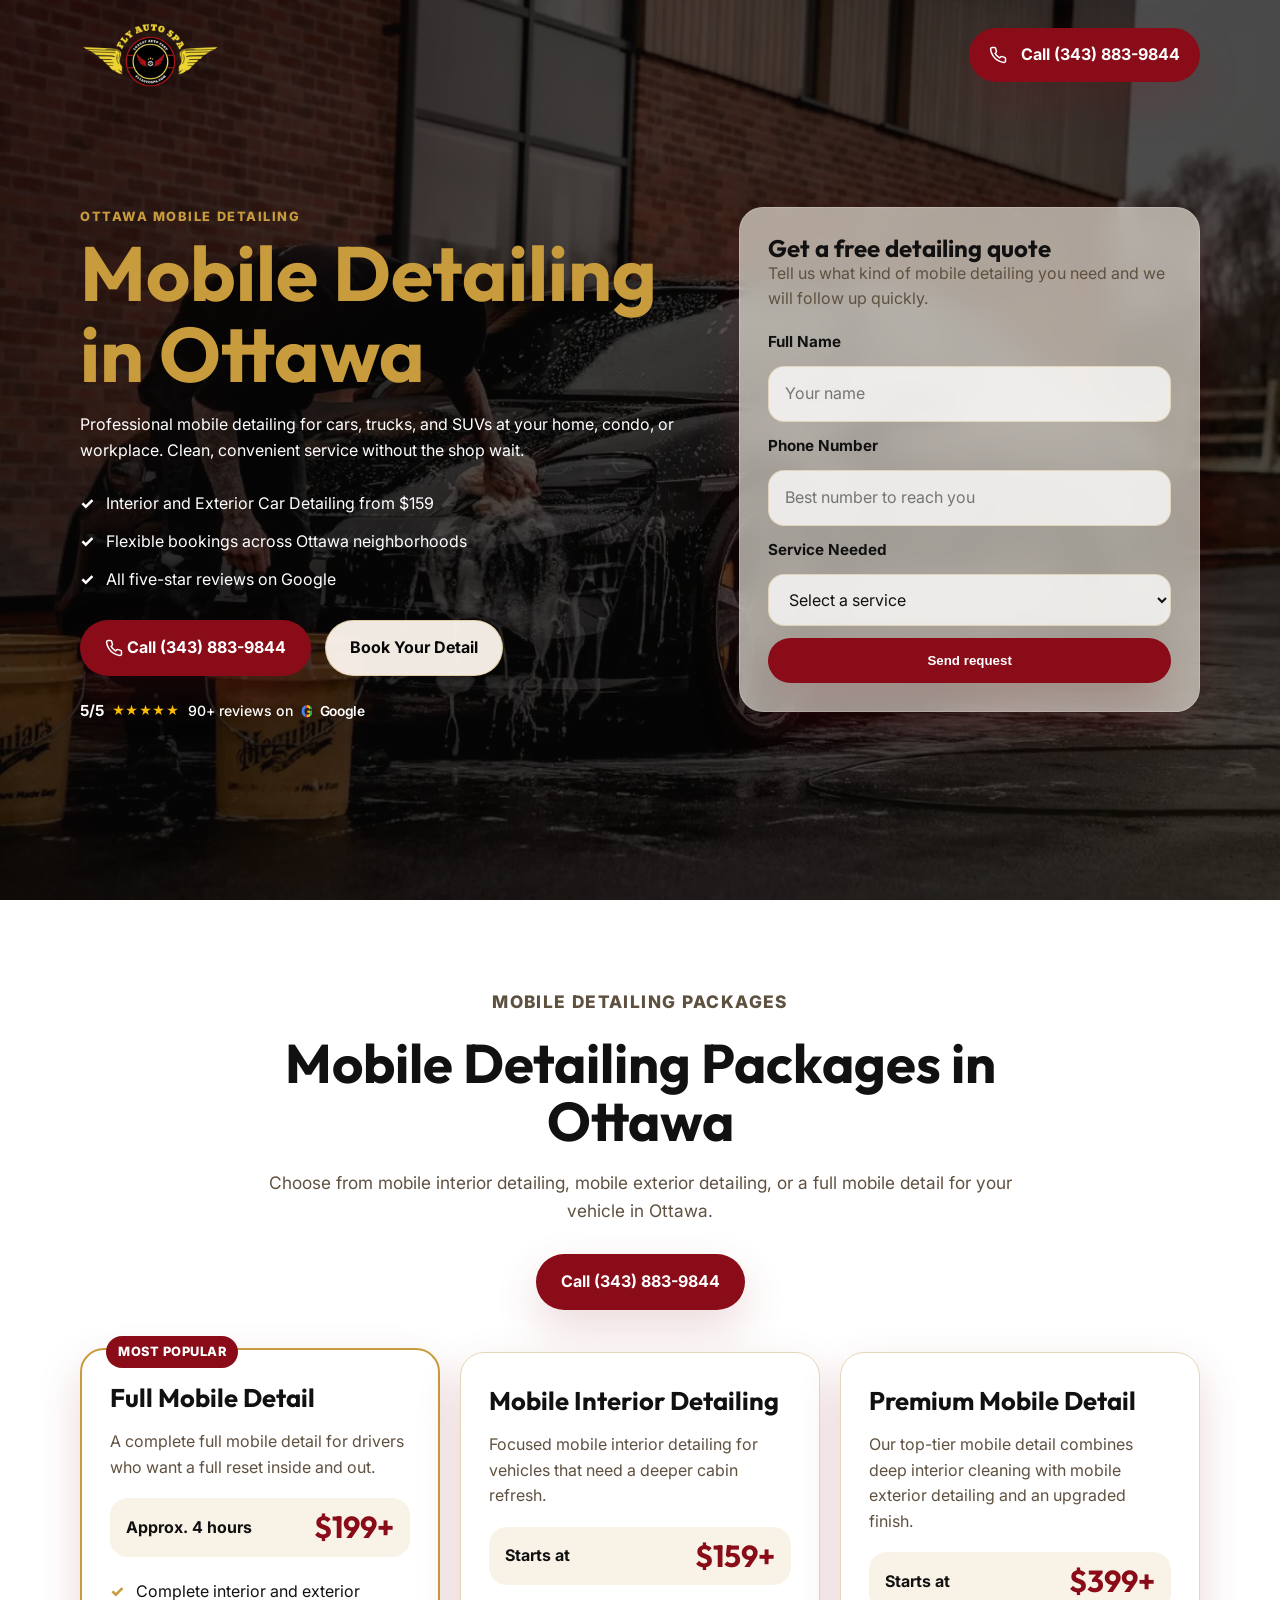
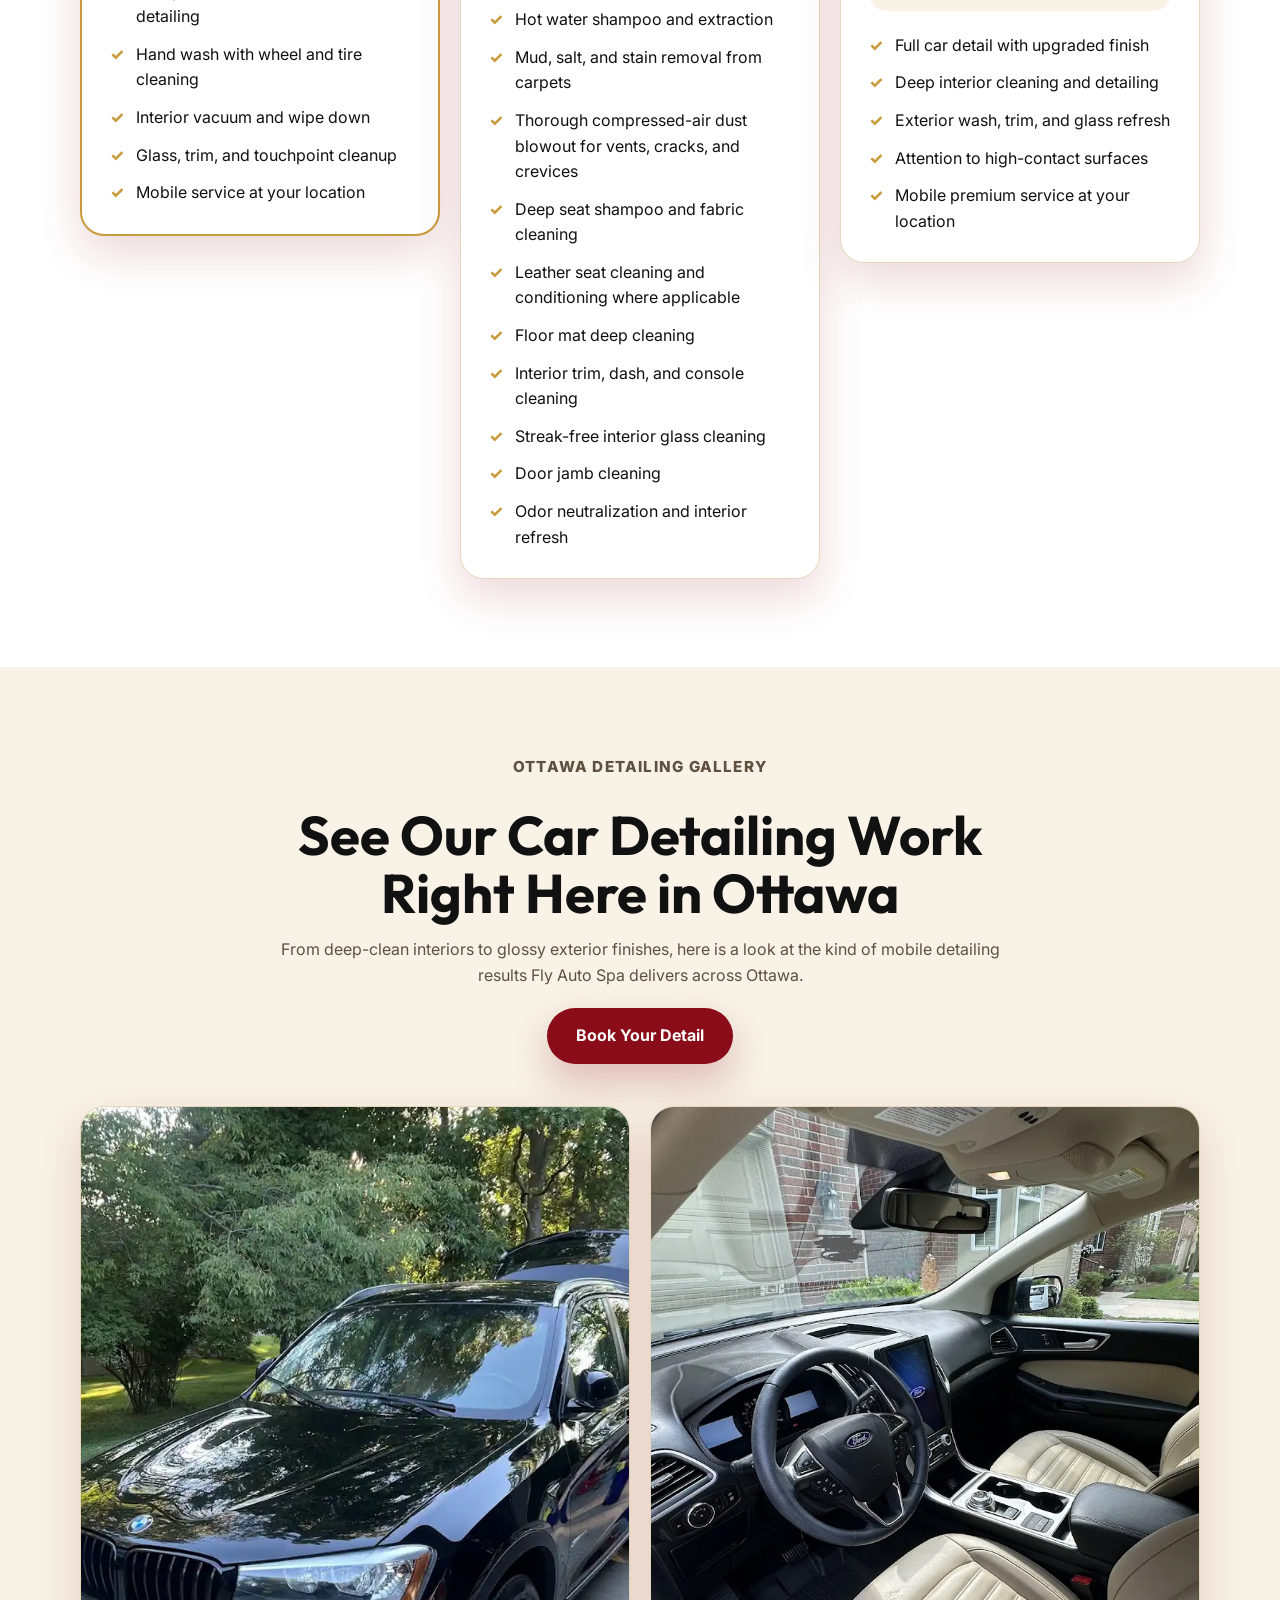
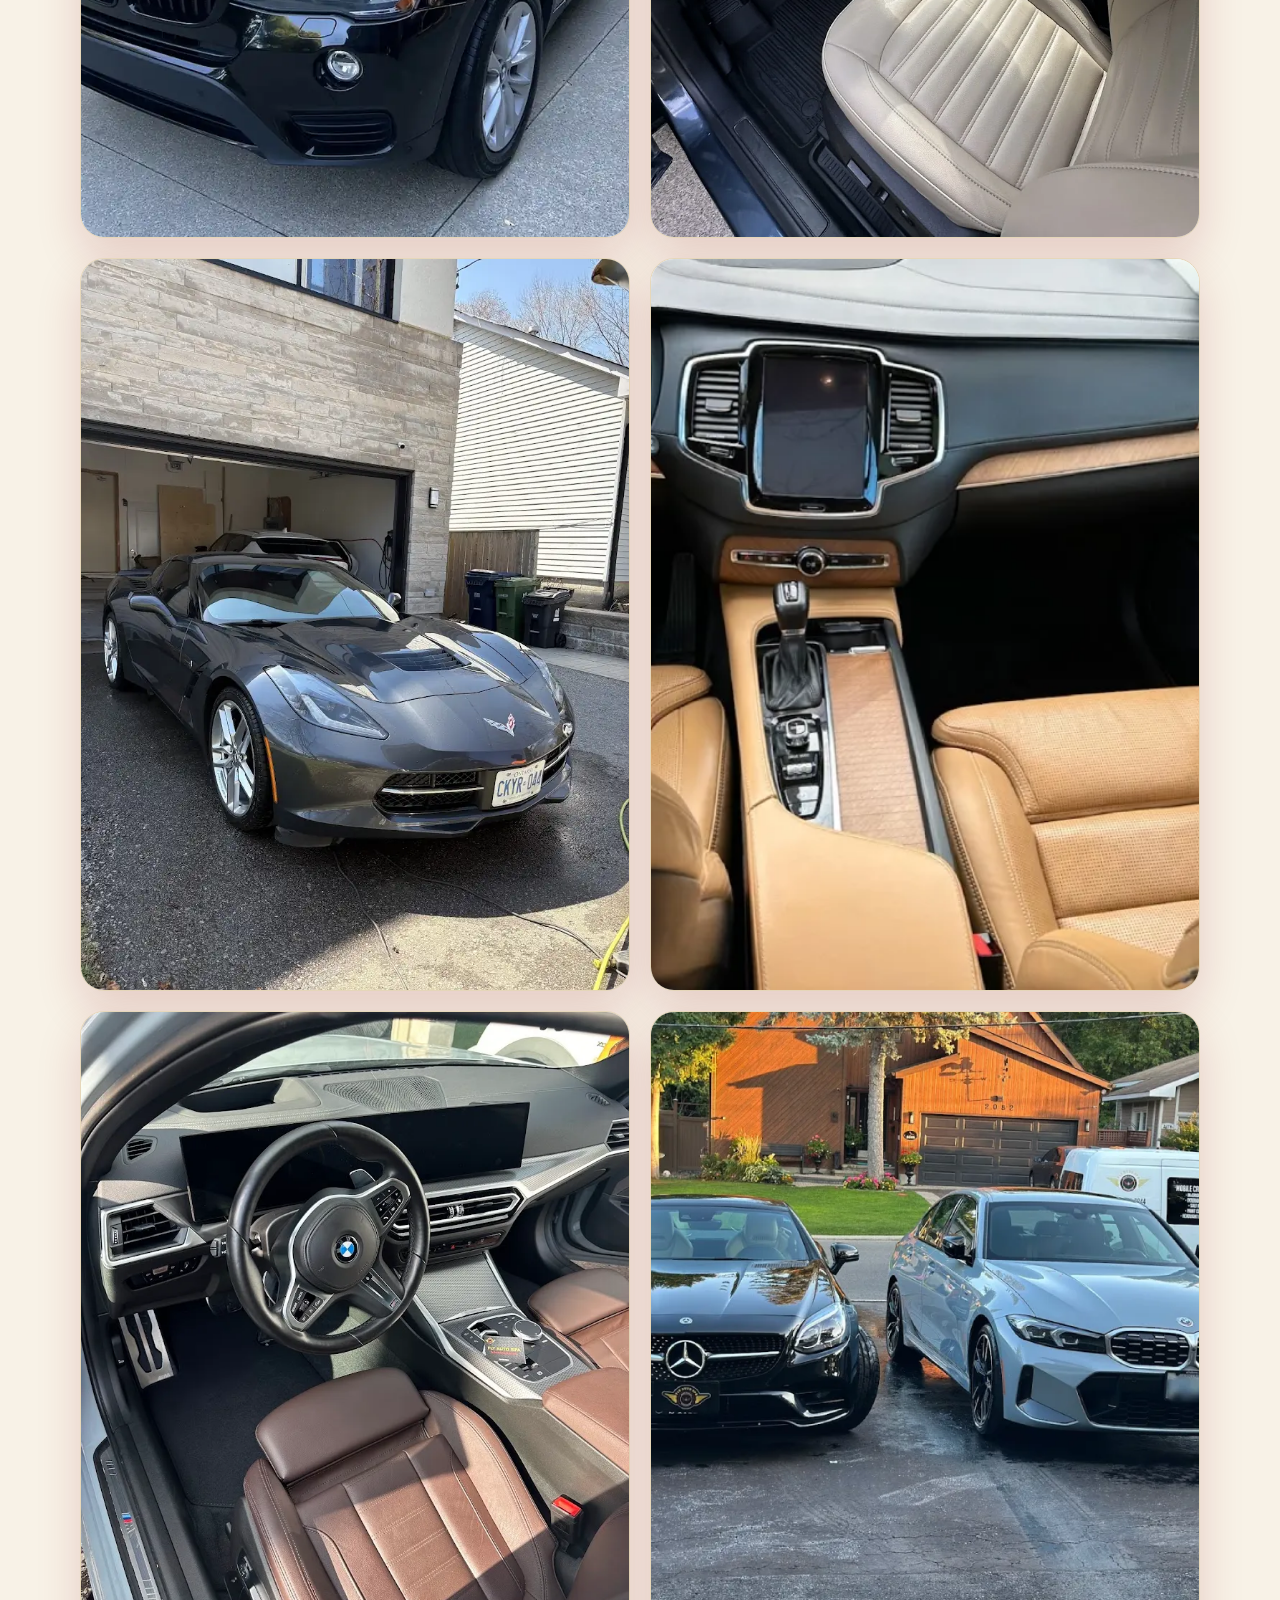
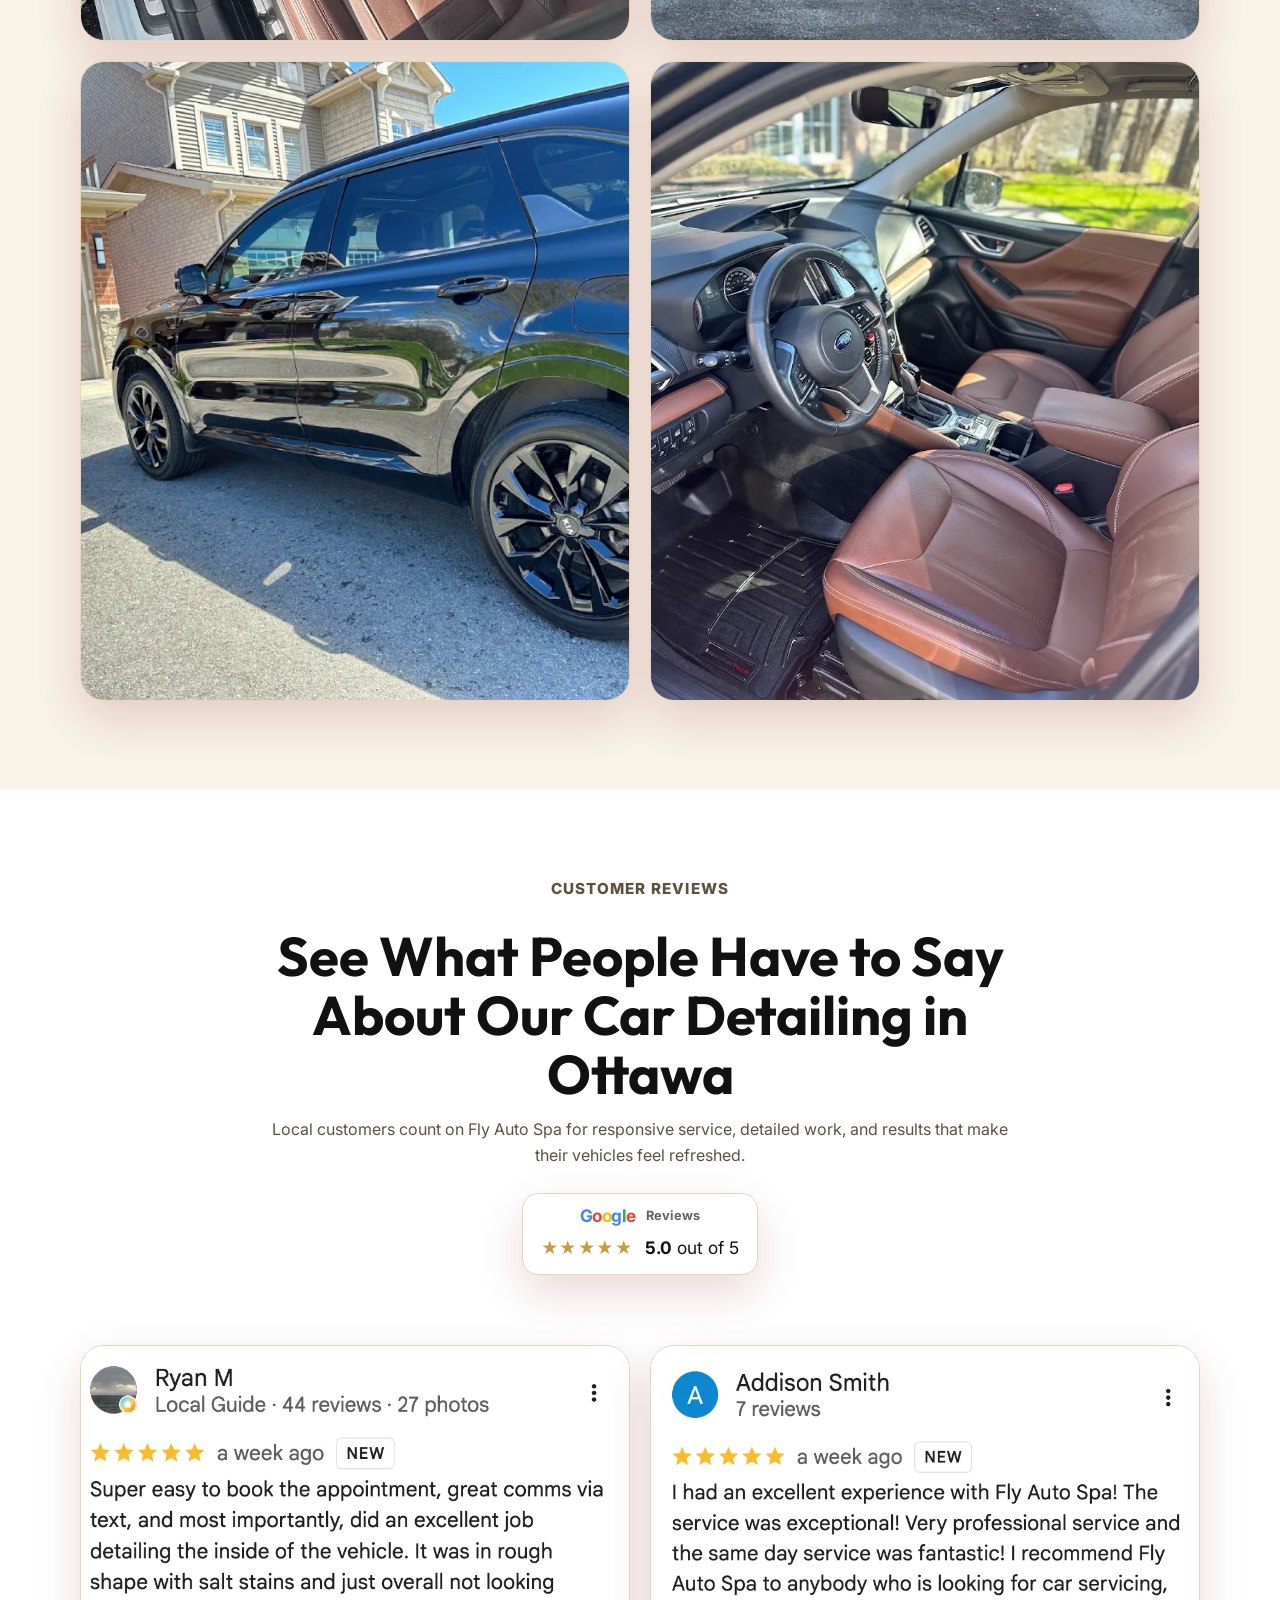
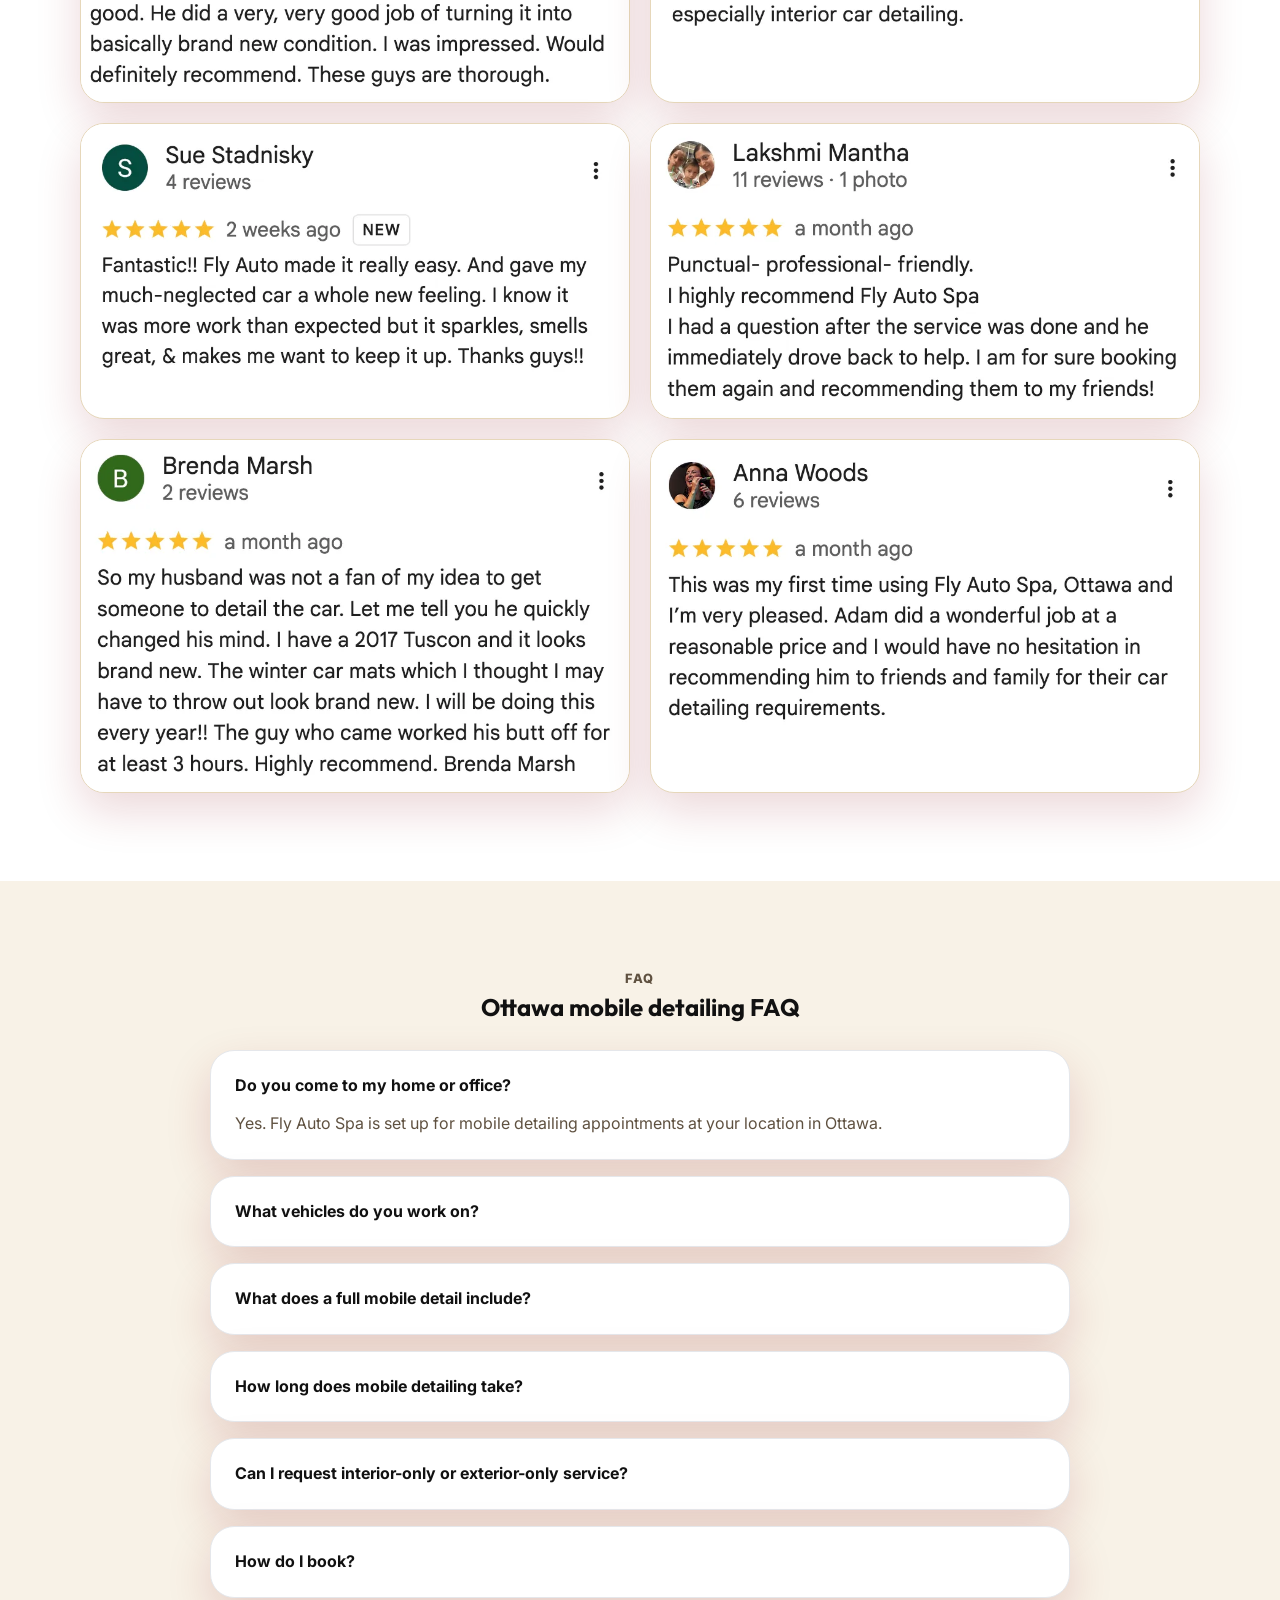
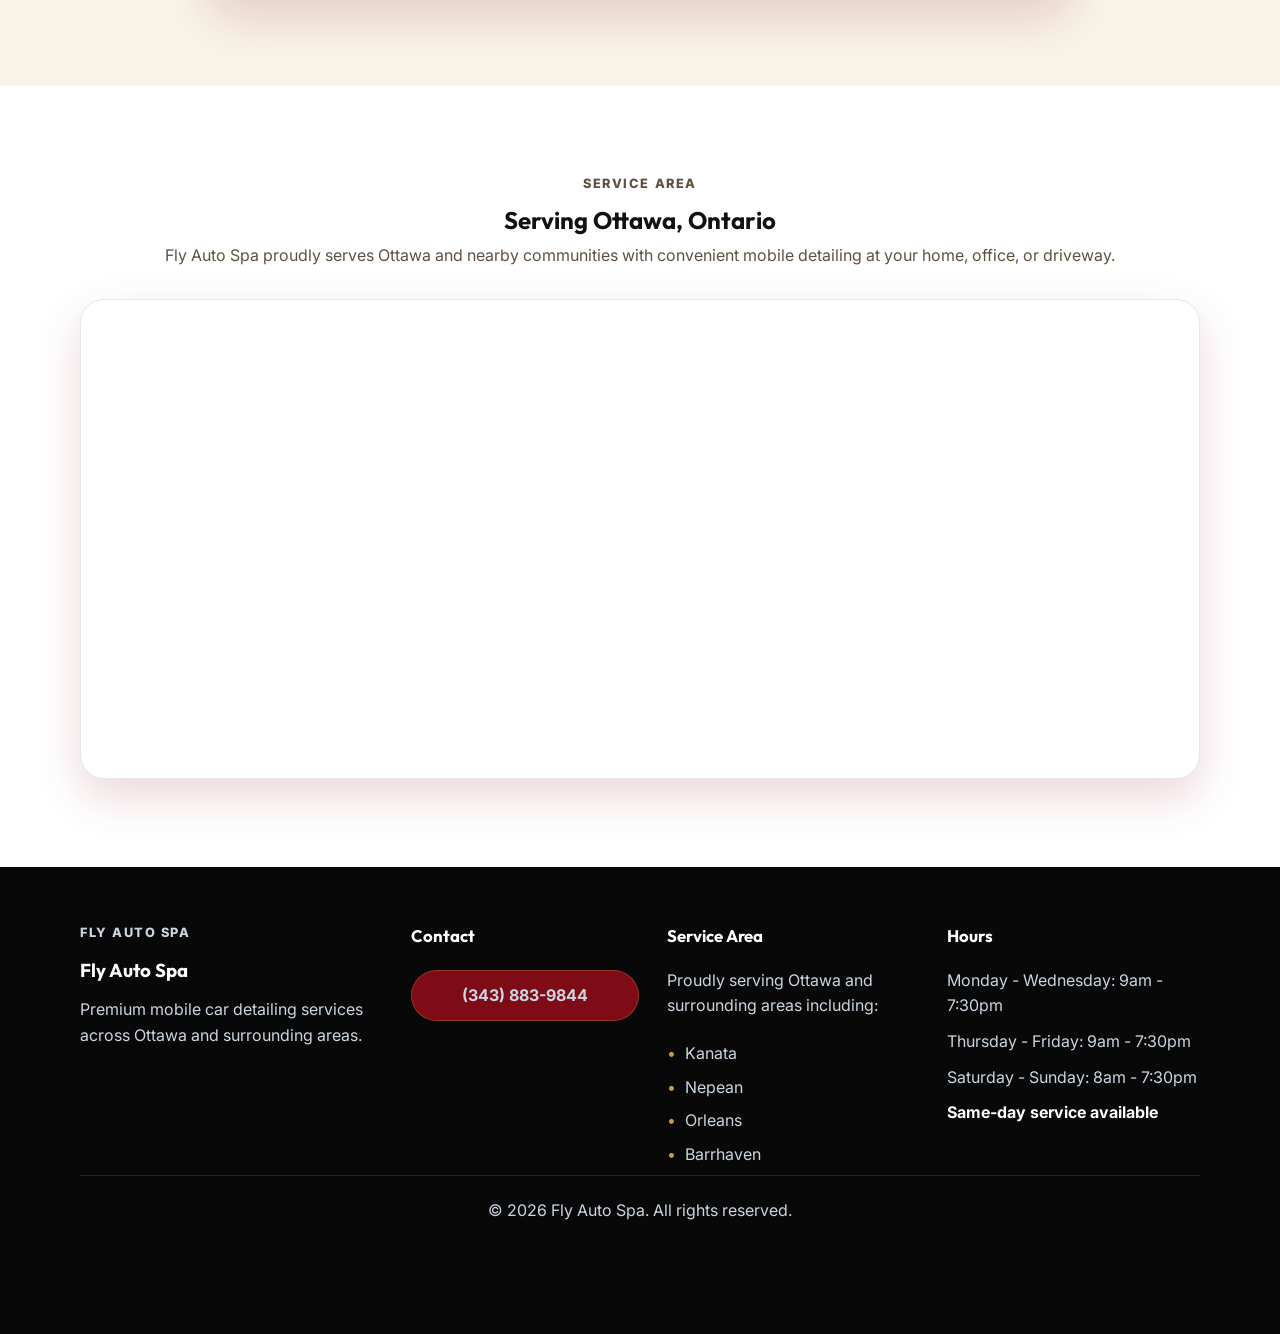
==== commit f9cea1c1: "Improve landing page package and FAQ content" ====
--- a/index.html
+++ b/index.html
@@ -62,8 +62,8 @@
                 <div class="hero-copy">
                     <p class="eyebrow">Ottawa mobile detailing</p>
                     <h1>
-                        <span class="hero-heading-desktop">Fly Auto Spa brings mobile detailing across <span>Ottawa</span>.</span>
-                        <span class="hero-heading-mobile">Car detailing in Ottawa <span class="hero-heading-brand">by Fly Auto Spa</span>.</span>
+                        <span class="hero-heading-desktop">Mobile Detailing in <span>Ottawa</span></span>
+                        <span class="hero-heading-mobile">Mobile Detailing in Ottawa</span>
                     </h1>
                     <p class="hero-text">Professional mobile detailing for cars, trucks, and SUVs at your home, condo, or workplace. Clean, convenient service without the shop wait.</p>
                     <ul class="check-list">
@@ -123,15 +123,15 @@
             <div class="container">
                 <div class="section-heading center packages-heading">
                     <p class="section-kicker">Mobile Detailing Packages</p>
-                    <h2>Choose the Right Detailing Package</h2>
-                    <p>Starting structure for Ottawa service pages. Packages can stay in place now and be refined once pricing and inclusions are finalized.</p>
+                    <h2>Mobile Detailing Packages in Ottawa</h2>
+                    <p>Choose from mobile interior detailing, mobile exterior detailing, or a full mobile detail for your vehicle in Ottawa.</p>
                     <a href="tel:3438839844" class="btn btn-primary section-quote-btn" onclick="gtag('event','conversion',{'send_to':'AW-371984992/67aACImY2OYcEOCUsLEB'});">Call (343) 883-9844</a>
                 </div>
                 <div class="packages-grid">
                     <article class="package-card featured-package">
                         <div class="package-badge">Most Popular</div>
-                        <h3>Full Car Detail</h3>
-                        <p class="package-subtitle">A complete mobile detailing service for drivers who want a full reset inside and out.</p>
+                        <h3>Full Mobile Detail</h3>
+                        <p class="package-subtitle">A complete full mobile detail for drivers who want a full reset inside and out.</p>
                         <div class="package-meta">
                             <span>Approx. 4 hours</span>
                             <span class="package-price">$199+</span>
@@ -147,8 +147,8 @@
                     </article>
 
                     <article class="package-card">
-                        <h3>Full Interior Detail</h3>
-                        <p class="package-subtitle">A focused interior detailing package for vehicles that need a deeper cabin refresh.</p>
+                        <h3>Mobile Interior Detailing</h3>
+                        <p class="package-subtitle">Focused mobile interior detailing for vehicles that need a deeper cabin refresh.</p>
                         <div class="package-meta">
                             <span>Starts at</span>
                             <span class="package-price">$159+</span>
@@ -169,8 +169,8 @@
                     </article>
 
                     <article class="package-card">
-                        <h3>Premium Detail Package</h3>
-                        <p class="package-subtitle">Our top-tier package for vehicles that need the most complete mobile detailing service.</p>
+                        <h3>Premium Mobile Detail</h3>
+                        <p class="package-subtitle">Our top-tier mobile detail combines deep interior cleaning with mobile exterior detailing and an upgraded finish.</p>
                         <div class="package-meta">
                             <span>Starts at</span>
                             <span class="package-price">$399+</span>
@@ -254,6 +254,14 @@
                     <details>
                         <summary>What vehicles do you work on?</summary>
                         <p>Cars, trucks, SUVs, and daily drivers that need interior, exterior, or full-service detailing.</p>
+                    </details>
+                    <details>
+                        <summary>What does a full mobile detail include?</summary>
+                        <p>A full mobile detail combines interior cleaning, exterior washing, wheels, tires, glass, trim, and high-touchpoint cleanup at your location.</p>
+                    </details>
+                    <details>
+                        <summary>How long does mobile detailing take?</summary>
+                        <p>A full mobile detail typically takes about four hours, while timing can vary based on the vehicle's size and condition.</p>
                     </details>
                     <details>
                         <summary>Can I request interior-only or exterior-only service?</summary>
